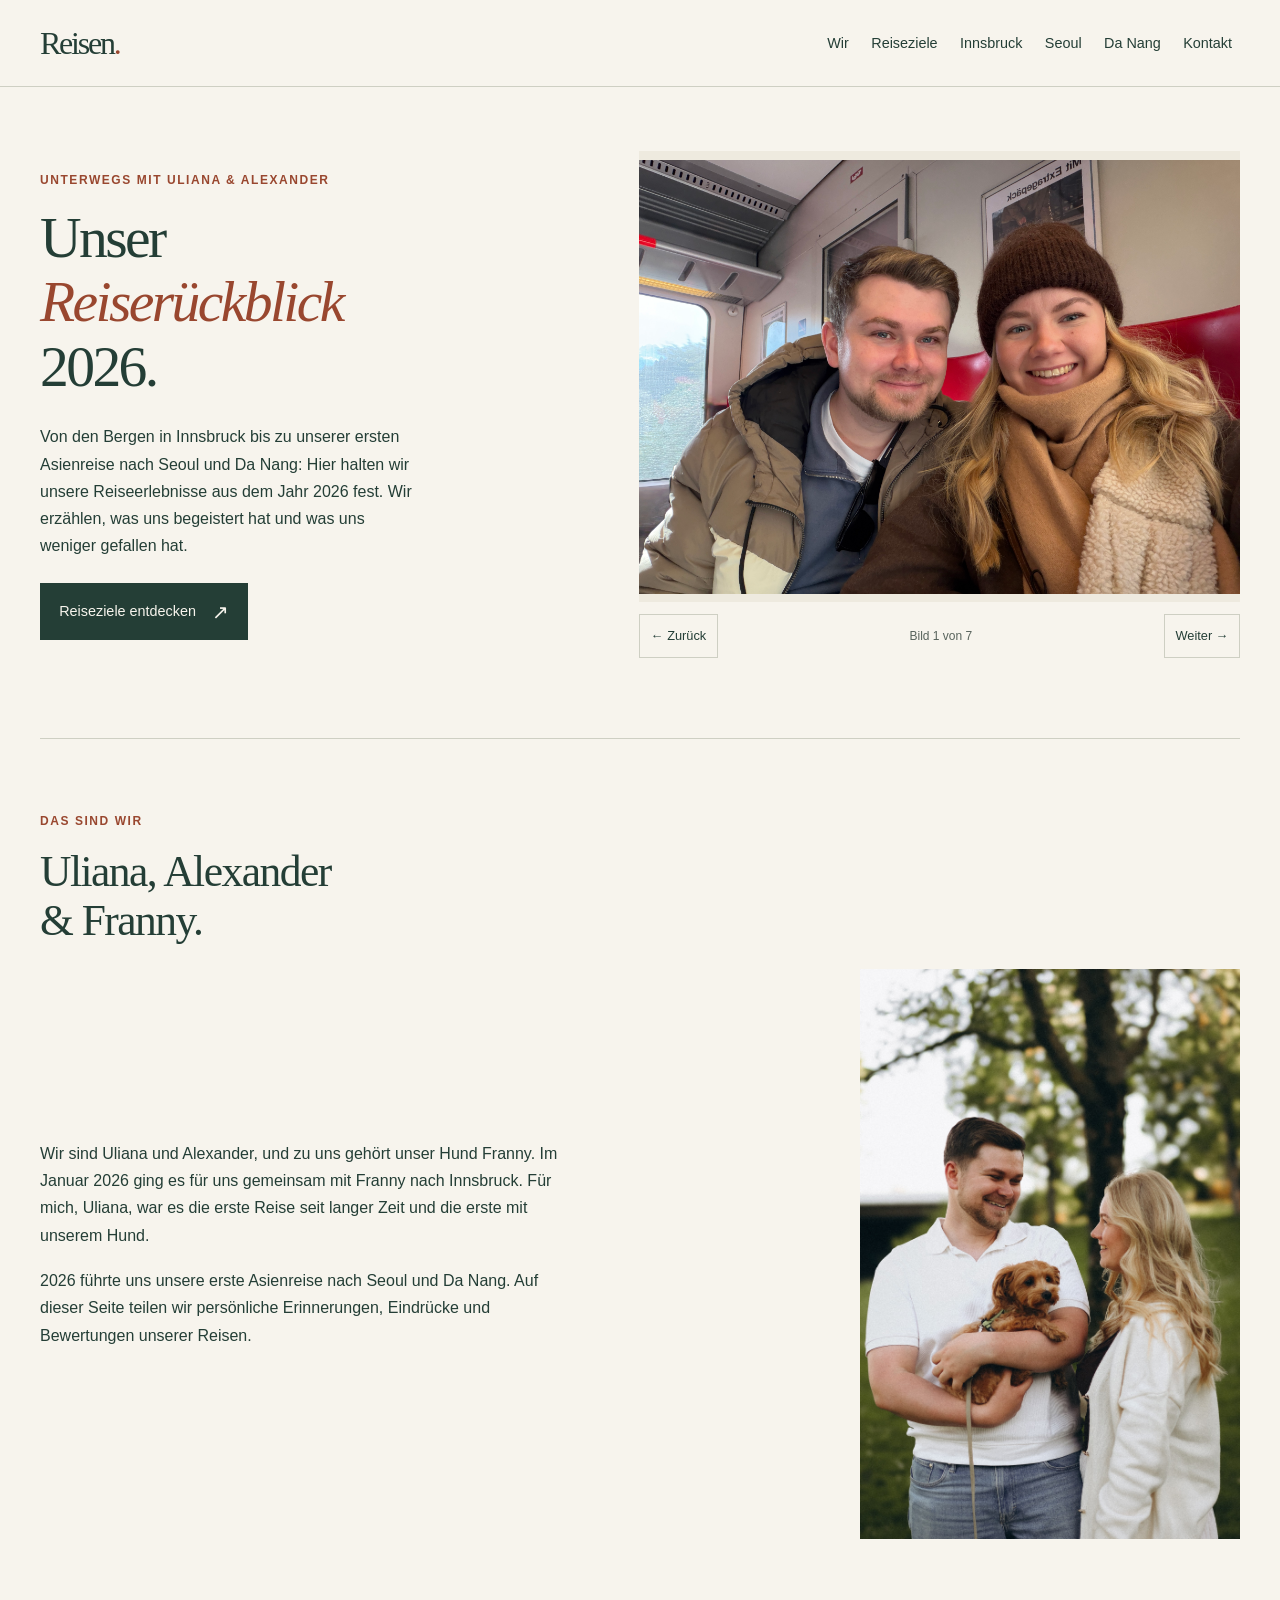
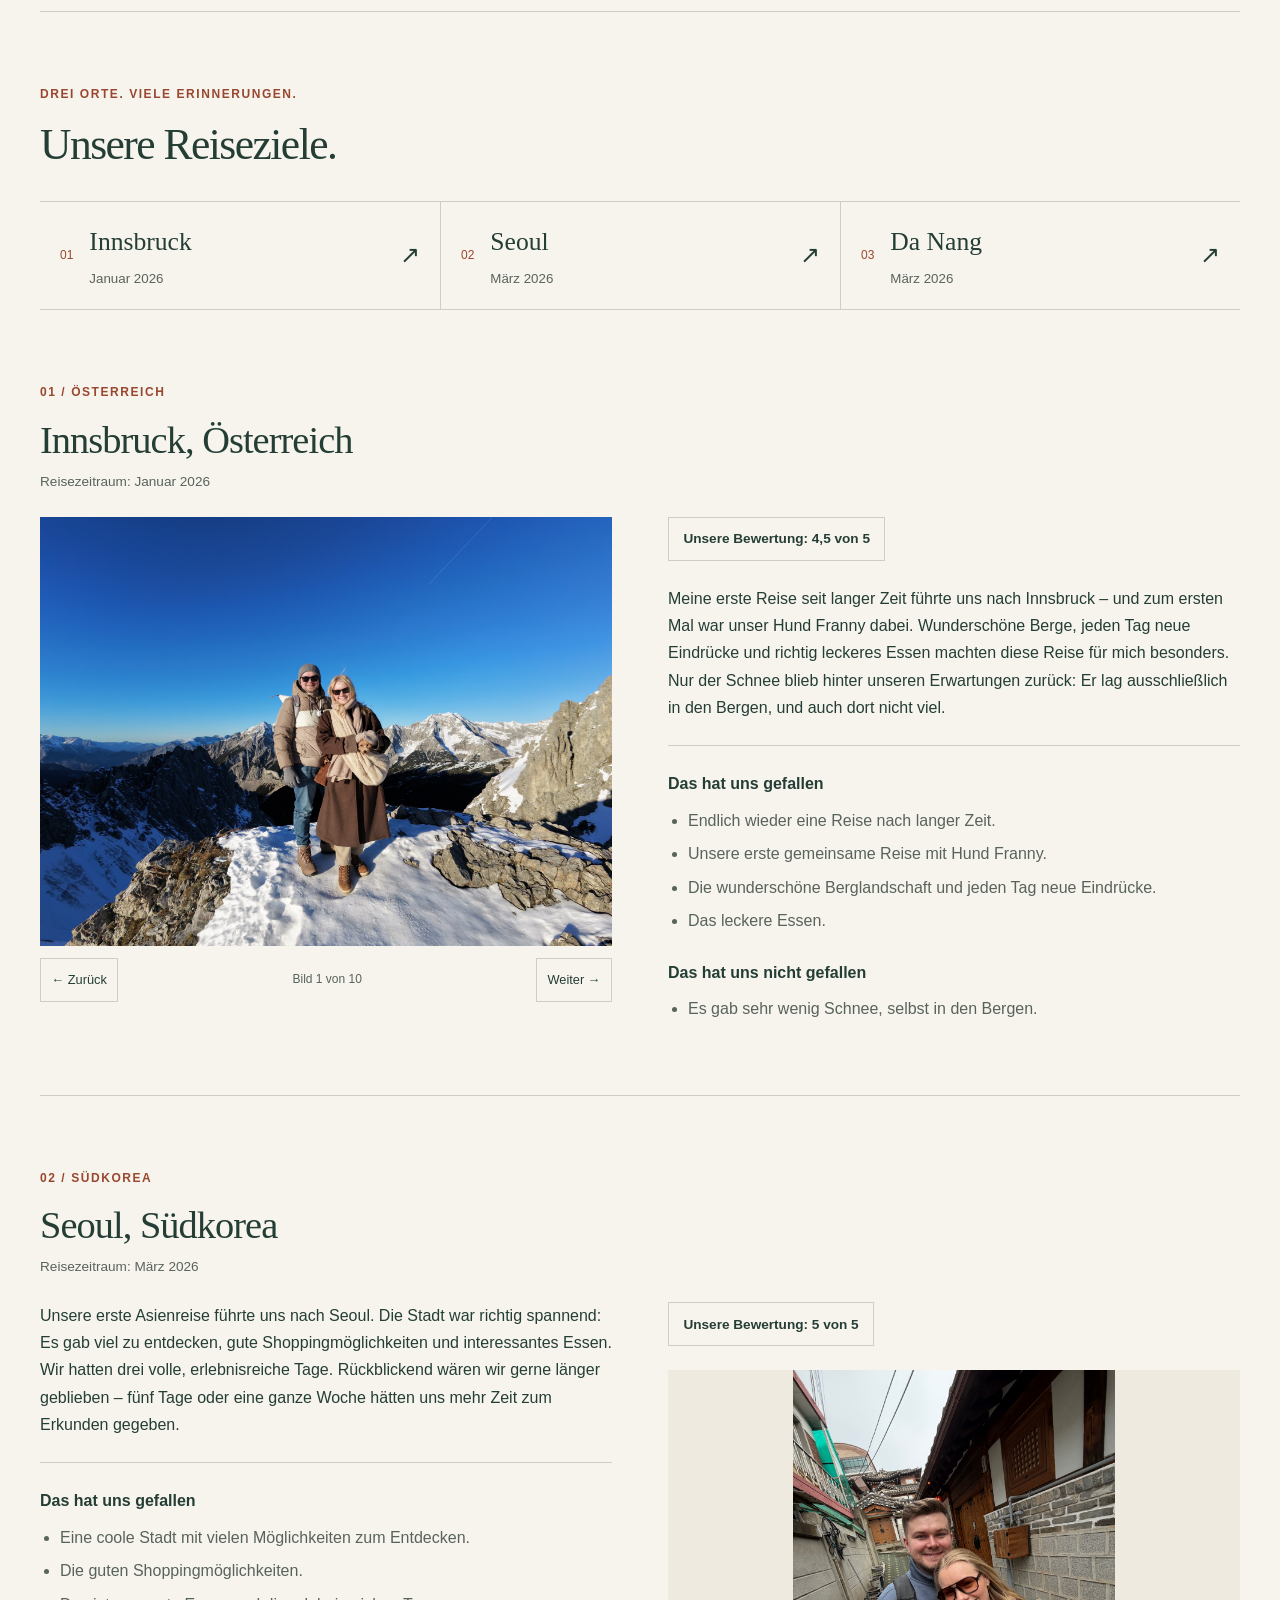
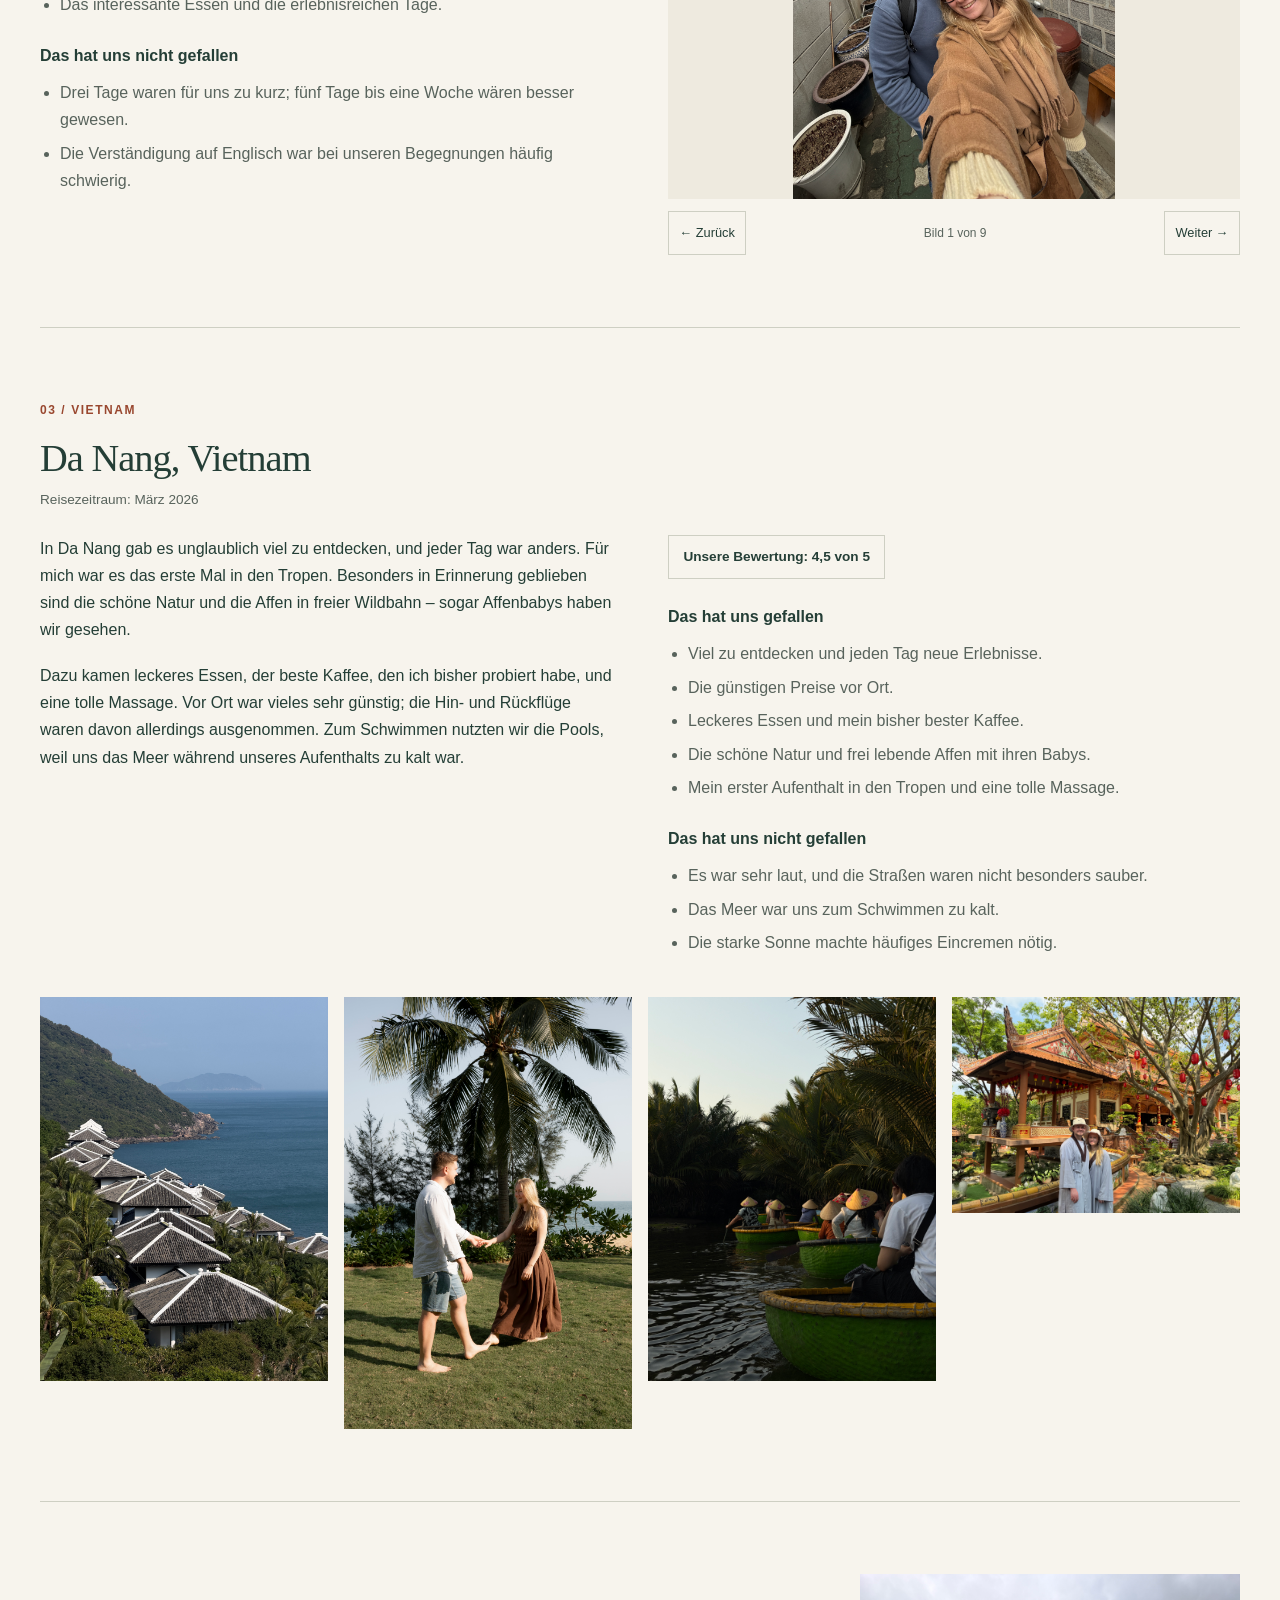
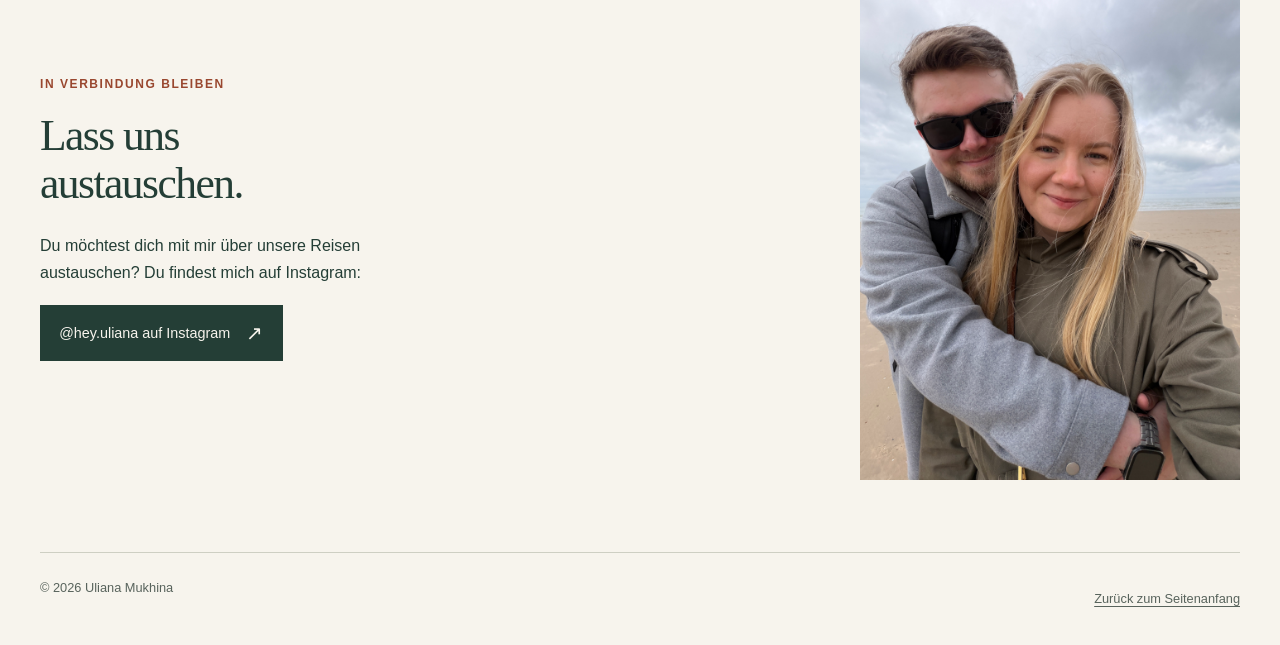
==== index.html @ 2836c613 "Reiseberichte und Da-Nang-Fotoraster mit Grid anordnen" ====
<!DOCTYPE html>
<html lang="de">
  <head>
    <meta charset="utf-8">
    <meta name="viewport" content="width=device-width, initial-scale=1">
    <meta name="description" content="Unser persönlicher Reiserückblick 2026: Erinnerungen an Innsbruck mit Hund Franny, Seoul und Da Nang.">
    <title>Unser Reiserückblick 2026 | Uliana Mukhina</title>
    <meta name="theme-color" content="#f7f4ed">
    <link rel="stylesheet" href="assets/css/styles.css">
    <link rel="stylesheet" href="assets/css/slideshow.css">
    <script src="assets/js/navigation.js" defer></script>
    <script src="assets/js/slideshow.js" defer></script>
  </head>
  <body>
    <a class="skip-link" href="#hauptinhalt">Zum Hauptinhalt springen</a>
    <header class="site-header">
      <div class="header-inner container">
        <a class="brand" href="#start" aria-label="Reisen – zum Seitenanfang">Reisen<span aria-hidden="true">.</span></a>
        <button class="menu-toggle" type="button" aria-expanded="false" aria-controls="hauptnavigation" hidden> <span>Menü</span><span class="menu-icon" aria-hidden="true"></span> </button>
        <nav id="hauptnavigation" aria-label="Hauptnavigation">
          <ul>
            <li><a href="#wir">Wir</a></li>
            <li><a href="#reiseziele">Reiseziele</a></li>
            <li><a href="#innsbruck">Innsbruck</a></li>
            <li><a href="#seoul">Seoul</a></li>
            <li><a href="#da-nang">Da Nang</a></li>
            <li><a href="#kontakt">Kontakt</a></li>
          </ul>
        </nav>
      </div>
    </header>
    <main id="hauptinhalt" class="container" tabindex="-1">
      <section id="start" class="hero" aria-labelledby="start-titel" tabindex="-1">
        <div class="hero__intro">
          <p class="eyebrow">Unterwegs mit Uliana &amp; Alexander</p>
          <h1 id="start-titel">Unser<br> <em>Reiserückblick</em><br> 2026.</h1>
          <p>Von den Bergen in Innsbruck bis zu unserer ersten Asienreise nach Seoul und Da Nang: Hier halten wir unsere Reiseerlebnisse aus dem Jahr 2026 fest. Wir erzählen, was uns begeistert hat und was uns weniger gefallen hat.</p>
        </div>
        <div id="rueckblick-bilder" class="slideshow" data-slideshow role="group" aria-label="Unser Reiserückblick">
          <div id="rueckblick-bilder-fotos" class="slideshow__images">
            <img src="assets/images/reiserückblick1.JPG"
              alt="Gemeinsames Selfie auf einer roten Sitzbank im Zug."
              loading="eager"
              width="4581"
              height="3312">
            <img src="assets/images/reiserückblick2.JPG"
              alt="Ein Paar mit Hund steht auf einem verschneiten Gipfel vor einer weiten Bergkette."
              loading="lazy"
              width="4000"
              height="3000">
            <img src="assets/images/reiserückblick3.JPG"
              alt="Eine Frau mit blauem Regenschirm vor einem traditionellen Gebäude zwischen Bäumen."
              loading="lazy"
              width="4032"
              height="3024">
            <img src="assets/images/reiserückblick4.jpg"
              alt="Gemeinsames Selfie vor einer geschwungenen Brücke, die von großen steinernen Händen getragen wird."
              loading="lazy"
              width="3840"
              height="2160">
            <img src="assets/images/reiserückblick5.JPG"
              alt="Traditioneller Pavillon auf Säulen an einem Teich, eingerahmt von Bäumen."
              loading="lazy"
              width="4032"
              height="3024">
            <img src="assets/images/reiserückblick6.jpg"
              alt="Gemeinsames Selfie auf einer Dachterrasse vor der Stadt im Abendlicht."
              loading="lazy"
              width="3840"
              height="2160">
            <img src="assets/images/reiserückblick7.JPG"
              alt="Pool vor einem Sandstrand mit Palmen, Sonnenschirmen und Surfbrettern."
              loading="lazy"
              width="4032"
              height="3024">
          </div>
          <div class="slideshow__controls" hidden>
            <button type="button" data-previous aria-controls="rueckblick-bilder-fotos" aria-label="Vorheriges Bild – Unser Reiserückblick">← Zurück</button>
            <span data-counter role="status" aria-live="polite" aria-atomic="true"></span>
            <button type="button" data-next aria-controls="rueckblick-bilder-fotos" aria-label="Nächstes Bild – Unser Reiserückblick">Weiter →</button>
          </div>
        </div>
        <a class="button hero__link" href="#reiseziele">Reiseziele entdecken <span aria-hidden="true">↗</span></a>
      </section>
      <section id="wir" class="about section-block" aria-labelledby="wir-titel" tabindex="-1">
        <div class="section-heading">
          <p class="eyebrow">Das sind wir</p>
          <h2 id="wir-titel">Uliana, Alexander<br> &amp; Franny.</h2>
        </div>
        <div class="about__text">
          <p>Wir sind Uliana und Alexander, und zu uns gehört unser Hund Franny. Im Januar 2026 ging es für uns gemeinsam mit Franny nach Innsbruck. Für mich, Uliana, war es die erste Reise seit langer Zeit und die erste mit unserem Hund.</p>
          <p>2026 führte uns unsere erste Asienreise nach Seoul und Da Nang. Auf dieser Seite teilen wir persönliche Erinnerungen, Eindrücke und Bewertungen unserer Reisen.</p>
        </div>
        <img class="about__photo"
          src="assets/images/uliana-alexander-franny.jpg"
          alt="Uliana und Alexander stehen lächelnd im Grünen. Alexander hält ihren Hund Franny auf dem Arm."
          width="1667"
          height="2500"
          loading="lazy">
      </section>
      <section id="reiseziele" class="destinations section-block" aria-labelledby="reiseziele-titel" tabindex="-1">
        <div class="section-heading">
          <p class="eyebrow">Drei Orte. Viele Erinnerungen.</p>
          <h2 id="reiseziele-titel">Unsere Reiseziele.</h2>
        </div>
        <ul class="destination-links">
          <li><a href="#innsbruck"><span class="destination-number" aria-hidden="true">01</span><span><strong>Innsbruck</strong><small>Januar 2026</small></span><span class="destination-arrow" aria-hidden="true">↗</span></a></li>
          <li><a href="#seoul"><span class="destination-number" aria-hidden="true">02</span><span><strong>Seoul</strong><small>März 2026</small></span><span class="destination-arrow" aria-hidden="true">↗</span></a></li>
          <li><a href="#da-nang"><span class="destination-number" aria-hidden="true">03</span><span><strong>Da Nang</strong><small>März 2026</small></span><span class="destination-arrow" aria-hidden="true">↗</span></a></li>
        </ul>
        <article id="innsbruck" class="trip trip--innsbruck" aria-labelledby="innsbruck-titel" tabindex="-1">
          <header class="trip-heading">
            <p class="eyebrow">01 / Österreich</p>
            <h3 id="innsbruck-titel">Innsbruck, Österreich</h3>
            <p>Reisezeitraum: <time datetime="2026-01">Januar 2026</time></p>
          </header>
          <div class="trip-layout">
            <p class="trip-rating"><strong>Unsere Bewertung: 4,5 von 5</strong></p>
            <div class="trip-story">
              <p>Meine erste Reise seit langer Zeit führte uns nach Innsbruck – und zum ersten Mal war unser Hund Franny dabei. Wunderschöne Berge, jeden Tag neue Eindrücke und richtig leckeres Essen machten diese Reise für mich besonders. Nur der Schnee blieb hinter unseren Erwartungen zurück: Er lag ausschließlich in den Bergen, und auch dort nicht viel.</p>
              <div class="trip-highlights">
                <h4>Das hat uns gefallen</h4>
                <ul>
                  <li>Endlich wieder eine Reise nach langer Zeit.</li>
                  <li>Unsere erste gemeinsame Reise mit Hund Franny.</li>
                  <li>Die wunderschöne Berglandschaft und jeden Tag neue Eindrücke.</li>
                  <li>Das leckere Essen.</li>
                </ul>
                <h4>Das hat uns nicht gefallen</h4>
                <ul>
                  <li>Es gab sehr wenig Schnee, selbst in den Bergen.</li>
                </ul>
              </div>
            </div>
            <div id="innsbruck-bilder" class="slideshow" data-slideshow role="group" aria-label="Innsbruck">
              <div id="innsbruck-bilder-fotos" class="slideshow__images">
                <img src="assets/images/innsbruck.JPG"
                  alt="Gemeinsames Foto mit Franny vor schneebedeckten Berggipfeln bei Innsbruck unter blauem Himmel."
                  loading="lazy"
                  width="4000"
                  height="3000">
                <img src="assets/images/innsbruck2.jpg"
                  alt="Straße in Innsbruck mit historischen Häusern und schneebedeckten Bergen im Hintergrund."
                  loading="lazy"
                  width="2964"
                  height="4387">
                <img src="assets/images/innsbruck3.JPG"
                  alt="Eine Frau hält Franny im Schnee vor einer Bergstation und einem weiten Bergpanorama."
                  loading="lazy"
                  width="4284"
                  height="5712">
                <img src="assets/images/innsbruck4.JPG"
                  alt="Franny steht im grauen Winteranzug auf einem verschneiten Weg neben Nadelbäumen."
                  loading="lazy"
                  width="3024"
                  height="4032">
                <img src="assets/images/innsbruck5.JPG"
                  alt="Skifahrer auf einer verschneiten Piste mit Sessellift und bewaldeten Berghängen."
                  loading="lazy"
                  width="5712"
                  height="4284">
                <img src="assets/images/innsbruck6.JPG"
                  alt="Franny blickt im grauen Winteranzug zwischen unseren Schuhen aus dem Schnee nach oben."
                  loading="lazy"
                  width="4284"
                  height="5712">
                <img src="assets/images/innsbruck7.JPG"
                  alt="Gemeinsames Selfie in Winterkleidung in einem Bus."
                  loading="lazy"
                  width="3024"
                  height="4032">
                <img src="assets/images/innsbruck8.JPG"
                  alt="Blick von oben auf Innsbruck mit Fluss, Brücken und Wohnhäusern."
                  loading="lazy"
                  width="4284"
                  height="5712">
                <img src="assets/images/innsbruck9.JPG"
                  alt="Ein Haus mit rotem Dach an einer Haltestelle vor wolkenverhangenen Berggipfeln."
                  loading="lazy"
                  width="3024"
                  height="4032">
                <img src="assets/images/innsbruck10.JPG"
                  alt="Eine Frau mit Sonnenbrille hält Franny vor einem felsigen, teilweise verschneiten Bergpanorama."
                  loading="lazy"
                  width="3024"
                  height="4032">
              </div>
              <div class="slideshow__controls" hidden>
                <button type="button" data-previous aria-controls="innsbruck-bilder-fotos" aria-label="Vorheriges Bild – Innsbruck">← Zurück</button>
                <span data-counter role="status" aria-live="polite" aria-atomic="true"></span>
                <button type="button" data-next aria-controls="innsbruck-bilder-fotos" aria-label="Nächstes Bild – Innsbruck">Weiter →</button>
              </div>
            </div>
          </div>
        </article>
        <article id="seoul" class="trip trip--seoul" aria-labelledby="seoul-titel" tabindex="-1">
          <header class="trip-heading">
            <p class="eyebrow">02 / Südkorea</p>
            <h3 id="seoul-titel">Seoul, Südkorea</h3>
            <p>Reisezeitraum: <time datetime="2026-03">März 2026</time></p>
          </header>
          <div class="trip-layout">
            <p class="trip-rating"><strong>Unsere Bewertung: 5 von 5</strong></p>
            <div class="trip-story">
              <p>Unsere erste Asienreise führte uns nach Seoul. Die Stadt war richtig spannend: Es gab viel zu entdecken, gute Shoppingmöglichkeiten und interessantes Essen. Wir hatten drei volle, erlebnisreiche Tage. Rückblickend wären wir gerne länger geblieben – fünf Tage oder eine ganze Woche hätten uns mehr Zeit zum Erkunden gegeben.</p>
              <div class="trip-highlights">
                <h4>Das hat uns gefallen</h4>
                <ul>
                  <li>Eine coole Stadt mit vielen Möglichkeiten zum Entdecken.</li>
                  <li>Die guten Shoppingmöglichkeiten.</li>
                  <li>Das interessante Essen und die erlebnisreichen Tage.</li>
                </ul>
                <h4>Das hat uns nicht gefallen</h4>
                <ul>
                  <li>Drei Tage waren für uns zu kurz; fünf Tage bis eine Woche wären besser gewesen.</li>
                  <li>Die Verständigung auf Englisch war bei unseren Begegnungen häufig schwierig.</li>
                </ul>
              </div>
            </div>
            <div id="seoul-bilder" class="slideshow" data-slideshow role="group" aria-label="Seoul">
              <div id="seoul-bilder-fotos" class="slideshow__images">
                <img src="assets/images/seoul-gasse.jpg"
                  alt="Gemeinsames Selfie in einer schmalen Gasse in Seoul mit Holztüren, Ziegeldächern und Blumentöpfen."
                  loading="lazy"
                  width="4284"
                  height="5712">
                <img src="assets/images/seoul2.JPG"
                  alt="Blick auf unsere Hände mit mehreren Einkaufstüten nach einem Einkaufsbummel."
                  loading="lazy"
                  width="4284"
                  height="5712">
                <img src="assets/images/seoul3.JPG"
                  alt="Eine Frau geht durch ein kleines Tor zwischen traditionellen Gebäuden mit geschwungenen Ziegeldächern."
                  loading="lazy"
                  width="4284"
                  height="5712">
                <img src="assets/images/seoul4.JPG"
                  alt="Straßenkreuzung in Seoul mit gelben Ampeln und blauen Straßenschildern."
                  loading="lazy"
                  width="3024"
                  height="4032">
                <img src="assets/images/seoul5.JPG"
                  alt="Gemeinsames Selfie vor hohen, beleuchteten Bücherregalen in einer Bibliothek."
                  loading="lazy"
                  width="4284"
                  height="5712">
                <img src="assets/images/seoul6.JPG"
                  alt="Gemeinsames Selfie unter dem bunt verzierten Dach eines traditionellen Gebäudes."
                  loading="lazy"
                  width="4284"
                  height="5712">
                <img src="assets/images/seoul7.JPG"
                  alt="Traditionelle Gebäude mit grauen Ziegeldächern hinter einer Steinbrücke über einen Teich."
                  loading="lazy"
                  width="4154"
                  height="5540">
                <img src="assets/images/seoul8.JPG"
                  alt="Eine Frau steht vor einer Galerie und einem Schaufenster an einem gelben Fußgängerüberweg."
                  loading="lazy"
                  width="3024"
                  height="4032">
                <img src="assets/images/seoul9.JPG"
                  alt="Kleiner Innenhof mit einer Kiefer und Kies vor einem Restaurant mit Holzrahmen und Ziegeldach."
                  loading="lazy"
                  width="4284"
                  height="5712">
              </div>
              <div class="slideshow__controls" hidden>
                <button type="button" data-previous aria-controls="seoul-bilder-fotos" aria-label="Vorheriges Bild – Seoul">← Zurück</button>
                <span data-counter role="status" aria-live="polite" aria-atomic="true"></span>
                <button type="button" data-next aria-controls="seoul-bilder-fotos" aria-label="Nächstes Bild – Seoul">Weiter →</button>
              </div>
            </div>
          </div>
        </article>
        <article id="da-nang" class="trip trip--da-nang" aria-labelledby="da-nang-titel" tabindex="-1">
          <header class="trip-heading">
            <p class="eyebrow">03 / Vietnam</p>
            <h3 id="da-nang-titel">Da Nang, Vietnam</h3>
            <p>Reisezeitraum: <time datetime="2026-03">März 2026</time></p>
          </header>
          <div class="trip-layout">
            <p class="trip-rating"><strong>Unsere Bewertung: 4,5 von 5</strong></p>
            <div class="trip-story">
              <p>In Da Nang gab es unglaublich viel zu entdecken, und jeder Tag war anders. Für mich war es das erste Mal in den Tropen. Besonders in Erinnerung geblieben sind die schöne Natur und die Affen in freier Wildbahn – sogar Affenbabys haben wir gesehen.</p>
              <p>Dazu kamen leckeres Essen, der beste Kaffee, den ich bisher probiert habe, und eine tolle Massage. Vor Ort war vieles sehr günstig; die Hin- und Rückflüge waren davon allerdings ausgenommen. Zum Schwimmen nutzten wir die Pools, weil uns das Meer während unseres Aufenthalts zu kalt war.</p>
            </div>
            <div class="trip-highlights">
              <h4>Das hat uns gefallen</h4>
              <ul>
                <li>Viel zu entdecken und jeden Tag neue Erlebnisse.</li>
                <li>Die günstigen Preise vor Ort.</li>
                <li>Leckeres Essen und mein bisher bester Kaffee.</li>
                <li>Die schöne Natur und frei lebende Affen mit ihren Babys.</li>
                <li>Mein erster Aufenthalt in den Tropen und eine tolle Massage.</li>
              </ul>
              <h4>Das hat uns nicht gefallen</h4>
              <ul>
                <li>Es war sehr laut, und die Straßen waren nicht besonders sauber.</li>
                <li>Das Meer war uns zum Schwimmen zu kalt.</li>
                <li>Die starke Sonne machte häufiges Eincremen nötig.</li>
              </ul>
            </div>
            <div class="photo-grid" role="group" aria-label="Reisefotos aus Da Nang">
              <img src="assets/images/danang1.JPG"
                alt="Häuser mit dunklen Ziegeldächern zwischen Palmen an einer grünen Küste bei Da Nang."
                loading="lazy"
                width="4284"
                height="5712">
              <img src="assets/images/danang2.JPG"
                alt="Ein Paar hält sich unter einer Palme an den Händen, im Hintergrund liegt das Meer."
                loading="lazy"
                width="3923"
                height="5885">
              <img src="assets/images/danang3.JPG"
                alt="Grüne runde Korbboote mit Passagieren auf einem von dichten Palmen gesäumten Wasserweg."
                loading="lazy"
                width="3024"
                height="4032">
              <img src="assets/images/danang4.JPG"
                alt="Gemeinsames Foto vor einem reich verzierten Tempelgebäude mit roten Laternen in den Bäumen."
                loading="lazy"
                width="5712"
                height="4284">
            </div>
          </div>
        </article>
      </section>
      <section id="kontakt" class="contact section-block" aria-labelledby="kontakt-titel" tabindex="-1">
        <div class="contact__text">
          <p class="eyebrow">In Verbindung bleiben</p>
          <h2 id="kontakt-titel">Lass uns<br> austauschen.</h2>
          <p>Du möchtest dich mit mir über unsere Reisen austauschen? Du findest mich auf Instagram:</p>
          <p><a class="button" href="https://www.instagram.com/hey.uliana/">@hey.uliana auf Instagram <span aria-hidden="true">↗</span></a></p>
        </div>
        <img class="contact__photo"
          src="assets/images/kontakt.JPG"
          alt="Gemeinsames Selfie am Strand mit dem Meer und einem bewölkten Himmel im Hintergrund."
          width="3672"
          height="4896"
          loading="lazy">
      </section>
    </main>
    <footer class="site-footer container">
      <p>© 2026 Uliana Mukhina</p>
      <a href="#start">Zurück zum Seitenanfang</a>
    </footer>
  </body>
</html>
---- assets/css/styles.css ----
/* Mobile zuerst: Die Grundregeln gelten auch ohne Media Query. */
:root {
  --paper: #f7f4ed;
  --surface: #eeeadf;
  --ink: #243e36;
  --muted: #58635c;
  --accent: #99472f;
  --line: #cecfc3;
  --focus: #005fcc;
}

* { box-sizing: border-box; }

html { scroll-behavior: smooth; }

body {
  margin: 0;
  color: var(--ink);
  background: var(--paper);
  font-family: -apple-system, BlinkMacSystemFont, "Segoe UI", sans-serif;
  font-size: 1rem;
  line-height: 1.7;
  overflow-wrap: anywhere;
}

[hidden] { display: none !important; }

img { display: block; max-width: 100%; height: auto; }
button { font: inherit; cursor: pointer; }
a { color: inherit; text-underline-offset: 0.25em; }
a:hover { color: var(--accent); }
p { margin: 0 0 1.15rem; }
ul { padding-left: 1.25rem; }
li + li { margin-top: 0.4rem; }

h1, h2, h3 {
  margin: 0 0 1.5rem;
  font-family: Georgia, "Times New Roman", serif;
  font-weight: 400;
  line-height: 1.12;
}

h1 { font-size: clamp(2.2rem, 4.5vw, 4.5rem); letter-spacing: -0.045em; }
h1 em { color: var(--accent); font-weight: 400; }
h2 { font-size: clamp(2rem, 3.4vw, 3.25rem); letter-spacing: -0.035em; }
h3 { font-size: clamp(1.8rem, 3vw, 2.7rem); letter-spacing: -0.025em; }
h4 { margin: 1.5rem 0 0.6rem; font-size: 1rem; }

:focus-visible { outline: 3px solid var(--focus); outline-offset: 5px; }
section, article, main { scroll-margin-top: 1.5rem; }

.container { width: min(100% - 2.5rem, 1200px); margin-inline: auto; }
.section-block { padding-block: 3.5rem; border-top: 1px solid var(--line); }
.eyebrow {
  margin-bottom: 1rem;
  font-size: 0.75rem;
  font-weight: 600;
  letter-spacing: 0.13em;
  text-transform: uppercase;
  color: var(--accent);
}

.skip-link {
  position: absolute;
  top: 0.5rem;
  left: 1rem;
  z-index: 10;
  padding: 0.75rem 1rem;
  background: var(--paper);
  transform: translateY(-180%);
}
.skip-link:focus { transform: translateY(0); }

/* Flexbox lässt das mobile Menü in eine eigene Zeile umbrechen. */
.site-header { border-bottom: 1px solid var(--line); }
.header-inner { display: flex; flex-wrap: wrap; align-items: center; justify-content: space-between; gap: 0.5rem 1.5rem; padding-block: 1rem; }
.header-inner > *, .hero > *, .about > *, .contact > * { min-width: 0; }
.brand { text-decoration: none; font-family: Georgia, serif; font-size: 2rem; letter-spacing: -0.07em; }
.brand span { color: var(--accent); }
.menu-toggle { display: inline-flex; align-items: center; gap: 0.75rem; min-height: 44px; padding: 0.45rem 0.85rem; border: 1px solid var(--line); background: transparent; color: var(--ink); }
.menu-icon { position: relative; display: block; width: 18px; height: 10px; border-block: 1px solid currentColor; }
.menu-icon::after { content: ""; position: absolute; top: 3.5px; width: 100%; border-top: 1px solid currentColor; }
.menu-toggle[aria-expanded="true"] { background: var(--ink); color: var(--paper); }
#hauptnavigation { flex-basis: 100%; }
#hauptnavigation ul { display: flex; flex-direction: column; gap: 0.25rem; list-style: none; margin: 0.5rem 0 0; padding: 0; }
#hauptnavigation li { margin: 0; }
#hauptnavigation a { display: block; padding: 0.65rem 0.5rem; text-decoration: none; font-size: 0.9rem; }
#hauptnavigation a:hover { background: var(--surface); }

.button { display: inline-flex; justify-content: space-between; align-items: center; gap: 1rem; min-height: 48px; padding: 0.7rem 1.2rem; color: var(--paper); background: var(--ink); text-decoration: none; font-size: 0.9rem; }
.button:hover { color: var(--paper); background: var(--accent); }
.button span { font-size: 1.25rem; }

.hero { display: grid; gap: 1.5rem; padding-block: 3rem 4rem; }
.hero__intro p:last-child { max-width: 42ch; margin-bottom: 0; }
.hero__link { justify-self: start; }
.about { display: grid; gap: 1.5rem; }
.about .section-heading h2 { margin-bottom: 0; }
.about__text { max-width: 60ch; }
.about__photo { width: 100%; max-width: 380px; justify-self: center; }

.destination-links { display: grid; gap: 0; margin: 2rem 0 0; padding: 0; list-style: none; border-top: 1px solid var(--line); }
.destination-links li { margin: 0; border-bottom: 1px solid var(--line); }
.destination-links a { display: flex; align-items: center; gap: 1rem; min-height: 100px; padding: 1.15rem 0.5rem; text-decoration: none; }
.destination-links a:hover { background: var(--surface); }
.destination-number { color: var(--accent); font-size: 0.75rem; }
.destination-links strong { display: block; font-family: Georgia, serif; font-weight: 400; font-size: 1.6rem; }
.destination-links small { color: var(--muted); }
.destination-arrow { margin-left: auto; font-size: 1.5rem; }

.trip { padding-top: 3.5rem; }
.trip + .trip { margin-top: 3.5rem; border-top: 1px solid var(--line); }
.trip-heading { margin-bottom: 1.5rem; }
.trip-heading h3 { margin-bottom: 0.5rem; }
.trip-heading > p:last-child { color: var(--muted); font-size: 0.85rem; margin-bottom: 0; }
.trip-layout { display: grid; gap: 1.5rem; grid-template-areas: "rating" "story" "gallery"; }
.trip-rating { grid-area: rating; margin: 0; padding: 0.6rem 0.9rem; justify-self: start; border: 1px solid var(--line); font-size: 0.85rem; }
.trip-story { grid-area: story; min-width: 0; }
.trip-highlights ul { margin-top: 0; color: var(--muted); }
.trip-highlights ul:last-child { margin-bottom: 0; }
.trip-highlights h4:first-child { margin-top: 0; }
.trip-story > .trip-highlights { border-top: 1px solid var(--line); margin-top: 1.5rem; padding-top: 1.5rem; }
.trip-layout > .slideshow, .photo-grid { grid-area: gallery; }
.trip--da-nang .trip-layout { grid-template-areas: "rating" "story" "highlights" "gallery"; }
.trip-layout > .trip-highlights { grid-area: highlights; }
.photo-grid { display: grid; grid-template-columns: repeat(2, minmax(0, 1fr)); gap: 0.75rem; align-items: start; }
.photo-grid img { width: 100%; }

.contact { display: grid; gap: 2rem; align-items: center; }
.contact__text > p:not(.eyebrow) { max-width: 42ch; }
.contact__photo { width: 100%; max-width: 380px; justify-self: center; }
.site-footer { display: flex; flex-wrap: wrap; justify-content: space-between; gap: 1rem; padding-block: 1.5rem; border-top: 1px solid var(--line); font-size: 0.8rem; color: var(--muted); }
.site-footer p { margin: 0; }
.site-footer a { display: inline-flex; align-items: center; min-height: 44px; }

/* Tablet: Der Wir-Bereich nutzt als erster Abschnitt zwei Spalten. */
@media (min-width: 768px) {
  .container { width: min(100% - 4rem, 1200px); }
  .section-block { padding-block: 4.5rem; }
  .hero { padding-block: 4rem 5rem; }
  .about { grid-template-columns: 1fr 0.85fr; column-gap: 3rem; }
  .about .section-heading { grid-column: 1 / -1; }
  .about__text { align-self: center; }
  .about__photo { justify-self: end; }
  .trip { padding-top: 4.5rem; }
  .trip + .trip { margin-top: 4.5rem; }
}

/* Desktop: Text und Bilder folgen den wechselnden Spalten der Papierskizze. */
@media (min-width: 1024px) {
  .header-inner { flex-wrap: nowrap; }
  #hauptnavigation { flex-basis: auto; }
  #hauptnavigation ul { flex-direction: row; flex-wrap: wrap; gap: 0.4rem; margin: 0; }
  .hero { grid-template-columns: 0.95fr 1.05fr; column-gap: 3.5rem; align-items: center; }
  .hero__intro { grid-column: 1; grid-row: 1; align-self: end; }
  .hero > .slideshow { grid-column: 2; grid-row: 1 / 3; }
  .hero__link { grid-column: 1; grid-row: 2; align-self: start; }
  .destination-links { grid-template-columns: repeat(3, minmax(0, 1fr)); }
  .destination-links li + li { border-left: 1px solid var(--line); }
  .destination-links a { padding-inline: 1.25rem; }
  .trip-layout { grid-template-columns: minmax(0, 1fr) minmax(0, 1fr); column-gap: 3.5rem; align-items: start; }
  .trip--innsbruck .trip-layout { grid-template-areas: "gallery rating" "gallery story"; grid-template-rows: auto 1fr; }
  .trip--seoul .trip-layout { grid-template-areas: "story rating" "story gallery"; grid-template-rows: auto 1fr; }
  .trip--da-nang .trip-layout { grid-template-areas: "story rating" "story highlights" "gallery gallery"; grid-template-rows: auto 1fr auto; }
  .photo-grid { grid-template-columns: repeat(4, minmax(0, 1fr)); gap: 1rem; margin-top: 1rem; }
  .contact { grid-template-columns: 1fr 0.85fr; gap: 3rem; }
  .contact__photo { justify-self: end; }
}

@media (prefers-reduced-motion: reduce) {
  html { scroll-behavior: auto; }
}
---- assets/css/slideshow.css ----
/* Die Bildwechsel funktionieren unabhängig vom restlichen Seitenlayout. */
.slideshow { width: 100%; min-width: 0; margin: 0; }
.slideshow__images { background: var(--surface); }
.slideshow__images > img { display: block; width: 100%; height: auto; }

/* Fester Bildbereich, damit Hoch- und Querformate keine Layoutsprünge erzeugen.
   contain zeigt jedes Foto vollständig, ohne Gesichter oder Landschaften abzuschneiden. */
.slideshow--ready .slideshow__images { aspect-ratio: 4 / 3; }
.slideshow--ready .slideshow__images > img { height: 100%; object-fit: contain; }

.slideshow__controls {
  display: flex;
  flex-wrap: wrap;
  align-items: center;
  justify-content: space-between;
  gap: 0.5rem;
  margin-top: 0.75rem;
}

.slideshow__controls button {
  min-width: 44px;
  min-height: 44px;
  padding: 0.5rem 0.65rem;
  border: 1px solid var(--line);
  background: transparent;
  color: var(--ink);
  font: inherit;
  font-size: 0.8rem;
  cursor: pointer;
}

.slideshow__controls button:hover { background: var(--ink); color: var(--paper); }
.slideshow__controls [data-counter] { font-size: 0.75rem; color: var(--muted); }

/* Ohne JavaScript sind sämtliche Bilder sichtbar; bei aktivem Skript nur das aktuelle. */
.slideshow [hidden] { display: none; }
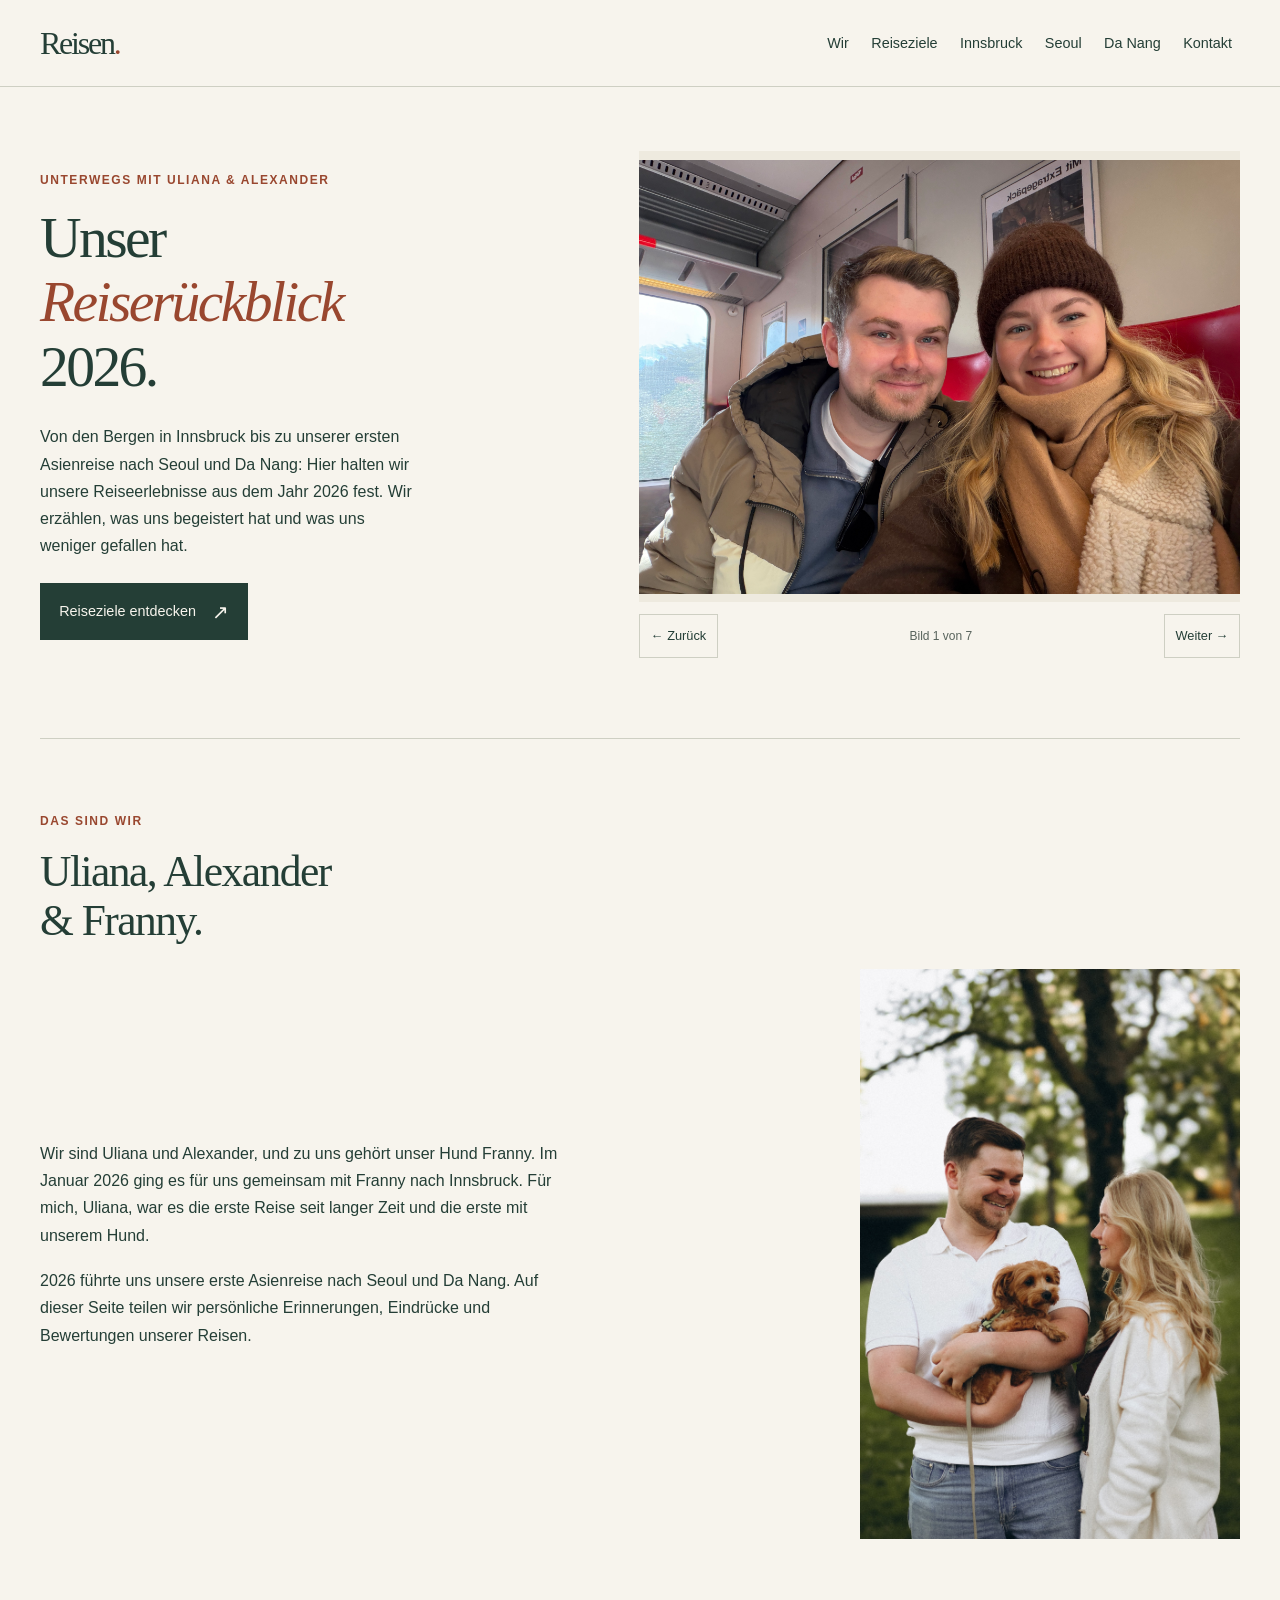
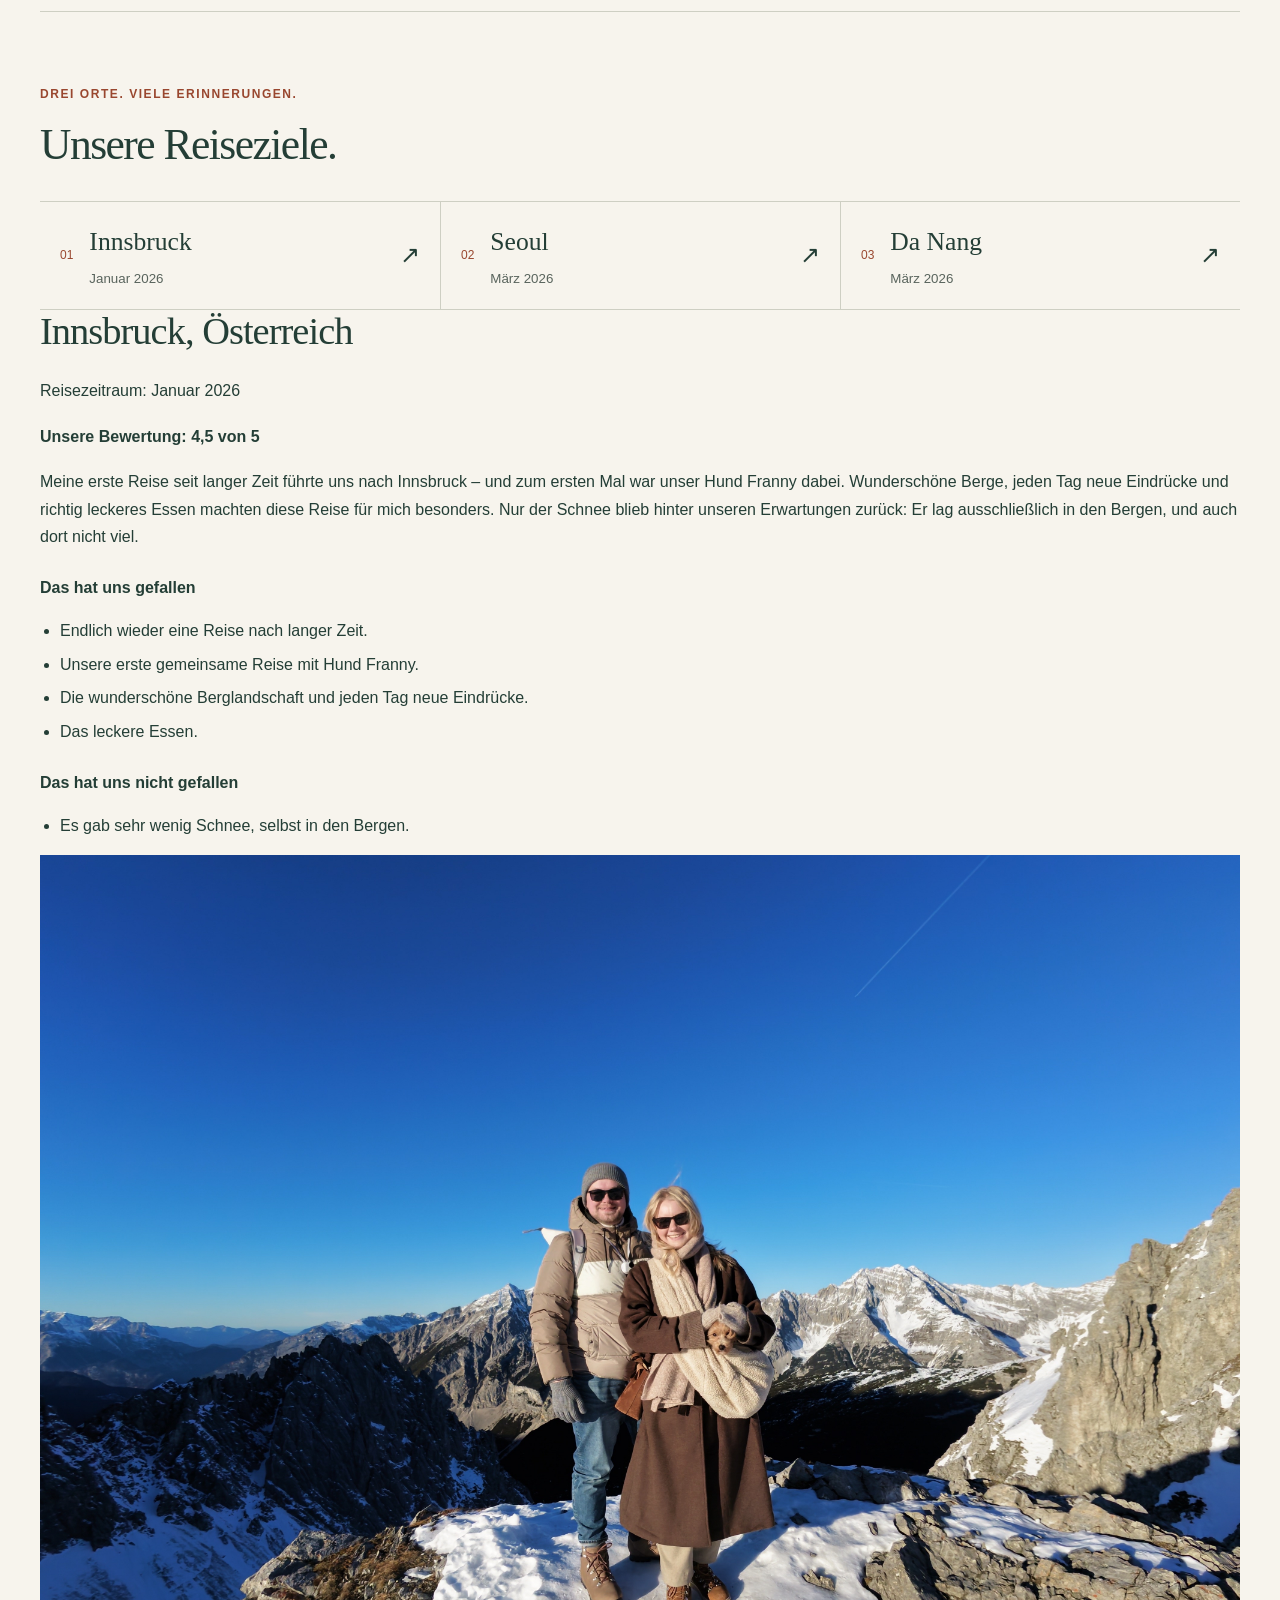
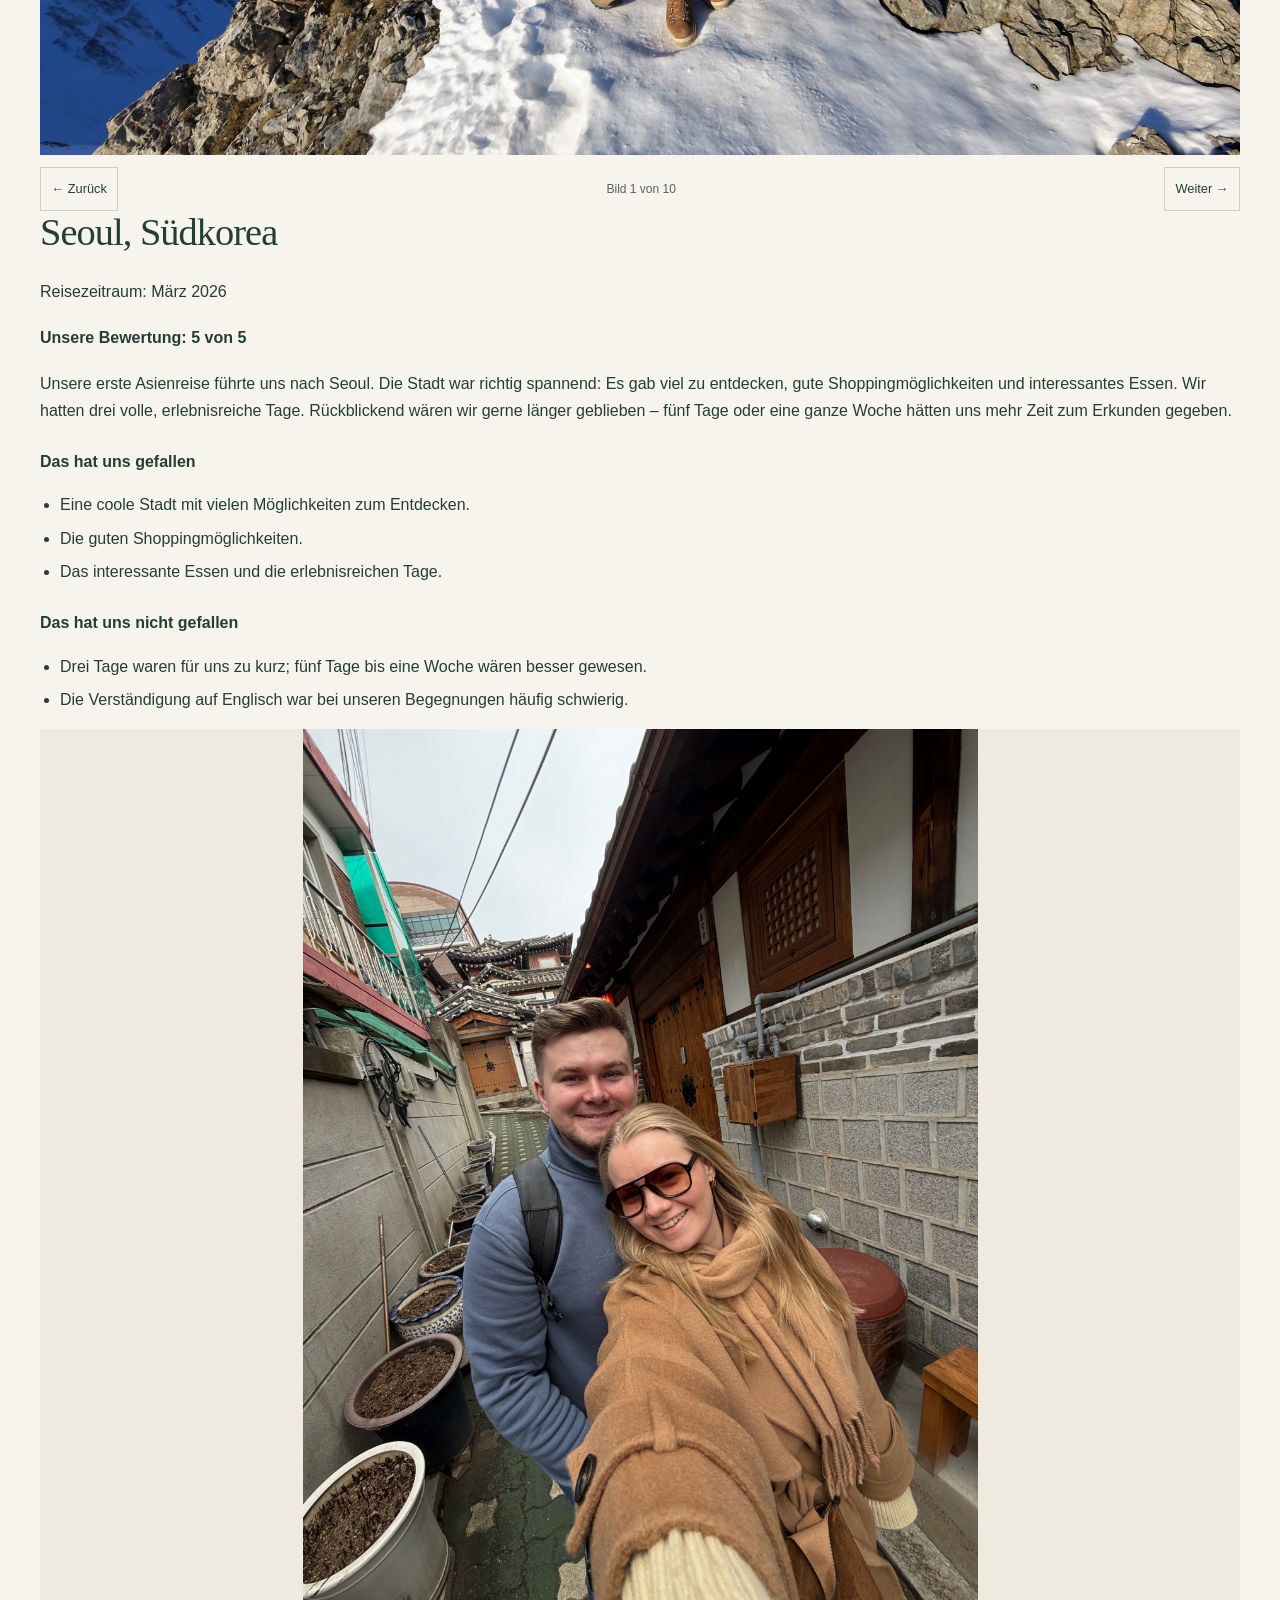
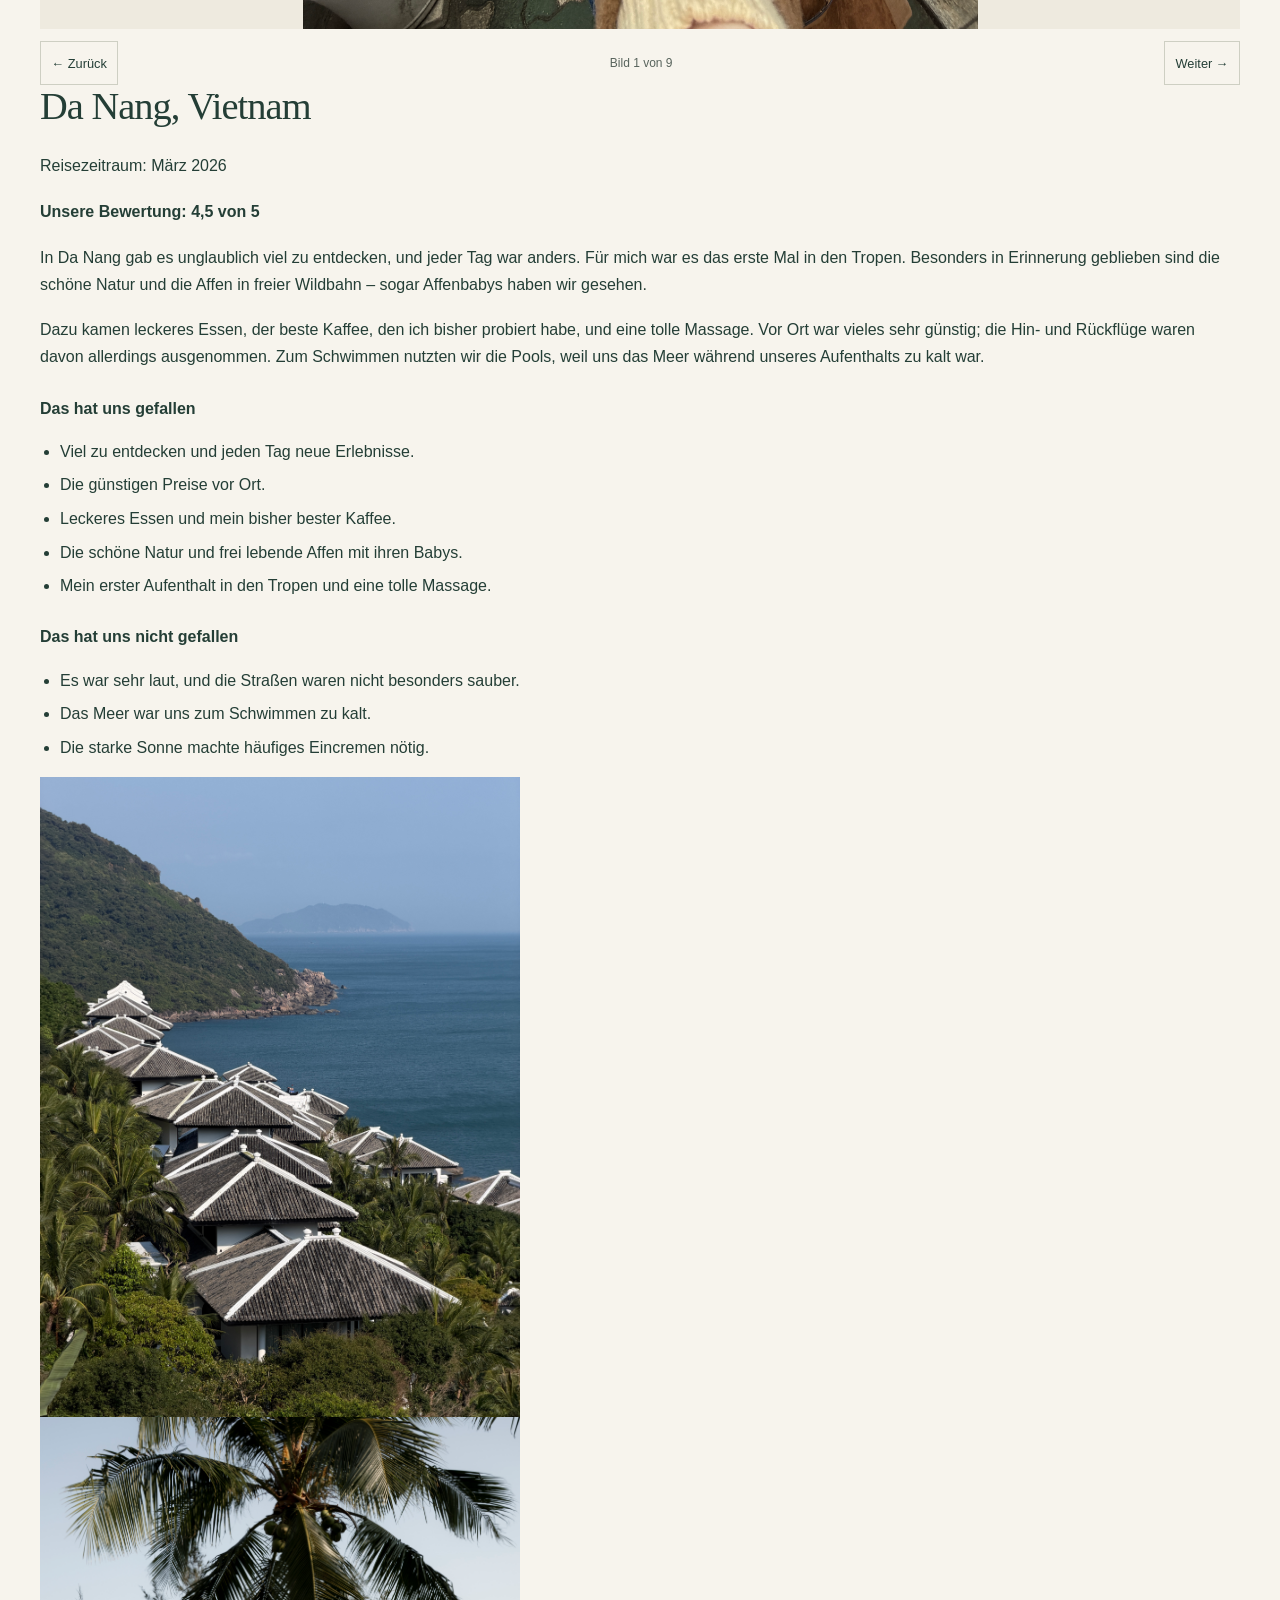
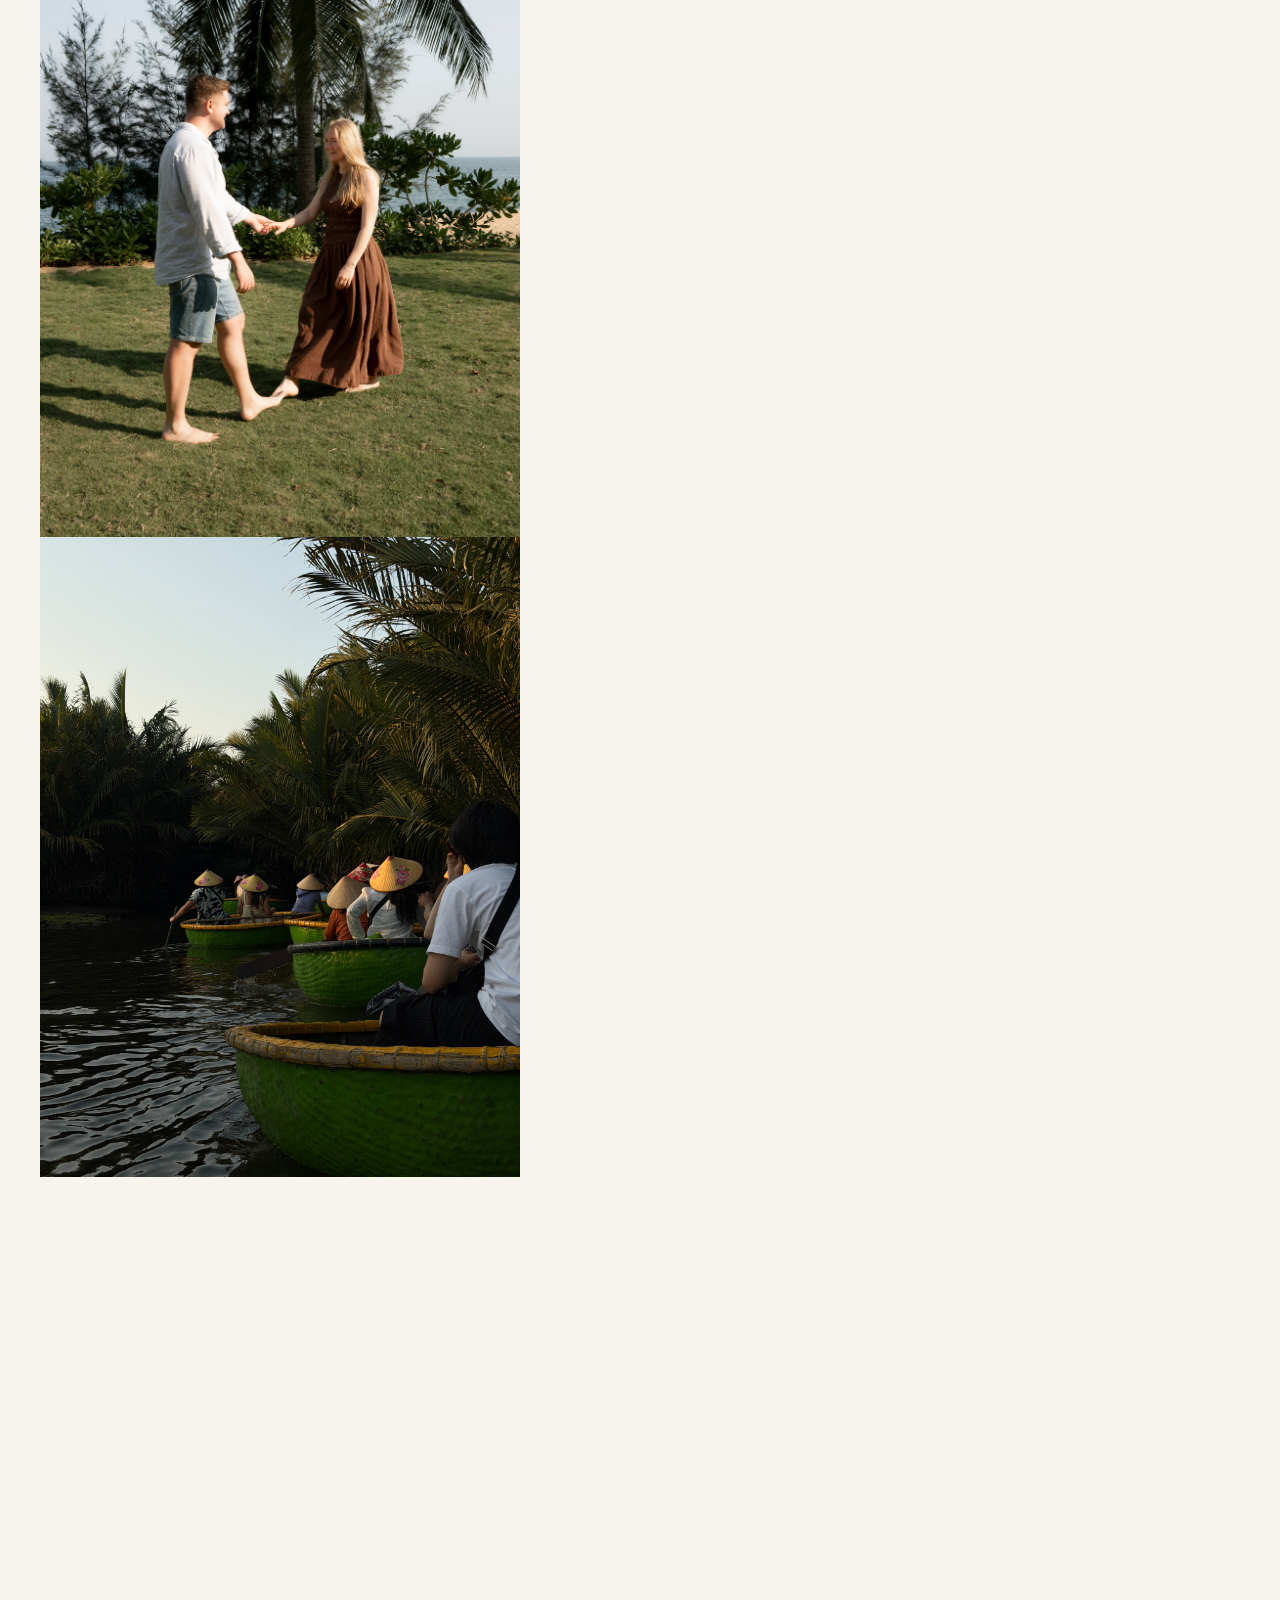
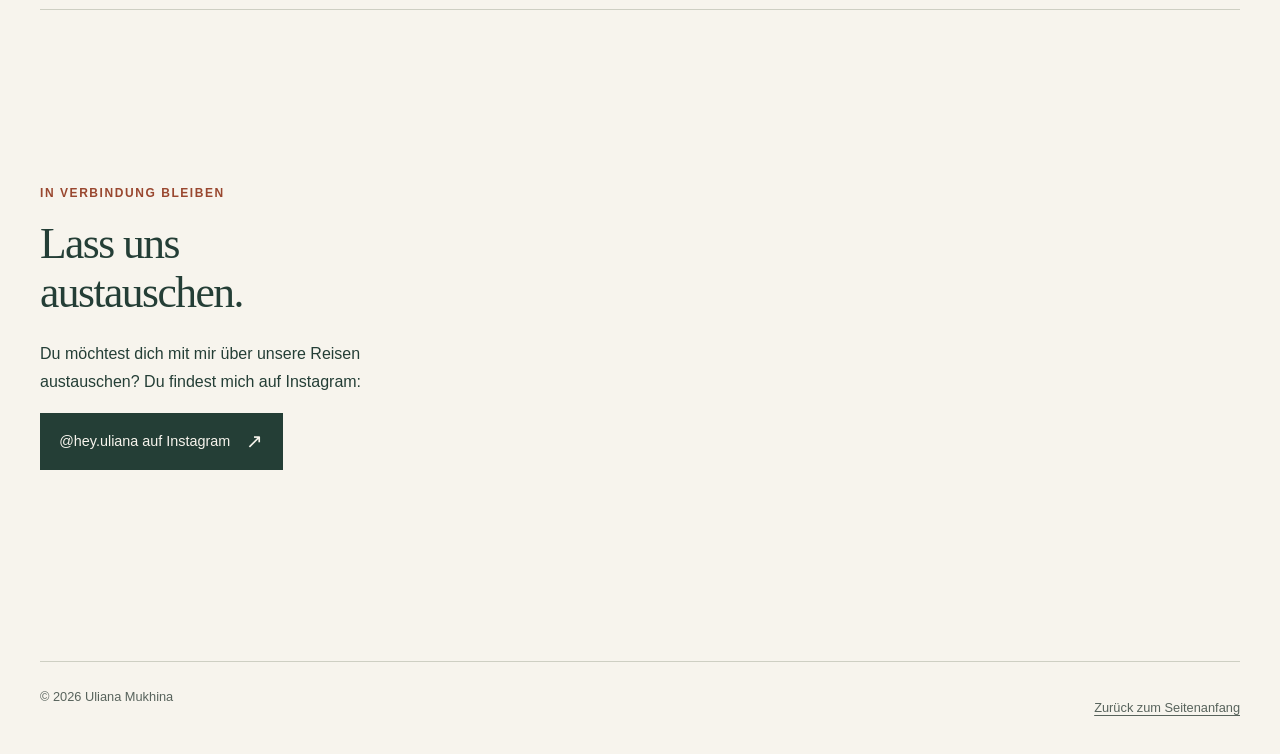
==== commit 789eb191: "Reiseübersicht mit übersichtlichen Navigationslinks gestalten" ====
--- a/index.html
+++ b/index.html
@@ -108,221 +108,198 @@
           <li><a href="#seoul"><span class="destination-number" aria-hidden="true">02</span><span><strong>Seoul</strong><small>März 2026</small></span><span class="destination-arrow" aria-hidden="true">↗</span></a></li>
           <li><a href="#da-nang"><span class="destination-number" aria-hidden="true">03</span><span><strong>Da Nang</strong><small>März 2026</small></span><span class="destination-arrow" aria-hidden="true">↗</span></a></li>
         </ul>
-        <article id="innsbruck" class="trip trip--innsbruck" aria-labelledby="innsbruck-titel" tabindex="-1">
-          <header class="trip-heading">
-            <p class="eyebrow">01 / Österreich</p>
-            <h3 id="innsbruck-titel">Innsbruck, Österreich</h3>
-            <p>Reisezeitraum: <time datetime="2026-01">Januar 2026</time></p>
-          </header>
-          <div class="trip-layout">
-            <p class="trip-rating"><strong>Unsere Bewertung: 4,5 von 5</strong></p>
-            <div class="trip-story">
-              <p>Meine erste Reise seit langer Zeit führte uns nach Innsbruck – und zum ersten Mal war unser Hund Franny dabei. Wunderschöne Berge, jeden Tag neue Eindrücke und richtig leckeres Essen machten diese Reise für mich besonders. Nur der Schnee blieb hinter unseren Erwartungen zurück: Er lag ausschließlich in den Bergen, und auch dort nicht viel.</p>
-              <div class="trip-highlights">
-                <h4>Das hat uns gefallen</h4>
-                <ul>
-                  <li>Endlich wieder eine Reise nach langer Zeit.</li>
-                  <li>Unsere erste gemeinsame Reise mit Hund Franny.</li>
-                  <li>Die wunderschöne Berglandschaft und jeden Tag neue Eindrücke.</li>
-                  <li>Das leckere Essen.</li>
-                </ul>
-                <h4>Das hat uns nicht gefallen</h4>
-                <ul>
-                  <li>Es gab sehr wenig Schnee, selbst in den Bergen.</li>
-                </ul>
-              </div>
-            </div>
-            <div id="innsbruck-bilder" class="slideshow" data-slideshow role="group" aria-label="Innsbruck">
-              <div id="innsbruck-bilder-fotos" class="slideshow__images">
-                <img src="assets/images/innsbruck.JPG"
-                  alt="Gemeinsames Foto mit Franny vor schneebedeckten Berggipfeln bei Innsbruck unter blauem Himmel."
-                  loading="lazy"
-                  width="4000"
-                  height="3000">
-                <img src="assets/images/innsbruck2.jpg"
-                  alt="Straße in Innsbruck mit historischen Häusern und schneebedeckten Bergen im Hintergrund."
-                  loading="lazy"
-                  width="2964"
-                  height="4387">
-                <img src="assets/images/innsbruck3.JPG"
-                  alt="Eine Frau hält Franny im Schnee vor einer Bergstation und einem weiten Bergpanorama."
-                  loading="lazy"
-                  width="4284"
-                  height="5712">
-                <img src="assets/images/innsbruck4.JPG"
-                  alt="Franny steht im grauen Winteranzug auf einem verschneiten Weg neben Nadelbäumen."
-                  loading="lazy"
-                  width="3024"
-                  height="4032">
-                <img src="assets/images/innsbruck5.JPG"
-                  alt="Skifahrer auf einer verschneiten Piste mit Sessellift und bewaldeten Berghängen."
-                  loading="lazy"
-                  width="5712"
-                  height="4284">
-                <img src="assets/images/innsbruck6.JPG"
-                  alt="Franny blickt im grauen Winteranzug zwischen unseren Schuhen aus dem Schnee nach oben."
-                  loading="lazy"
-                  width="4284"
-                  height="5712">
-                <img src="assets/images/innsbruck7.JPG"
-                  alt="Gemeinsames Selfie in Winterkleidung in einem Bus."
-                  loading="lazy"
-                  width="3024"
-                  height="4032">
-                <img src="assets/images/innsbruck8.JPG"
-                  alt="Blick von oben auf Innsbruck mit Fluss, Brücken und Wohnhäusern."
-                  loading="lazy"
-                  width="4284"
-                  height="5712">
-                <img src="assets/images/innsbruck9.JPG"
-                  alt="Ein Haus mit rotem Dach an einer Haltestelle vor wolkenverhangenen Berggipfeln."
-                  loading="lazy"
-                  width="3024"
-                  height="4032">
-                <img src="assets/images/innsbruck10.JPG"
-                  alt="Eine Frau mit Sonnenbrille hält Franny vor einem felsigen, teilweise verschneiten Bergpanorama."
-                  loading="lazy"
-                  width="3024"
-                  height="4032">
-              </div>
-              <div class="slideshow__controls" hidden>
-                <button type="button" data-previous aria-controls="innsbruck-bilder-fotos" aria-label="Vorheriges Bild – Innsbruck">← Zurück</button>
-                <span data-counter role="status" aria-live="polite" aria-atomic="true"></span>
-                <button type="button" data-next aria-controls="innsbruck-bilder-fotos" aria-label="Nächstes Bild – Innsbruck">Weiter →</button>
-              </div>
-            </div>
-          </div>
-        </article>
-        <article id="seoul" class="trip trip--seoul" aria-labelledby="seoul-titel" tabindex="-1">
-          <header class="trip-heading">
-            <p class="eyebrow">02 / Südkorea</p>
-            <h3 id="seoul-titel">Seoul, Südkorea</h3>
-            <p>Reisezeitraum: <time datetime="2026-03">März 2026</time></p>
-          </header>
-          <div class="trip-layout">
-            <p class="trip-rating"><strong>Unsere Bewertung: 5 von 5</strong></p>
-            <div class="trip-story">
-              <p>Unsere erste Asienreise führte uns nach Seoul. Die Stadt war richtig spannend: Es gab viel zu entdecken, gute Shoppingmöglichkeiten und interessantes Essen. Wir hatten drei volle, erlebnisreiche Tage. Rückblickend wären wir gerne länger geblieben – fünf Tage oder eine ganze Woche hätten uns mehr Zeit zum Erkunden gegeben.</p>
-              <div class="trip-highlights">
-                <h4>Das hat uns gefallen</h4>
-                <ul>
-                  <li>Eine coole Stadt mit vielen Möglichkeiten zum Entdecken.</li>
-                  <li>Die guten Shoppingmöglichkeiten.</li>
-                  <li>Das interessante Essen und die erlebnisreichen Tage.</li>
-                </ul>
-                <h4>Das hat uns nicht gefallen</h4>
-                <ul>
-                  <li>Drei Tage waren für uns zu kurz; fünf Tage bis eine Woche wären besser gewesen.</li>
-                  <li>Die Verständigung auf Englisch war bei unseren Begegnungen häufig schwierig.</li>
-                </ul>
-              </div>
-            </div>
-            <div id="seoul-bilder" class="slideshow" data-slideshow role="group" aria-label="Seoul">
-              <div id="seoul-bilder-fotos" class="slideshow__images">
-                <img src="assets/images/seoul-gasse.jpg"
-                  alt="Gemeinsames Selfie in einer schmalen Gasse in Seoul mit Holztüren, Ziegeldächern und Blumentöpfen."
-                  loading="lazy"
-                  width="4284"
-                  height="5712">
-                <img src="assets/images/seoul2.JPG"
-                  alt="Blick auf unsere Hände mit mehreren Einkaufstüten nach einem Einkaufsbummel."
-                  loading="lazy"
-                  width="4284"
-                  height="5712">
-                <img src="assets/images/seoul3.JPG"
-                  alt="Eine Frau geht durch ein kleines Tor zwischen traditionellen Gebäuden mit geschwungenen Ziegeldächern."
-                  loading="lazy"
-                  width="4284"
-                  height="5712">
-                <img src="assets/images/seoul4.JPG"
-                  alt="Straßenkreuzung in Seoul mit gelben Ampeln und blauen Straßenschildern."
-                  loading="lazy"
-                  width="3024"
-                  height="4032">
-                <img src="assets/images/seoul5.JPG"
-                  alt="Gemeinsames Selfie vor hohen, beleuchteten Bücherregalen in einer Bibliothek."
-                  loading="lazy"
-                  width="4284"
-                  height="5712">
-                <img src="assets/images/seoul6.JPG"
-                  alt="Gemeinsames Selfie unter dem bunt verzierten Dach eines traditionellen Gebäudes."
-                  loading="lazy"
-                  width="4284"
-                  height="5712">
-                <img src="assets/images/seoul7.JPG"
-                  alt="Traditionelle Gebäude mit grauen Ziegeldächern hinter einer Steinbrücke über einen Teich."
-                  loading="lazy"
-                  width="4154"
-                  height="5540">
-                <img src="assets/images/seoul8.JPG"
-                  alt="Eine Frau steht vor einer Galerie und einem Schaufenster an einem gelben Fußgängerüberweg."
-                  loading="lazy"
-                  width="3024"
-                  height="4032">
-                <img src="assets/images/seoul9.JPG"
-                  alt="Kleiner Innenhof mit einer Kiefer und Kies vor einem Restaurant mit Holzrahmen und Ziegeldach."
-                  loading="lazy"
-                  width="4284"
-                  height="5712">
-              </div>
-              <div class="slideshow__controls" hidden>
-                <button type="button" data-previous aria-controls="seoul-bilder-fotos" aria-label="Vorheriges Bild – Seoul">← Zurück</button>
-                <span data-counter role="status" aria-live="polite" aria-atomic="true"></span>
-                <button type="button" data-next aria-controls="seoul-bilder-fotos" aria-label="Nächstes Bild – Seoul">Weiter →</button>
-              </div>
-            </div>
-          </div>
-        </article>
-        <article id="da-nang" class="trip trip--da-nang" aria-labelledby="da-nang-titel" tabindex="-1">
-          <header class="trip-heading">
-            <p class="eyebrow">03 / Vietnam</p>
-            <h3 id="da-nang-titel">Da Nang, Vietnam</h3>
-            <p>Reisezeitraum: <time datetime="2026-03">März 2026</time></p>
-          </header>
-          <div class="trip-layout">
-            <p class="trip-rating"><strong>Unsere Bewertung: 4,5 von 5</strong></p>
-            <div class="trip-story">
-              <p>In Da Nang gab es unglaublich viel zu entdecken, und jeder Tag war anders. Für mich war es das erste Mal in den Tropen. Besonders in Erinnerung geblieben sind die schöne Natur und die Affen in freier Wildbahn – sogar Affenbabys haben wir gesehen.</p>
-              <p>Dazu kamen leckeres Essen, der beste Kaffee, den ich bisher probiert habe, und eine tolle Massage. Vor Ort war vieles sehr günstig; die Hin- und Rückflüge waren davon allerdings ausgenommen. Zum Schwimmen nutzten wir die Pools, weil uns das Meer während unseres Aufenthalts zu kalt war.</p>
-            </div>
-            <div class="trip-highlights">
-              <h4>Das hat uns gefallen</h4>
-              <ul>
-                <li>Viel zu entdecken und jeden Tag neue Erlebnisse.</li>
-                <li>Die günstigen Preise vor Ort.</li>
-                <li>Leckeres Essen und mein bisher bester Kaffee.</li>
-                <li>Die schöne Natur und frei lebende Affen mit ihren Babys.</li>
-                <li>Mein erster Aufenthalt in den Tropen und eine tolle Massage.</li>
-              </ul>
-              <h4>Das hat uns nicht gefallen</h4>
-              <ul>
-                <li>Es war sehr laut, und die Straßen waren nicht besonders sauber.</li>
-                <li>Das Meer war uns zum Schwimmen zu kalt.</li>
-                <li>Die starke Sonne machte häufiges Eincremen nötig.</li>
-              </ul>
-            </div>
-            <div class="photo-grid" role="group" aria-label="Reisefotos aus Da Nang">
-              <img src="assets/images/danang1.JPG"
-                alt="Häuser mit dunklen Ziegeldächern zwischen Palmen an einer grünen Küste bei Da Nang."
-                loading="lazy"
-                width="4284"
-                height="5712">
-              <img src="assets/images/danang2.JPG"
-                alt="Ein Paar hält sich unter einer Palme an den Händen, im Hintergrund liegt das Meer."
-                loading="lazy"
-                width="3923"
-                height="5885">
-              <img src="assets/images/danang3.JPG"
-                alt="Grüne runde Korbboote mit Passagieren auf einem von dichten Palmen gesäumten Wasserweg."
-                loading="lazy"
-                width="3024"
-                height="4032">
-              <img src="assets/images/danang4.JPG"
-                alt="Gemeinsames Foto vor einem reich verzierten Tempelgebäude mit roten Laternen in den Bäumen."
+        <article id="innsbruck" aria-labelledby="innsbruck-titel" tabindex="-1">
+          <h3 id="innsbruck-titel">Innsbruck, Österreich</h3>
+          <p>Reisezeitraum: <time datetime="2026-01">Januar 2026</time></p>
+          <p><strong>Unsere Bewertung: 4,5 von 5</strong></p>
+          <p>Meine erste Reise seit langer Zeit führte uns nach Innsbruck – und zum ersten Mal war unser Hund Franny dabei. Wunderschöne Berge, jeden Tag neue Eindrücke und richtig leckeres Essen machten diese Reise für mich besonders. Nur der Schnee blieb hinter unseren Erwartungen zurück: Er lag ausschließlich in den Bergen, und auch dort nicht viel.</p>
+          <h4>Das hat uns gefallen</h4>
+          <ul>
+            <li>Endlich wieder eine Reise nach langer Zeit.</li>
+            <li>Unsere erste gemeinsame Reise mit Hund Franny.</li>
+            <li>Die wunderschöne Berglandschaft und jeden Tag neue Eindrücke.</li>
+            <li>Das leckere Essen.</li>
+          </ul>
+          <h4>Das hat uns nicht gefallen</h4>
+          <ul>
+            <li>Es gab sehr wenig Schnee, selbst in den Bergen.</li>
+          </ul>
+          <div id="innsbruck-bilder" class="slideshow" data-slideshow role="group" aria-label="Innsbruck">
+            <div id="innsbruck-bilder-fotos" class="slideshow__images">
+              <img src="assets/images/innsbruck.JPG"
+                alt="Gemeinsames Foto mit Franny vor schneebedeckten Berggipfeln bei Innsbruck unter blauem Himmel."
+                loading="lazy"
+                width="4000"
+                height="3000">
+              <img src="assets/images/innsbruck2.jpg"
+                alt="Straße in Innsbruck mit historischen Häusern und schneebedeckten Bergen im Hintergrund."
+                loading="lazy"
+                width="2964"
+                height="4387">
+              <img src="assets/images/innsbruck3.JPG"
+                alt="Eine Frau hält Franny im Schnee vor einer Bergstation und einem weiten Bergpanorama."
+                loading="lazy"
+                width="4284"
+                height="5712">
+              <img src="assets/images/innsbruck4.JPG"
+                alt="Franny steht im grauen Winteranzug auf einem verschneiten Weg neben Nadelbäumen."
+                loading="lazy"
+                width="3024"
+                height="4032">
+              <img src="assets/images/innsbruck5.JPG"
+                alt="Skifahrer auf einer verschneiten Piste mit Sessellift und bewaldeten Berghängen."
                 loading="lazy"
                 width="5712"
                 height="4284">
+              <img src="assets/images/innsbruck6.JPG"
+                alt="Franny blickt im grauen Winteranzug zwischen unseren Schuhen aus dem Schnee nach oben."
+                loading="lazy"
+                width="4284"
+                height="5712">
+              <img src="assets/images/innsbruck7.JPG"
+                alt="Gemeinsames Selfie in Winterkleidung in einem Bus."
+                loading="lazy"
+                width="3024"
+                height="4032">
+              <img src="assets/images/innsbruck8.JPG"
+                alt="Blick von oben auf Innsbruck mit Fluss, Brücken und Wohnhäusern."
+                loading="lazy"
+                width="4284"
+                height="5712">
+              <img src="assets/images/innsbruck9.JPG"
+                alt="Ein Haus mit rotem Dach an einer Haltestelle vor wolkenverhangenen Berggipfeln."
+                loading="lazy"
+                width="3024"
+                height="4032">
+              <img src="assets/images/innsbruck10.JPG"
+                alt="Eine Frau mit Sonnenbrille hält Franny vor einem felsigen, teilweise verschneiten Bergpanorama."
+                loading="lazy"
+                width="3024"
+                height="4032">
             </div>
+            <div class="slideshow__controls" hidden>
+              <button type="button" data-previous aria-controls="innsbruck-bilder-fotos" aria-label="Vorheriges Bild – Innsbruck">← Zurück</button>
+              <span data-counter role="status" aria-live="polite" aria-atomic="true"></span>
+              <button type="button" data-next aria-controls="innsbruck-bilder-fotos" aria-label="Nächstes Bild – Innsbruck">Weiter →</button>
+            </div>
+          </div>
+        </article>
+        <article id="seoul" aria-labelledby="seoul-titel" tabindex="-1">
+          <h3 id="seoul-titel">Seoul, Südkorea</h3>
+          <p>Reisezeitraum: <time datetime="2026-03">März 2026</time></p>
+          <p><strong>Unsere Bewertung: 5 von 5</strong></p>
+          <p>Unsere erste Asienreise führte uns nach Seoul. Die Stadt war richtig spannend: Es gab viel zu entdecken, gute Shoppingmöglichkeiten und interessantes Essen. Wir hatten drei volle, erlebnisreiche Tage. Rückblickend wären wir gerne länger geblieben – fünf Tage oder eine ganze Woche hätten uns mehr Zeit zum Erkunden gegeben.</p>
+          <h4>Das hat uns gefallen</h4>
+          <ul>
+            <li>Eine coole Stadt mit vielen Möglichkeiten zum Entdecken.</li>
+            <li>Die guten Shoppingmöglichkeiten.</li>
+            <li>Das interessante Essen und die erlebnisreichen Tage.</li>
+          </ul>
+          <h4>Das hat uns nicht gefallen</h4>
+          <ul>
+            <li>Drei Tage waren für uns zu kurz; fünf Tage bis eine Woche wären besser gewesen.</li>
+            <li>Die Verständigung auf Englisch war bei unseren Begegnungen häufig schwierig.</li>
+          </ul>
+          <div id="seoul-bilder" class="slideshow" data-slideshow role="group" aria-label="Seoul">
+            <div id="seoul-bilder-fotos" class="slideshow__images">
+              <img src="assets/images/seoul-gasse.jpg"
+                alt="Gemeinsames Selfie in einer schmalen Gasse in Seoul mit Holztüren, Ziegeldächern und Blumentöpfen."
+                loading="lazy"
+                width="4284"
+                height="5712">
+              <img src="assets/images/seoul2.JPG"
+                alt="Blick auf unsere Hände mit mehreren Einkaufstüten nach einem Einkaufsbummel."
+                loading="lazy"
+                width="4284"
+                height="5712">
+              <img src="assets/images/seoul3.JPG"
+                alt="Eine Frau geht durch ein kleines Tor zwischen traditionellen Gebäuden mit geschwungenen Ziegeldächern."
+                loading="lazy"
+                width="4284"
+                height="5712">
+              <img src="assets/images/seoul4.JPG"
+                alt="Straßenkreuzung in Seoul mit gelben Ampeln und blauen Straßenschildern."
+                loading="lazy"
+                width="3024"
+                height="4032">
+              <img src="assets/images/seoul5.JPG"
+                alt="Gemeinsames Selfie vor hohen, beleuchteten Bücherregalen in einer Bibliothek."
+                loading="lazy"
+                width="4284"
+                height="5712">
+              <img src="assets/images/seoul6.JPG"
+                alt="Gemeinsames Selfie unter dem bunt verzierten Dach eines traditionellen Gebäudes."
+                loading="lazy"
+                width="4284"
+                height="5712">
+              <img src="assets/images/seoul7.JPG"
+                alt="Traditionelle Gebäude mit grauen Ziegeldächern hinter einer Steinbrücke über einen Teich."
+                loading="lazy"
+                width="4154"
+                height="5540">
+              <img src="assets/images/seoul8.JPG"
+                alt="Eine Frau steht vor einer Galerie und einem Schaufenster an einem gelben Fußgängerüberweg."
+                loading="lazy"
+                width="3024"
+                height="4032">
+              <img src="assets/images/seoul9.JPG"
+                alt="Kleiner Innenhof mit einer Kiefer und Kies vor einem Restaurant mit Holzrahmen und Ziegeldach."
+                loading="lazy"
+                width="4284"
+                height="5712">
+            </div>
+            <div class="slideshow__controls" hidden>
+              <button type="button" data-previous aria-controls="seoul-bilder-fotos" aria-label="Vorheriges Bild – Seoul">← Zurück</button>
+              <span data-counter role="status" aria-live="polite" aria-atomic="true"></span>
+              <button type="button" data-next aria-controls="seoul-bilder-fotos" aria-label="Nächstes Bild – Seoul">Weiter →</button>
+            </div>
+          </div>
+        </article>
+        <article id="da-nang" aria-labelledby="da-nang-titel" tabindex="-1">
+          <h3 id="da-nang-titel">Da Nang, Vietnam</h3>
+          <p>Reisezeitraum: <time datetime="2026-03">März 2026</time></p>
+          <p><strong>Unsere Bewertung: 4,5 von 5</strong></p>
+          <p>In Da Nang gab es unglaublich viel zu entdecken, und jeder Tag war anders. Für mich war es das erste Mal in den Tropen. Besonders in Erinnerung geblieben sind die schöne Natur und die Affen in freier Wildbahn – sogar Affenbabys haben wir gesehen.</p>
+          <p>Dazu kamen leckeres Essen, der beste Kaffee, den ich bisher probiert habe, und eine tolle Massage. Vor Ort war vieles sehr günstig; die Hin- und Rückflüge waren davon allerdings ausgenommen. Zum Schwimmen nutzten wir die Pools, weil uns das Meer während unseres Aufenthalts zu kalt war.</p>
+          <h4>Das hat uns gefallen</h4>
+          <ul>
+            <li>Viel zu entdecken und jeden Tag neue Erlebnisse.</li>
+            <li>Die günstigen Preise vor Ort.</li>
+            <li>Leckeres Essen und mein bisher bester Kaffee.</li>
+            <li>Die schöne Natur und frei lebende Affen mit ihren Babys.</li>
+            <li>Mein erster Aufenthalt in den Tropen und eine tolle Massage.</li>
+          </ul>
+          <h4>Das hat uns nicht gefallen</h4>
+          <ul>
+            <li>Es war sehr laut, und die Straßen waren nicht besonders sauber.</li>
+            <li>Das Meer war uns zum Schwimmen zu kalt.</li>
+            <li>Die starke Sonne machte häufiges Eincremen nötig.</li>
+          </ul>
+          <div class="photo-grid" role="group" aria-label="Reisefotos aus Da Nang">
+            <img src="assets/images/danang1.JPG"
+              alt="Häuser mit dunklen Ziegeldächern zwischen Palmen an einer grünen Küste bei Da Nang."
+              style="width: 100%; max-width: 480px; height: auto;"
+              loading="lazy"
+              width="4284"
+              height="5712">
+            <img src="assets/images/danang2.JPG"
+              alt="Ein Paar hält sich unter einer Palme an den Händen, im Hintergrund liegt das Meer."
+              style="width: 100%; max-width: 480px; height: auto;"
+              loading="lazy"
+              width="3923"
+              height="5885">
+            <img src="assets/images/danang3.JPG"
+              alt="Grüne runde Korbboote mit Passagieren auf einem von dichten Palmen gesäumten Wasserweg."
+              style="width: 100%; max-width: 480px; height: auto;"
+              loading="lazy"
+              width="3024"
+              height="4032">
+            <img src="assets/images/danang4.JPG"
+              alt="Gemeinsames Foto vor einem reich verzierten Tempelgebäude mit roten Laternen in den Bäumen."
+              style="width: 100%; max-width: 480px; height: auto;"
+              loading="lazy"
+              width="5712"
+              height="4284">
           </div>
         </article>
       </section>
--- a/assets/css/styles.css
+++ b/assets/css/styles.css
@@ -108,24 +108,6 @@
 .destination-links small { color: var(--muted); }
 .destination-arrow { margin-left: auto; font-size: 1.5rem; }
 
-.trip { padding-top: 3.5rem; }
-.trip + .trip { margin-top: 3.5rem; border-top: 1px solid var(--line); }
-.trip-heading { margin-bottom: 1.5rem; }
-.trip-heading h3 { margin-bottom: 0.5rem; }
-.trip-heading > p:last-child { color: var(--muted); font-size: 0.85rem; margin-bottom: 0; }
-.trip-layout { display: grid; gap: 1.5rem; grid-template-areas: "rating" "story" "gallery"; }
-.trip-rating { grid-area: rating; margin: 0; padding: 0.6rem 0.9rem; justify-self: start; border: 1px solid var(--line); font-size: 0.85rem; }
-.trip-story { grid-area: story; min-width: 0; }
-.trip-highlights ul { margin-top: 0; color: var(--muted); }
-.trip-highlights ul:last-child { margin-bottom: 0; }
-.trip-highlights h4:first-child { margin-top: 0; }
-.trip-story > .trip-highlights { border-top: 1px solid var(--line); margin-top: 1.5rem; padding-top: 1.5rem; }
-.trip-layout > .slideshow, .photo-grid { grid-area: gallery; }
-.trip--da-nang .trip-layout { grid-template-areas: "rating" "story" "highlights" "gallery"; }
-.trip-layout > .trip-highlights { grid-area: highlights; }
-.photo-grid { display: grid; grid-template-columns: repeat(2, minmax(0, 1fr)); gap: 0.75rem; align-items: start; }
-.photo-grid img { width: 100%; }
-
 .contact { display: grid; gap: 2rem; align-items: center; }
 .contact__text > p:not(.eyebrow) { max-width: 42ch; }
 .contact__photo { width: 100%; max-width: 380px; justify-self: center; }
@@ -142,8 +124,6 @@
   .about .section-heading { grid-column: 1 / -1; }
   .about__text { align-self: center; }
   .about__photo { justify-self: end; }
-  .trip { padding-top: 4.5rem; }
-  .trip + .trip { margin-top: 4.5rem; }
 }
 
 /* Desktop: Text und Bilder folgen den wechselnden Spalten der Papierskizze. */
@@ -158,11 +138,6 @@
   .destination-links { grid-template-columns: repeat(3, minmax(0, 1fr)); }
   .destination-links li + li { border-left: 1px solid var(--line); }
   .destination-links a { padding-inline: 1.25rem; }
-  .trip-layout { grid-template-columns: minmax(0, 1fr) minmax(0, 1fr); column-gap: 3.5rem; align-items: start; }
-  .trip--innsbruck .trip-layout { grid-template-areas: "gallery rating" "gallery story"; grid-template-rows: auto 1fr; }
-  .trip--seoul .trip-layout { grid-template-areas: "story rating" "story gallery"; grid-template-rows: auto 1fr; }
-  .trip--da-nang .trip-layout { grid-template-areas: "story rating" "story highlights" "gallery gallery"; grid-template-rows: auto 1fr auto; }
-  .photo-grid { grid-template-columns: repeat(4, minmax(0, 1fr)); gap: 1rem; margin-top: 1rem; }
   .contact { grid-template-columns: 1fr 0.85fr; gap: 3rem; }
   .contact__photo { justify-self: end; }
 }
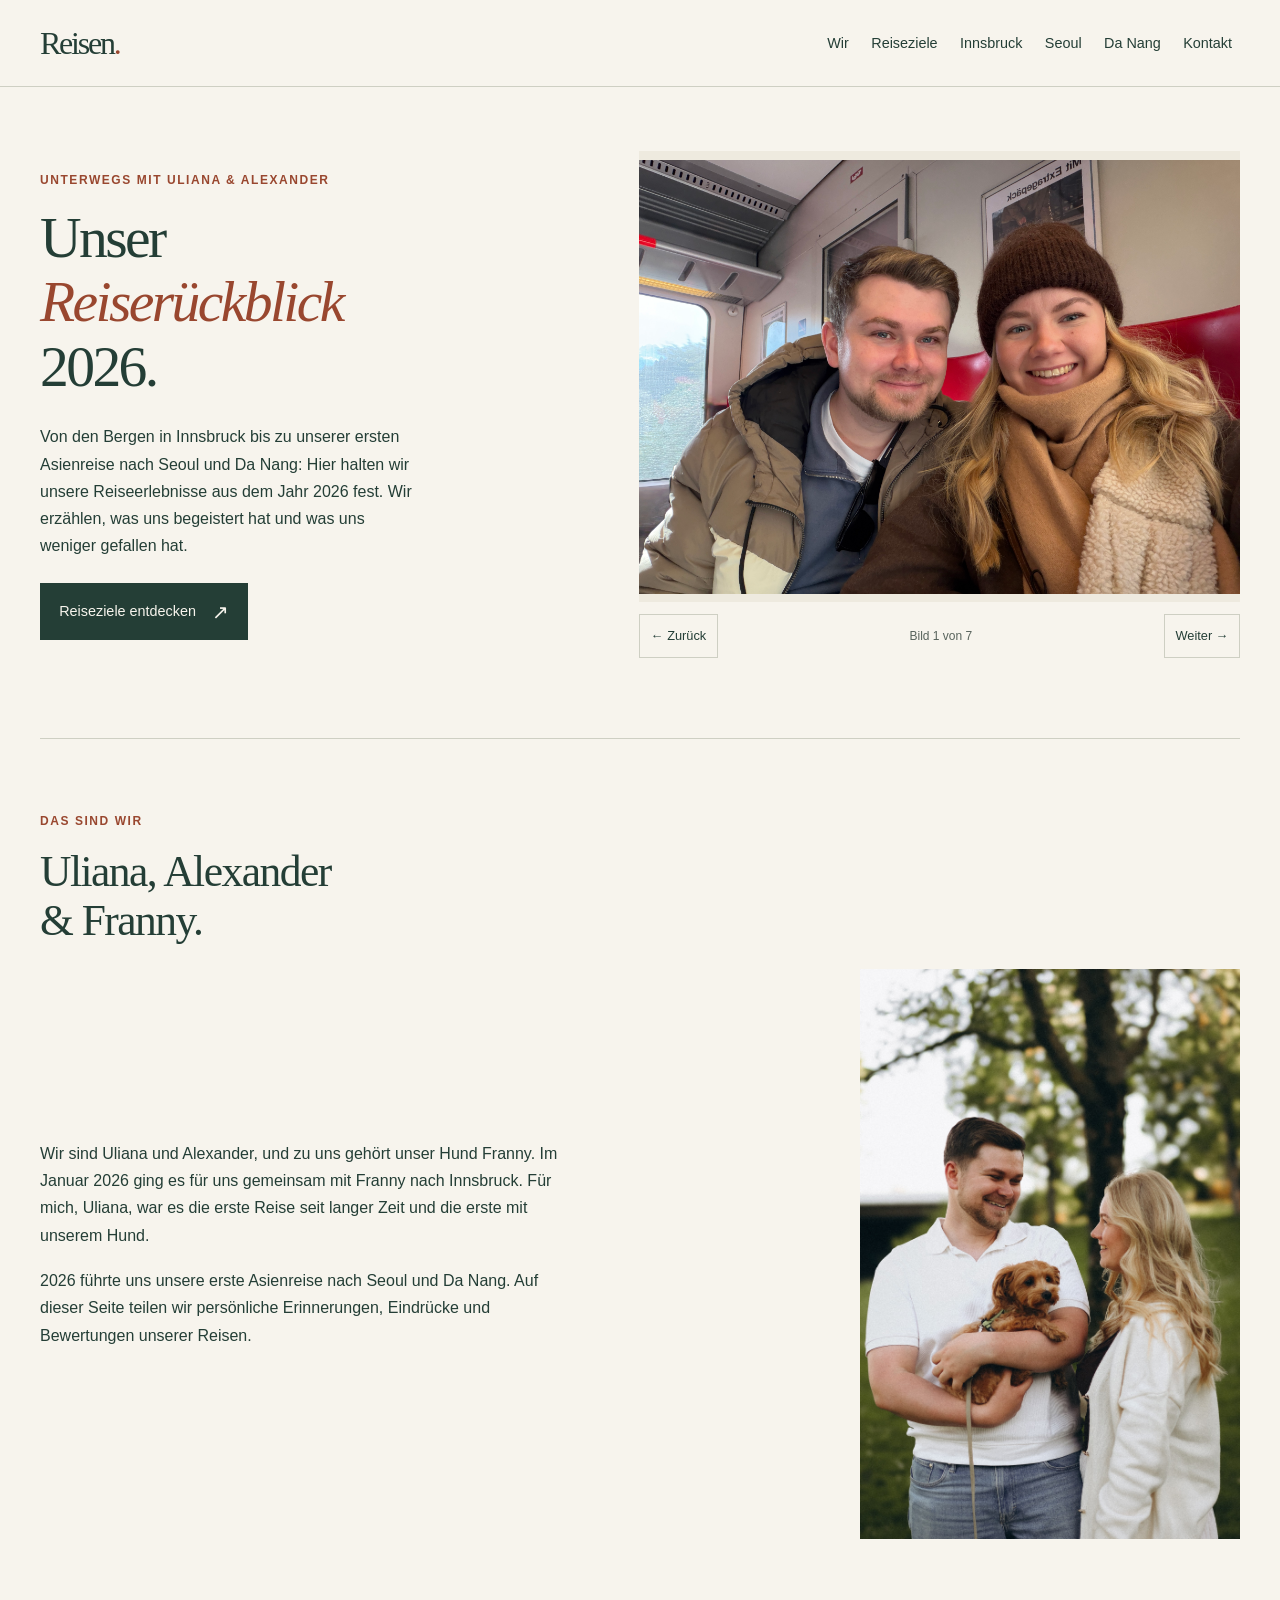
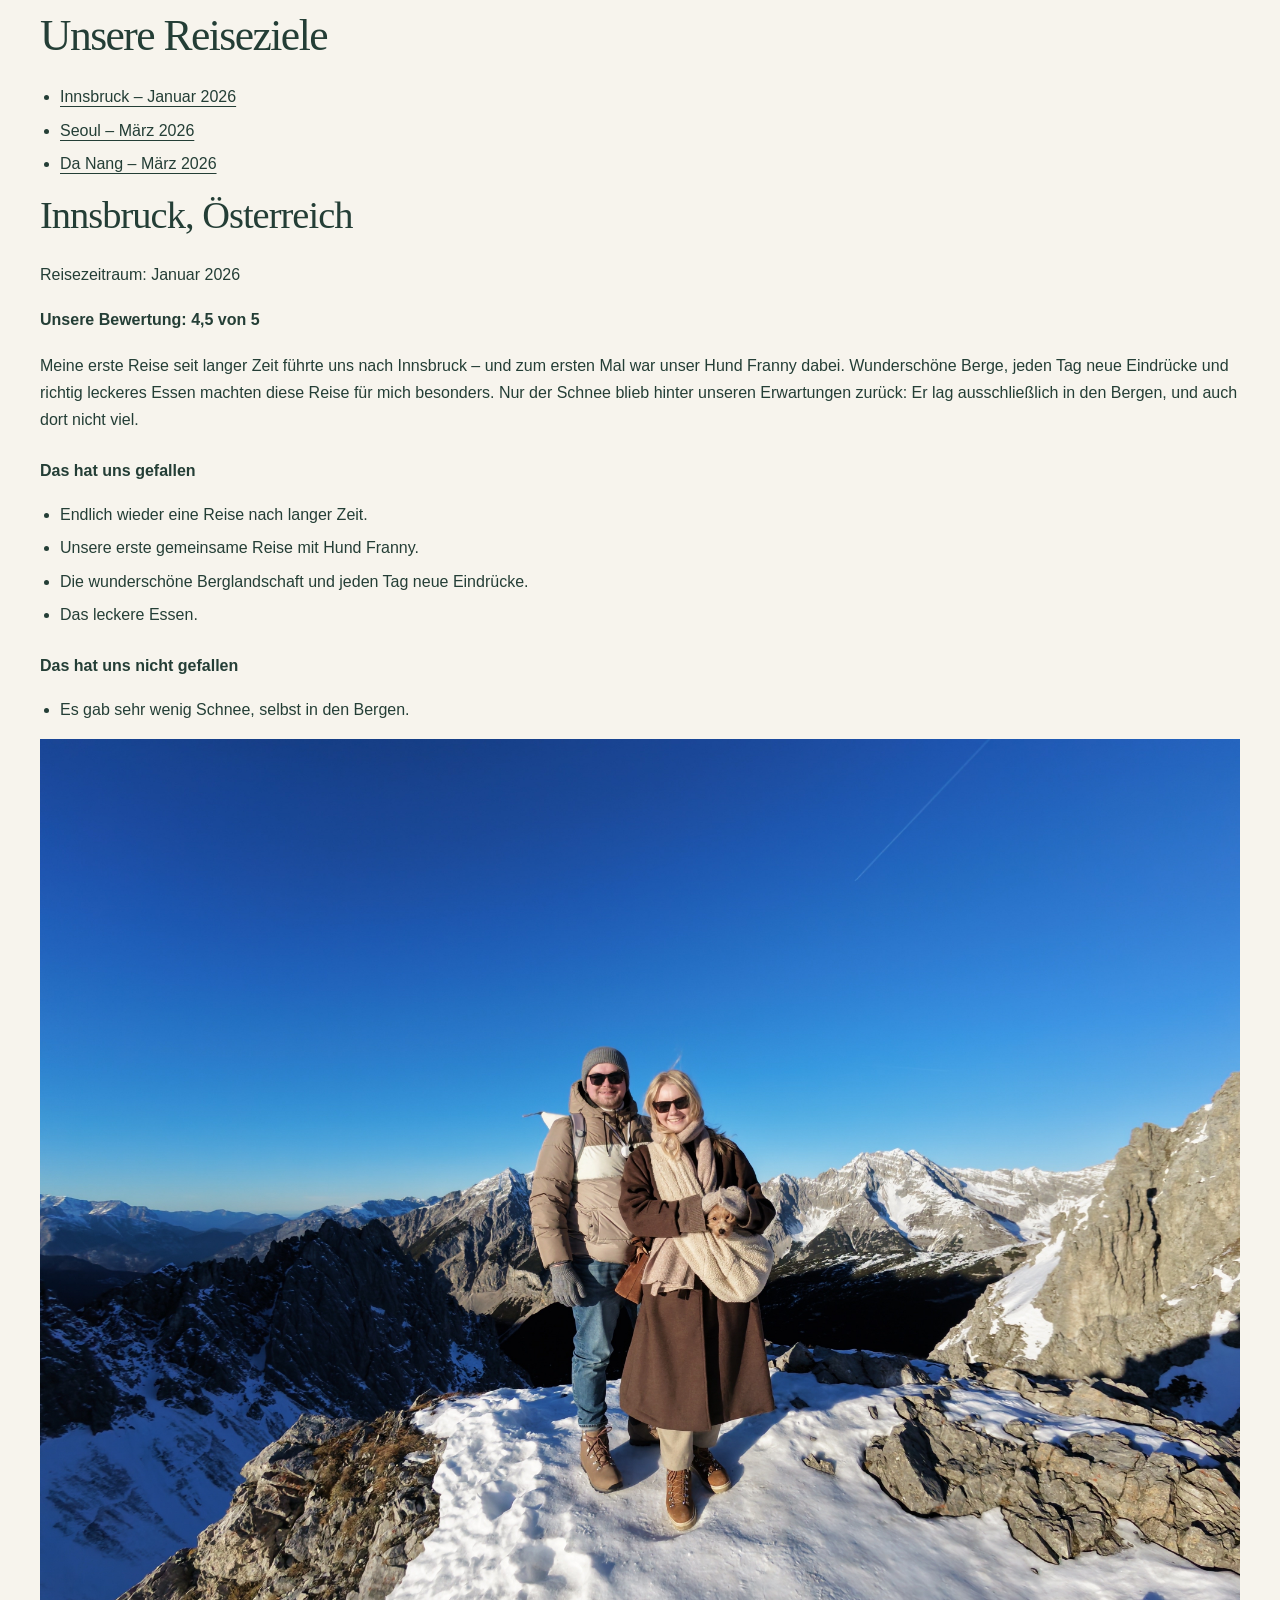
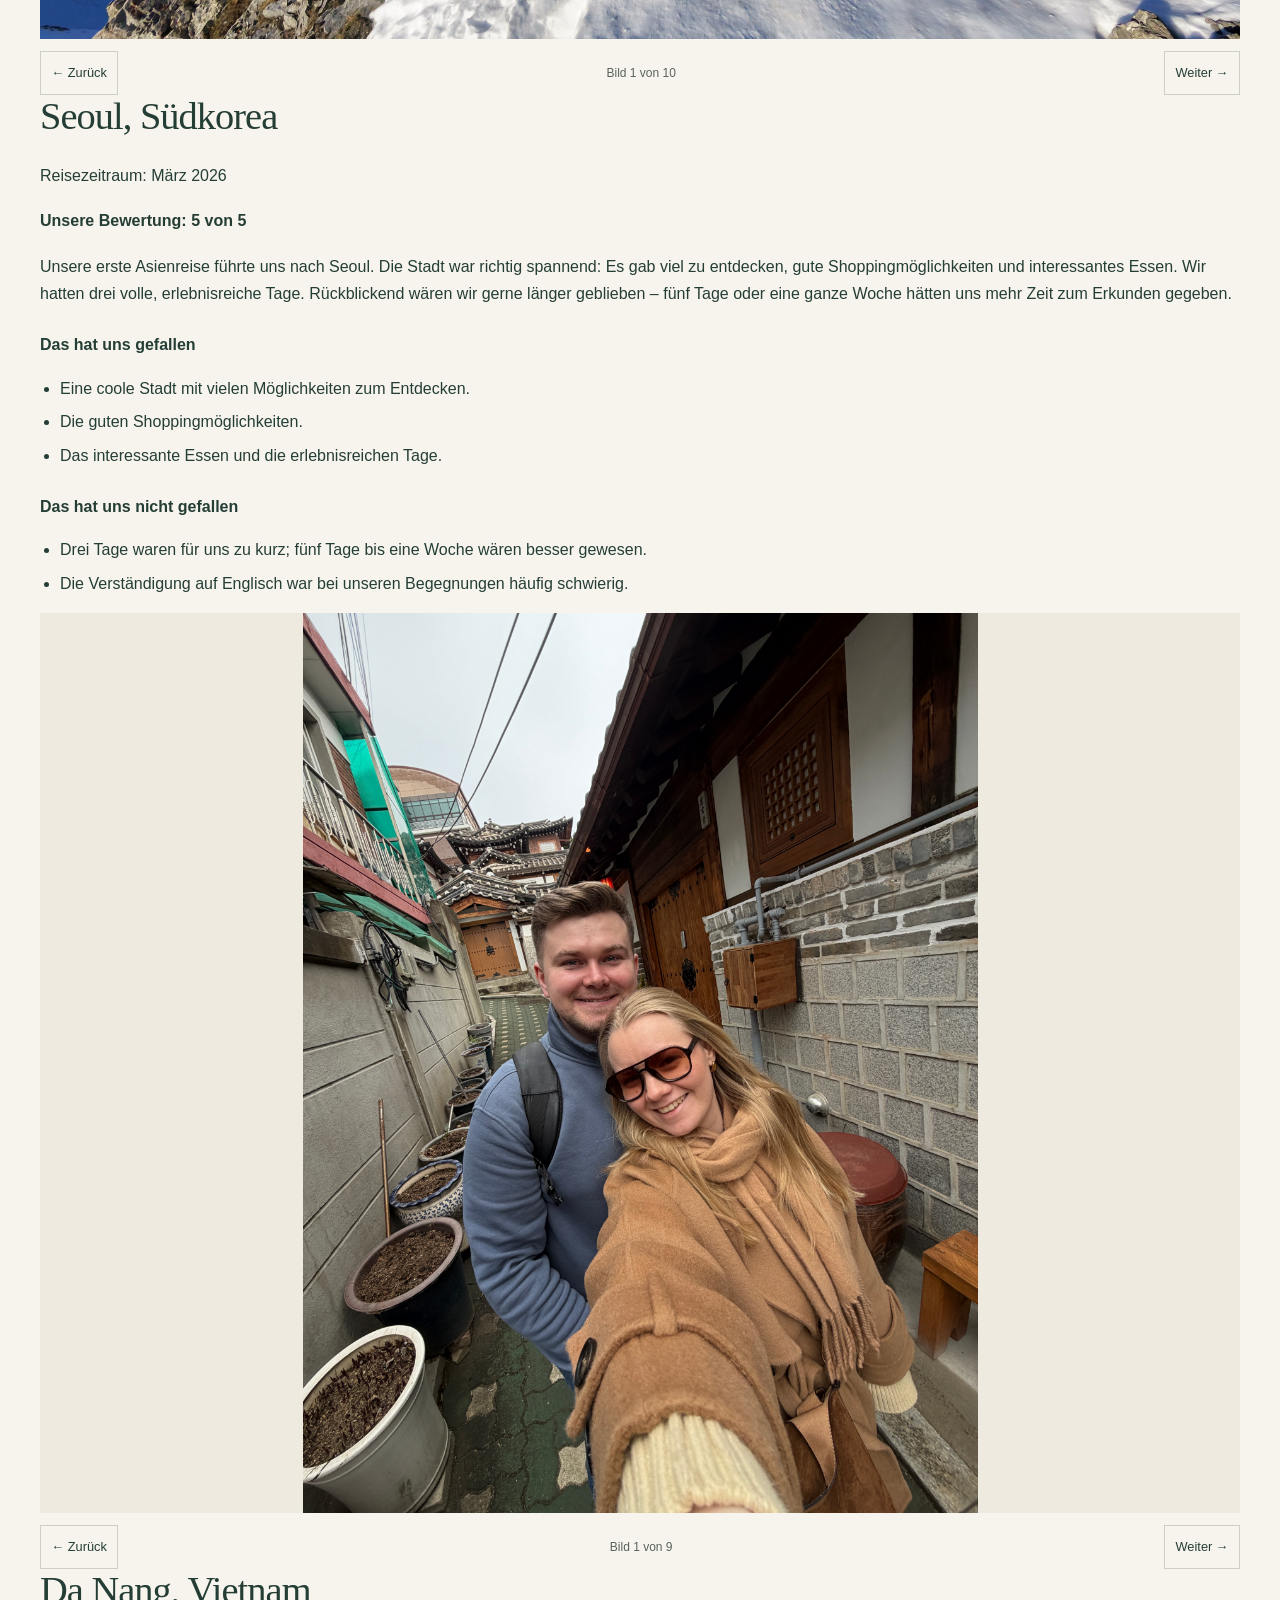
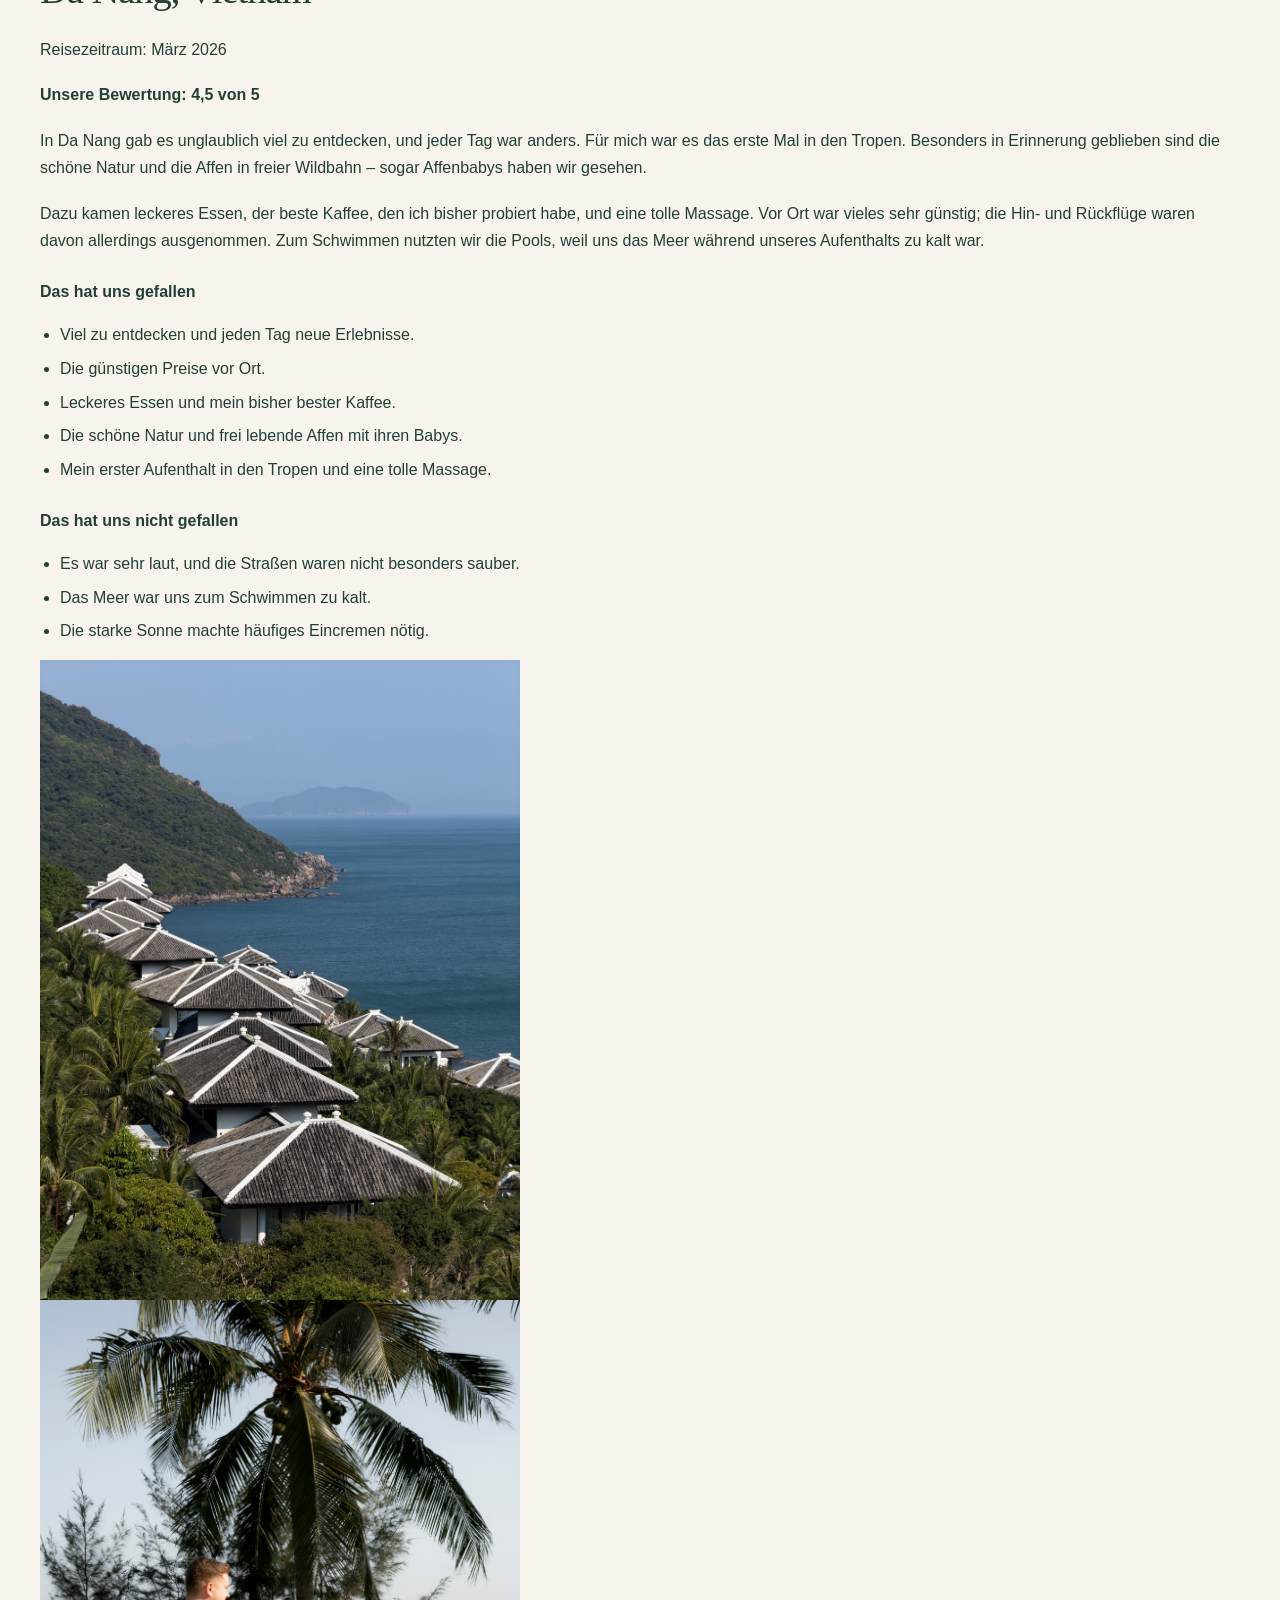
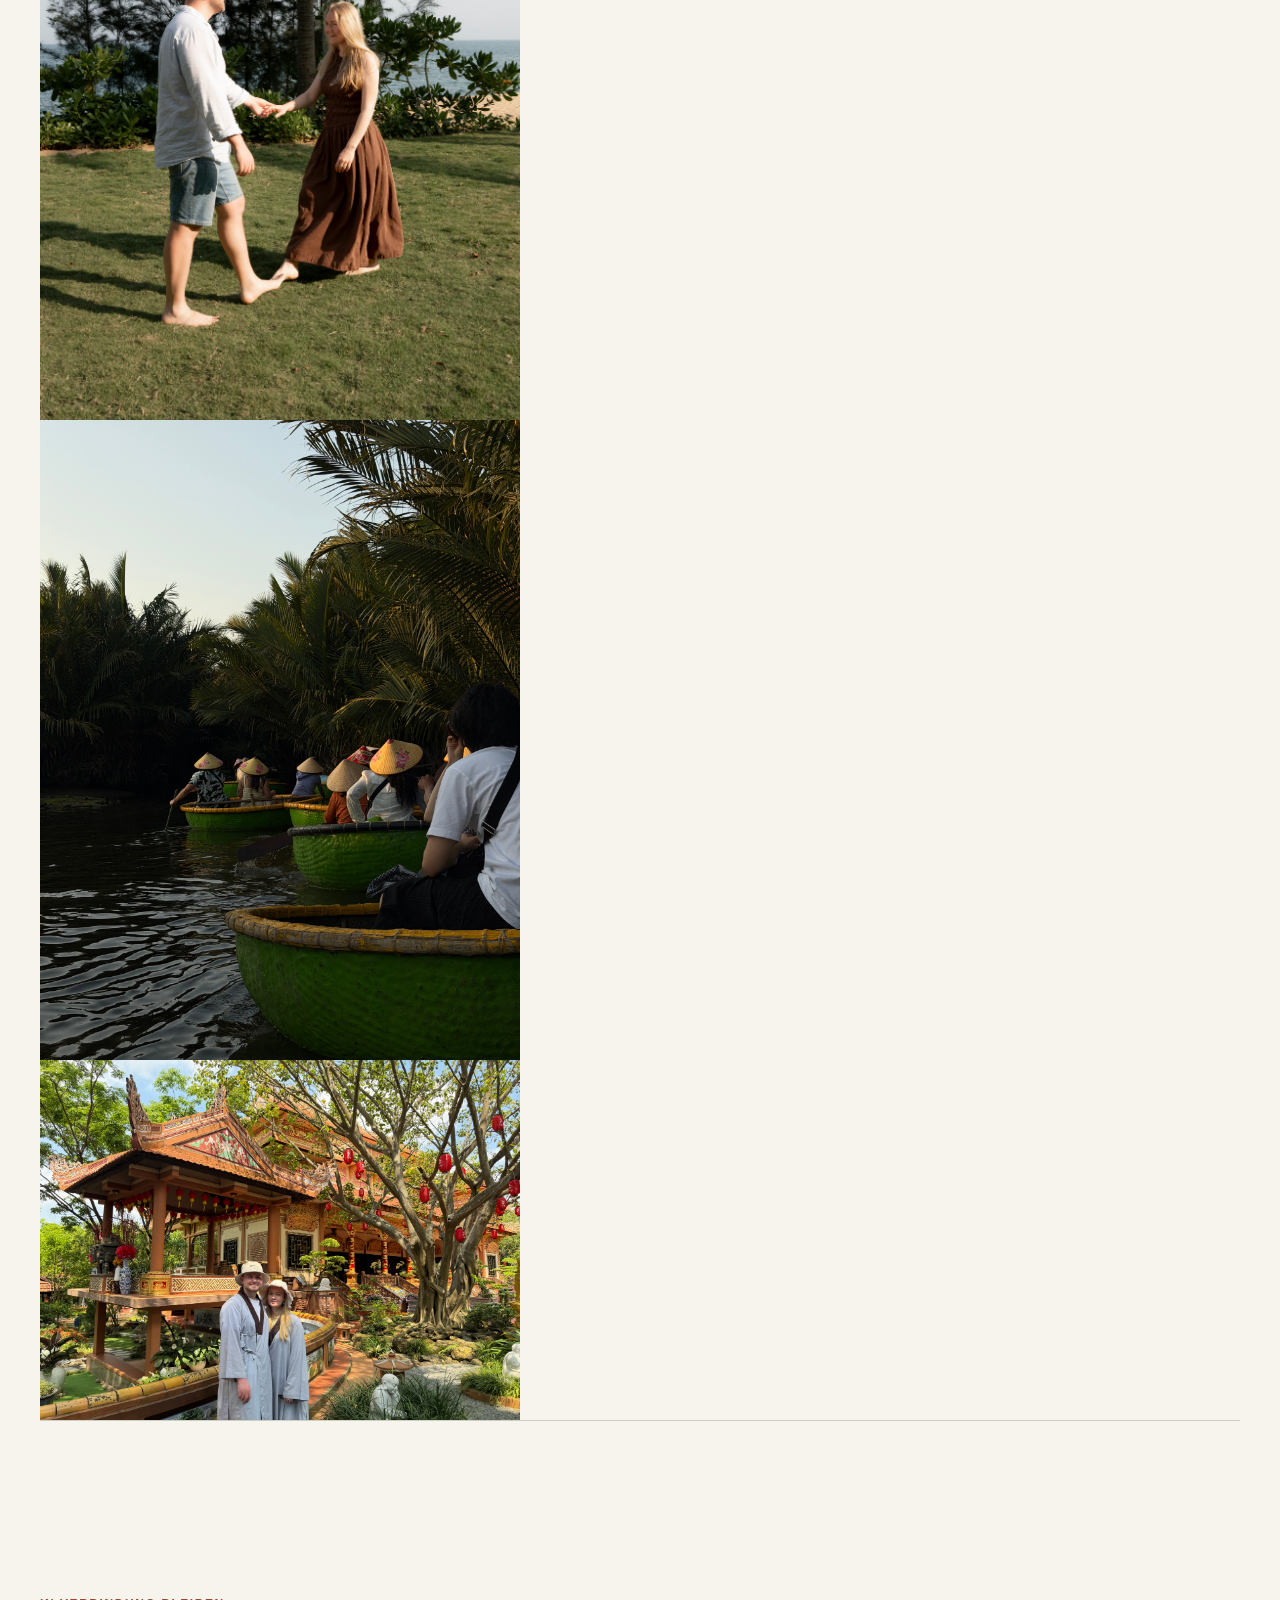
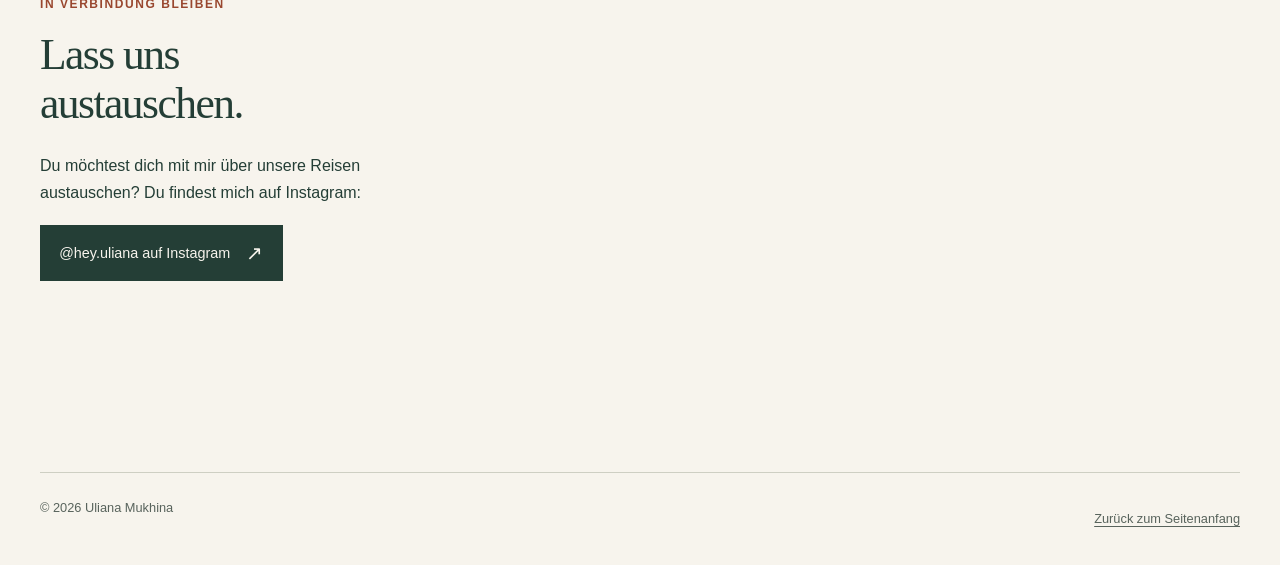
==== commit 288a2537: "Vorstellung und Kontakt mit responsiven Bildspalten gestalten" ====
--- a/index.html
+++ b/index.html
@@ -98,15 +98,12 @@
           height="2500"
           loading="lazy">
       </section>
-      <section id="reiseziele" class="destinations section-block" aria-labelledby="reiseziele-titel" tabindex="-1">
-        <div class="section-heading">
-          <p class="eyebrow">Drei Orte. Viele Erinnerungen.</p>
-          <h2 id="reiseziele-titel">Unsere Reiseziele.</h2>
-        </div>
-        <ul class="destination-links">
-          <li><a href="#innsbruck"><span class="destination-number" aria-hidden="true">01</span><span><strong>Innsbruck</strong><small>Januar 2026</small></span><span class="destination-arrow" aria-hidden="true">↗</span></a></li>
-          <li><a href="#seoul"><span class="destination-number" aria-hidden="true">02</span><span><strong>Seoul</strong><small>März 2026</small></span><span class="destination-arrow" aria-hidden="true">↗</span></a></li>
-          <li><a href="#da-nang"><span class="destination-number" aria-hidden="true">03</span><span><strong>Da Nang</strong><small>März 2026</small></span><span class="destination-arrow" aria-hidden="true">↗</span></a></li>
+      <section id="reiseziele" aria-labelledby="reiseziele-titel" tabindex="-1">
+        <h2 id="reiseziele-titel">Unsere Reiseziele</h2>
+        <ul>
+          <li><a href="#innsbruck">Innsbruck – Januar 2026</a></li>
+          <li><a href="#seoul">Seoul – März 2026</a></li>
+          <li><a href="#da-nang">Da Nang – März 2026</a></li>
         </ul>
         <article id="innsbruck" aria-labelledby="innsbruck-titel" tabindex="-1">
           <h3 id="innsbruck-titel">Innsbruck, Österreich</h3>
--- a/assets/css/styles.css
+++ b/assets/css/styles.css
@@ -99,15 +99,6 @@
 .about__text { max-width: 60ch; }
 .about__photo { width: 100%; max-width: 380px; justify-self: center; }
 
-.destination-links { display: grid; gap: 0; margin: 2rem 0 0; padding: 0; list-style: none; border-top: 1px solid var(--line); }
-.destination-links li { margin: 0; border-bottom: 1px solid var(--line); }
-.destination-links a { display: flex; align-items: center; gap: 1rem; min-height: 100px; padding: 1.15rem 0.5rem; text-decoration: none; }
-.destination-links a:hover { background: var(--surface); }
-.destination-number { color: var(--accent); font-size: 0.75rem; }
-.destination-links strong { display: block; font-family: Georgia, serif; font-weight: 400; font-size: 1.6rem; }
-.destination-links small { color: var(--muted); }
-.destination-arrow { margin-left: auto; font-size: 1.5rem; }
-
 .contact { display: grid; gap: 2rem; align-items: center; }
 .contact__text > p:not(.eyebrow) { max-width: 42ch; }
 .contact__photo { width: 100%; max-width: 380px; justify-self: center; }
@@ -135,9 +126,6 @@
   .hero__intro { grid-column: 1; grid-row: 1; align-self: end; }
   .hero > .slideshow { grid-column: 2; grid-row: 1 / 3; }
   .hero__link { grid-column: 1; grid-row: 2; align-self: start; }
-  .destination-links { grid-template-columns: repeat(3, minmax(0, 1fr)); }
-  .destination-links li + li { border-left: 1px solid var(--line); }
-  .destination-links a { padding-inline: 1.25rem; }
   .contact { grid-template-columns: 1fr 0.85fr; gap: 3rem; }
   .contact__photo { justify-self: end; }
 }
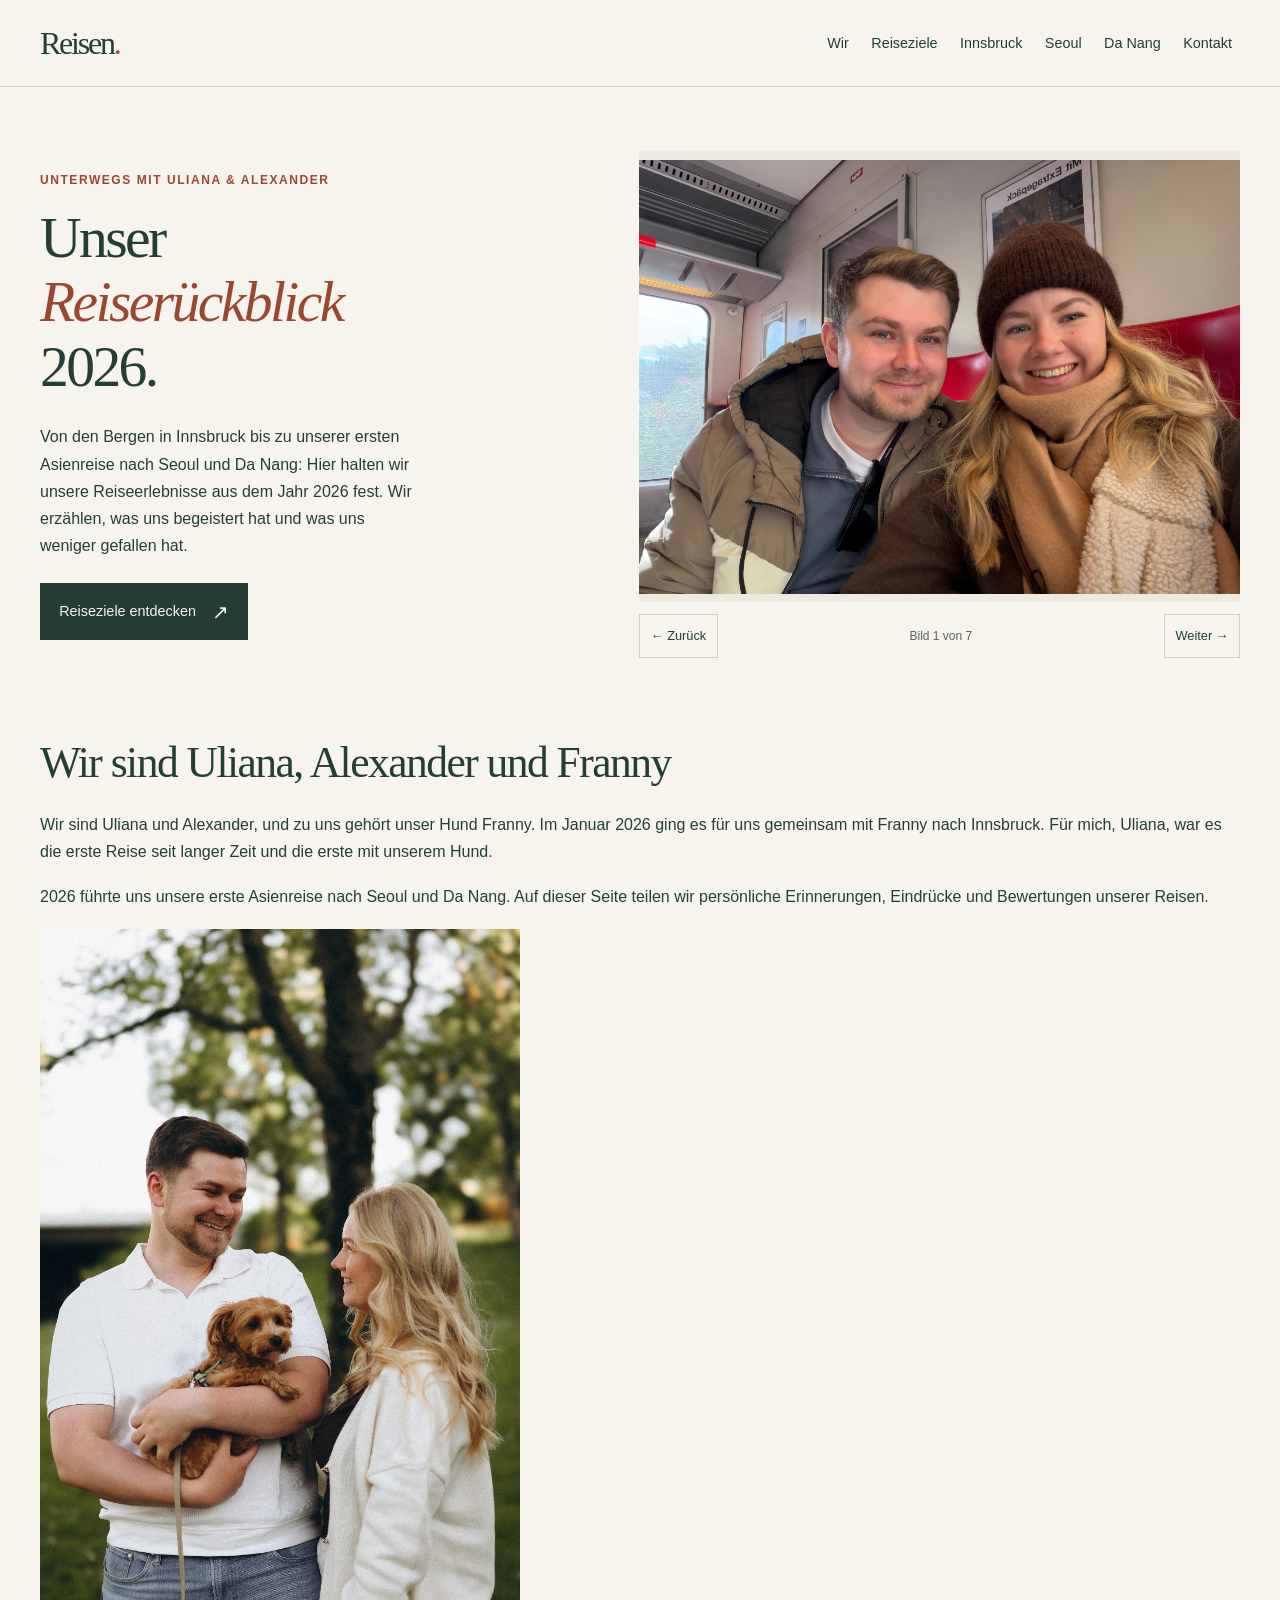
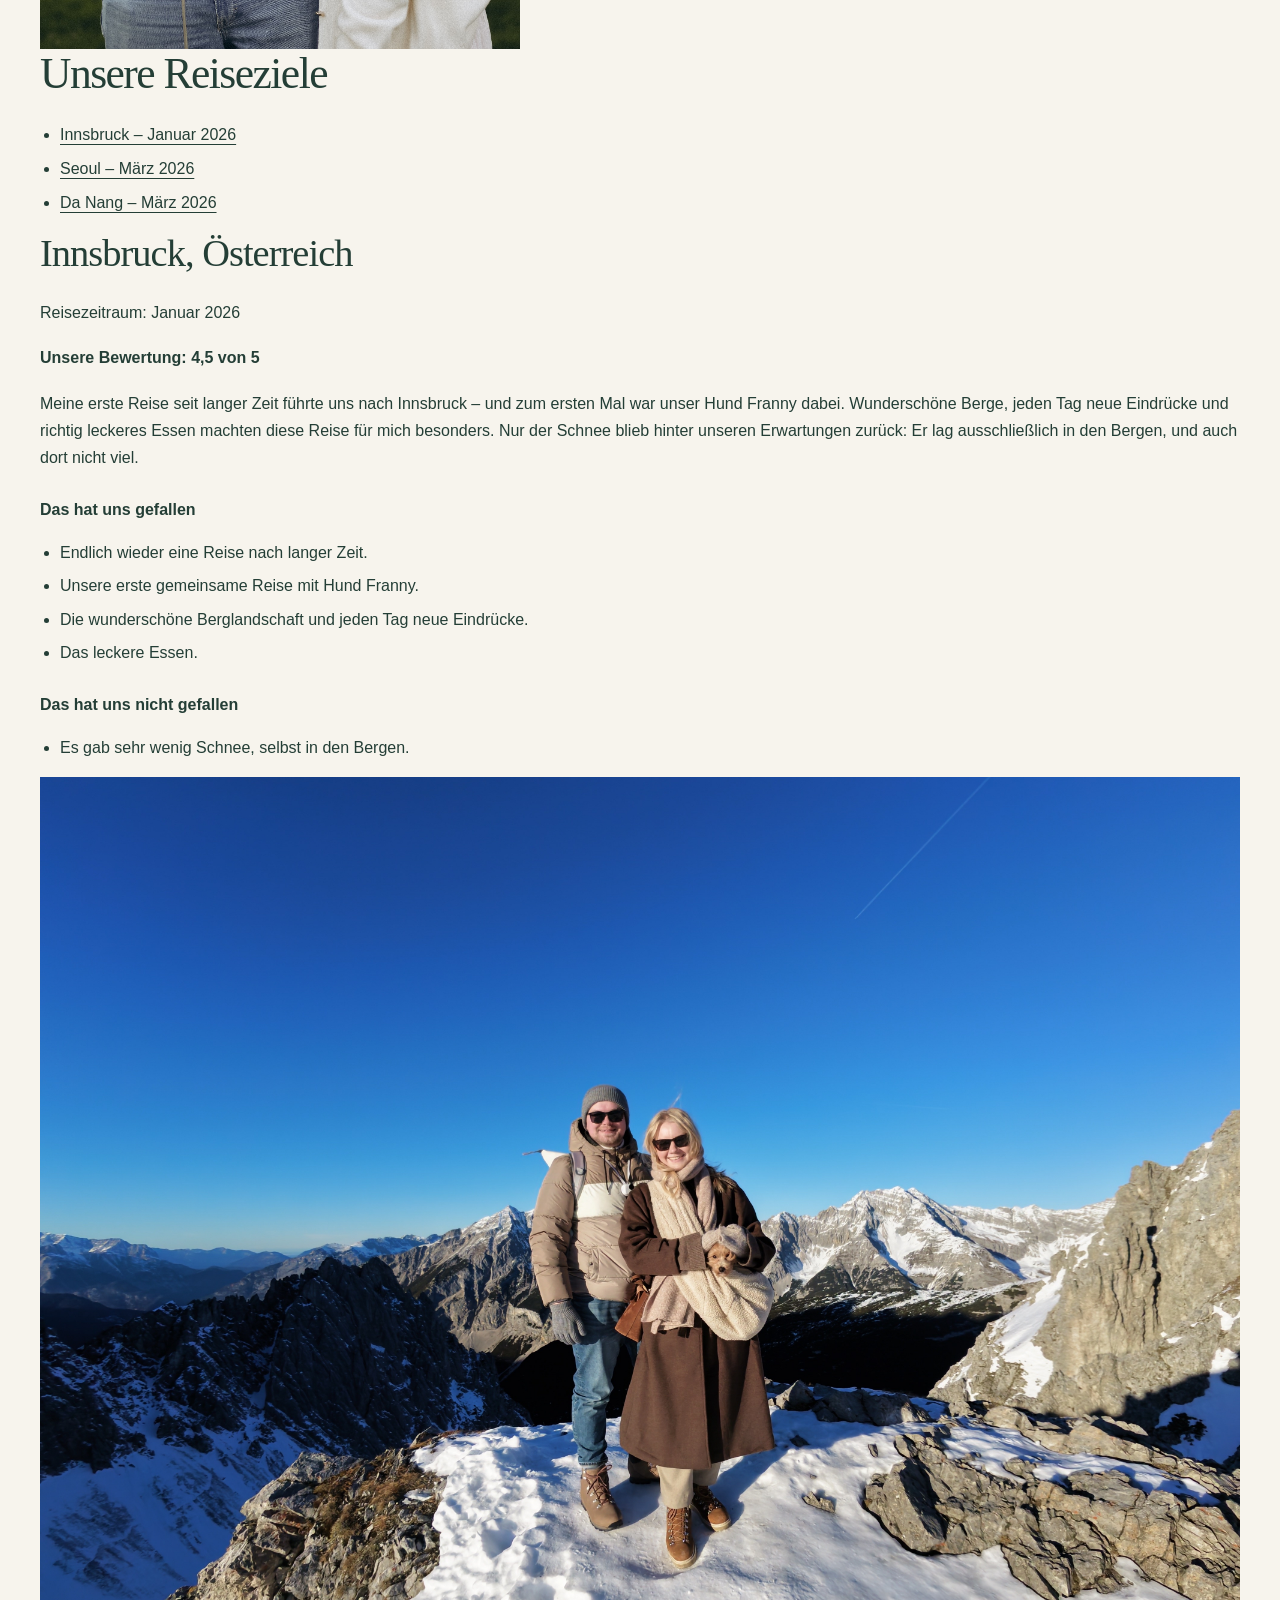
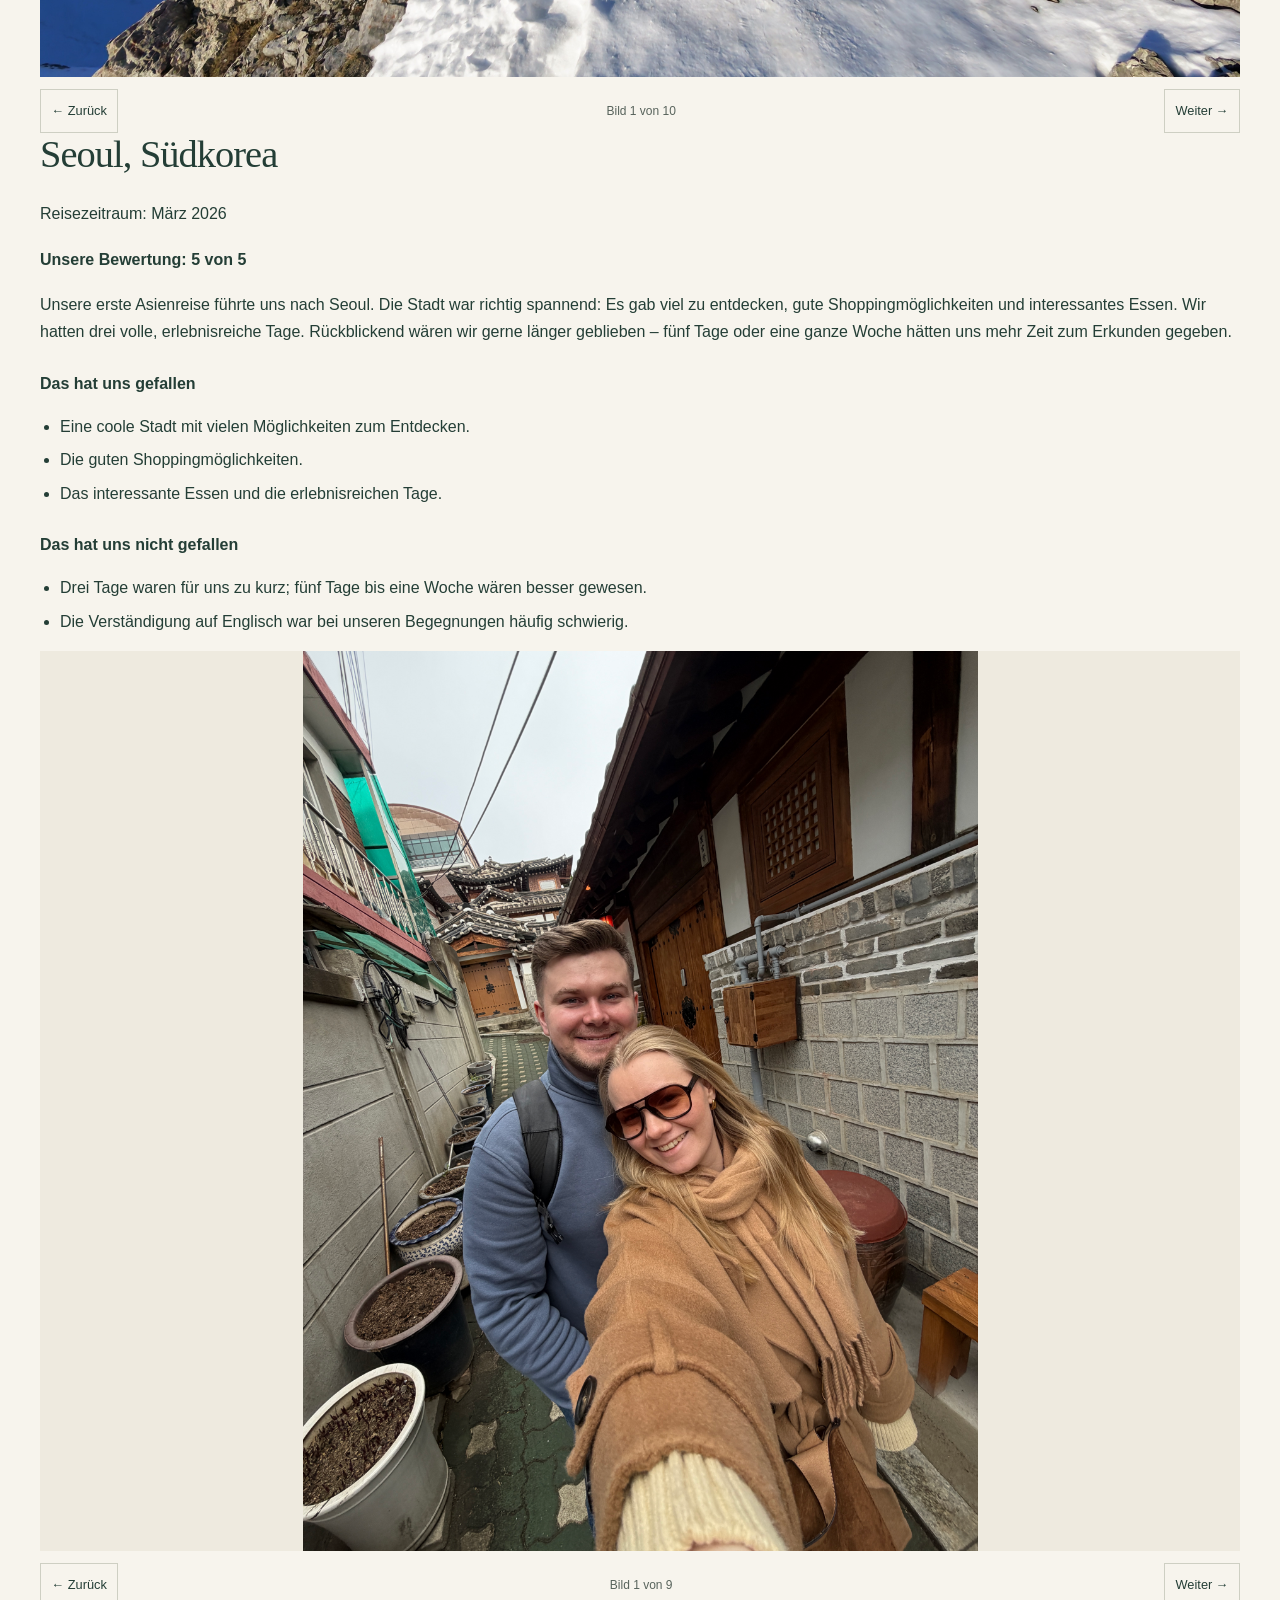
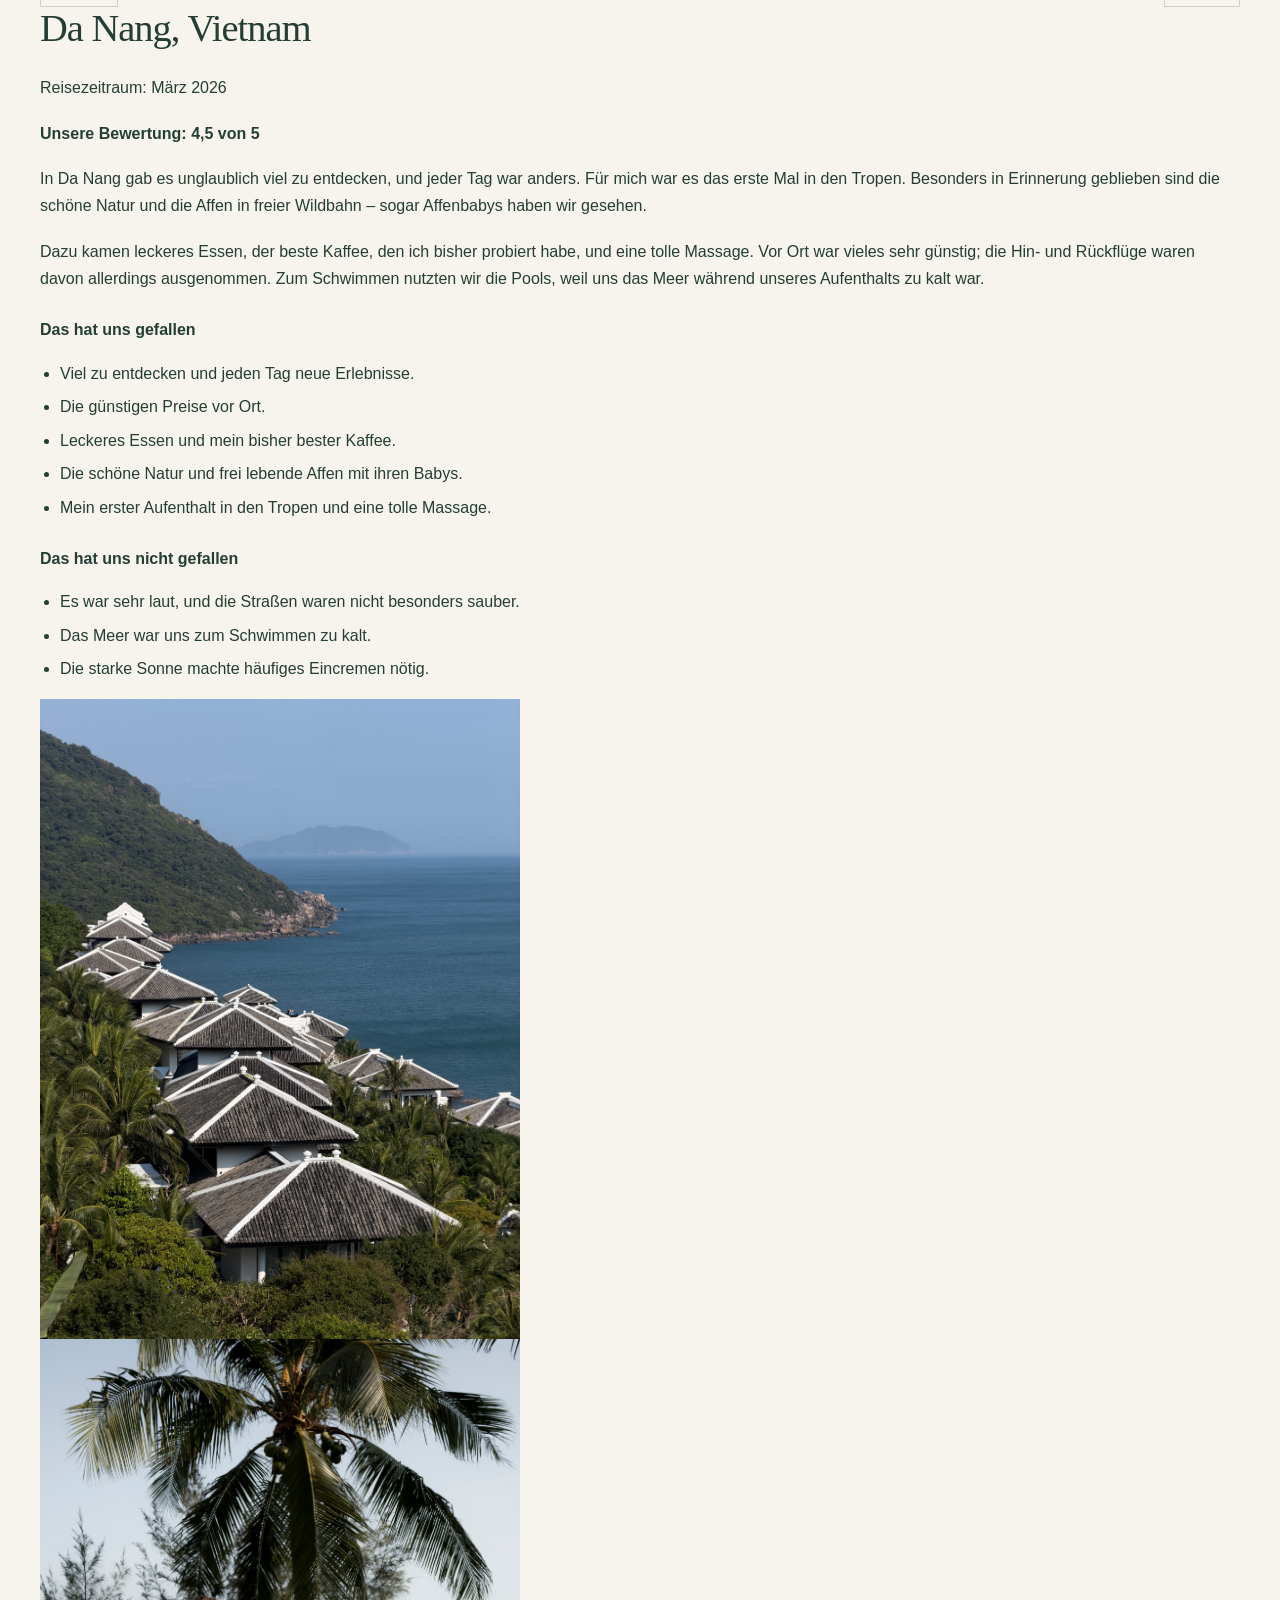
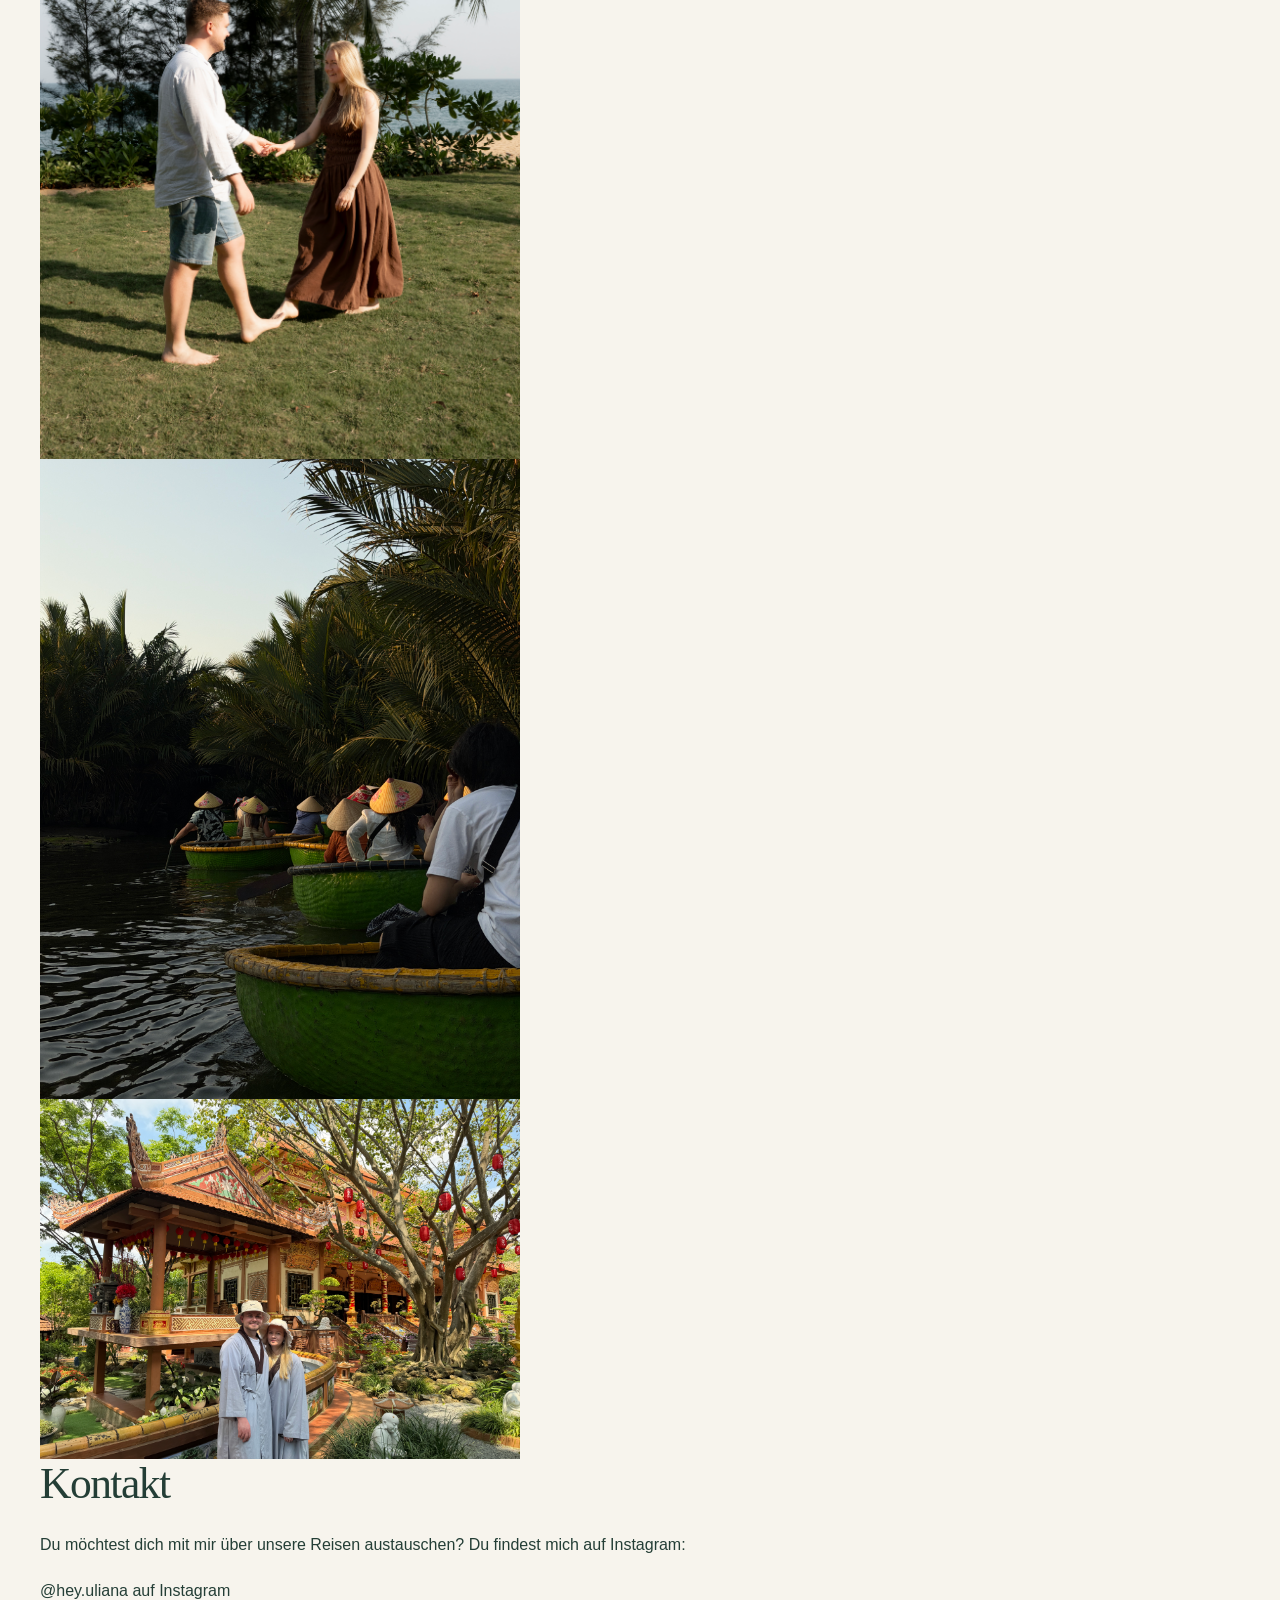
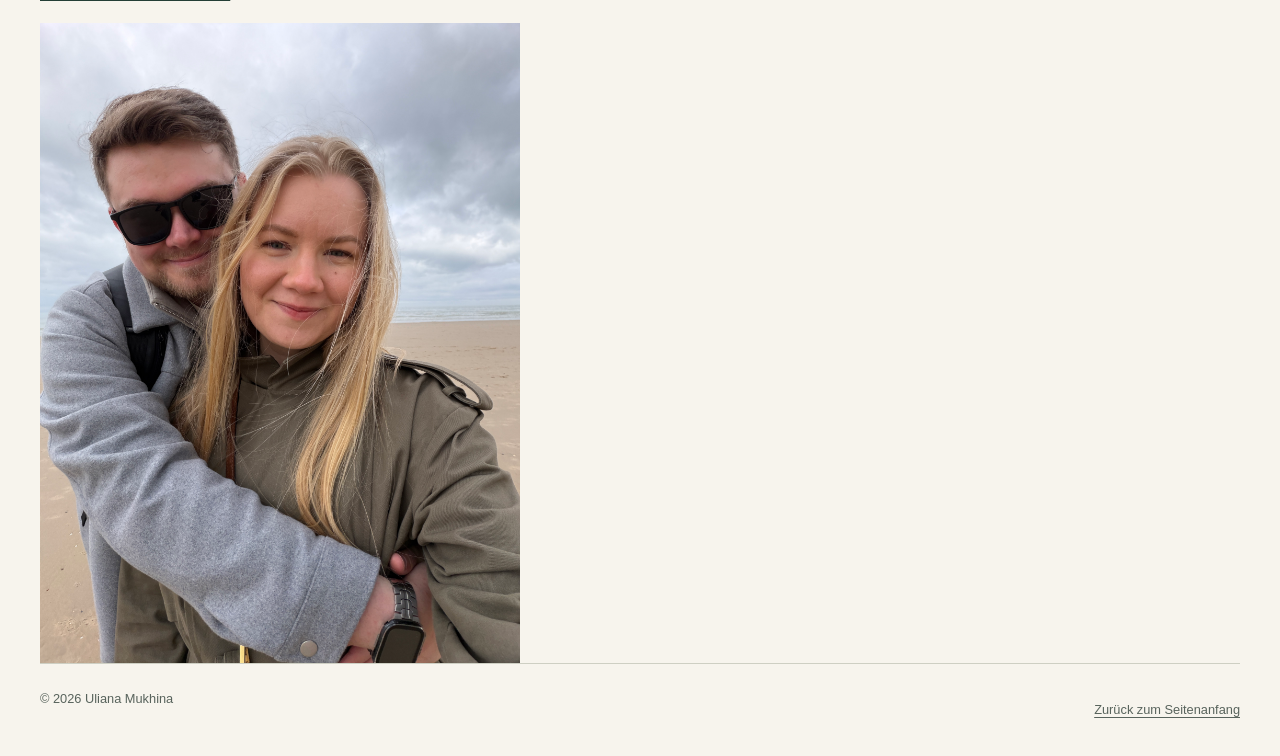
==== commit 5d0ccf7d: "Reiserückblick auf Handy und Desktop anordnen" ====
--- a/index.html
+++ b/index.html
@@ -82,20 +82,15 @@
         </div>
         <a class="button hero__link" href="#reiseziele">Reiseziele entdecken <span aria-hidden="true">↗</span></a>
       </section>
-      <section id="wir" class="about section-block" aria-labelledby="wir-titel" tabindex="-1">
-        <div class="section-heading">
-          <p class="eyebrow">Das sind wir</p>
-          <h2 id="wir-titel">Uliana, Alexander<br> &amp; Franny.</h2>
-        </div>
-        <div class="about__text">
-          <p>Wir sind Uliana und Alexander, und zu uns gehört unser Hund Franny. Im Januar 2026 ging es für uns gemeinsam mit Franny nach Innsbruck. Für mich, Uliana, war es die erste Reise seit langer Zeit und die erste mit unserem Hund.</p>
-          <p>2026 führte uns unsere erste Asienreise nach Seoul und Da Nang. Auf dieser Seite teilen wir persönliche Erinnerungen, Eindrücke und Bewertungen unserer Reisen.</p>
-        </div>
-        <img class="about__photo"
-          src="assets/images/uliana-alexander-franny.jpg"
+      <section id="wir" aria-labelledby="wir-titel" tabindex="-1">
+        <h2 id="wir-titel">Wir sind Uliana, Alexander und Franny</h2>
+        <p>Wir sind Uliana und Alexander, und zu uns gehört unser Hund Franny. Im Januar 2026 ging es für uns gemeinsam mit Franny nach Innsbruck. Für mich, Uliana, war es die erste Reise seit langer Zeit und die erste mit unserem Hund.</p>
+        <p>2026 führte uns unsere erste Asienreise nach Seoul und Da Nang. Auf dieser Seite teilen wir persönliche Erinnerungen, Eindrücke und Bewertungen unserer Reisen.</p>
+        <img src="assets/images/uliana-alexander-franny.jpg"
           alt="Uliana und Alexander stehen lächelnd im Grünen. Alexander hält ihren Hund Franny auf dem Arm."
           width="1667"
           height="2500"
+          style="width: 100%; max-width: 480px; height: auto;"
           loading="lazy">
       </section>
       <section id="reiseziele" aria-labelledby="reiseziele-titel" tabindex="-1">
@@ -300,18 +295,15 @@
           </div>
         </article>
       </section>
-      <section id="kontakt" class="contact section-block" aria-labelledby="kontakt-titel" tabindex="-1">
-        <div class="contact__text">
-          <p class="eyebrow">In Verbindung bleiben</p>
-          <h2 id="kontakt-titel">Lass uns<br> austauschen.</h2>
-          <p>Du möchtest dich mit mir über unsere Reisen austauschen? Du findest mich auf Instagram:</p>
-          <p><a class="button" href="https://www.instagram.com/hey.uliana/">@hey.uliana auf Instagram <span aria-hidden="true">↗</span></a></p>
-        </div>
-        <img class="contact__photo"
-          src="assets/images/kontakt.JPG"
+      <section id="kontakt" aria-labelledby="kontakt-titel" tabindex="-1">
+        <h2 id="kontakt-titel">Kontakt</h2>
+        <p>Du möchtest dich mit mir über unsere Reisen austauschen? Du findest mich auf Instagram:</p>
+        <p><a href="https://www.instagram.com/hey.uliana/">@hey.uliana auf Instagram</a></p>
+        <img src="assets/images/kontakt.JPG"
           alt="Gemeinsames Selfie am Strand mit dem Meer und einem bewölkten Himmel im Hintergrund."
           width="3672"
           height="4896"
+          style="width: 100%; max-width: 480px; height: auto;"
           loading="lazy">
       </section>
     </main>
--- a/assets/css/styles.css
+++ b/assets/css/styles.css
@@ -94,14 +94,6 @@
 .hero { display: grid; gap: 1.5rem; padding-block: 3rem 4rem; }
 .hero__intro p:last-child { max-width: 42ch; margin-bottom: 0; }
 .hero__link { justify-self: start; }
-.about { display: grid; gap: 1.5rem; }
-.about .section-heading h2 { margin-bottom: 0; }
-.about__text { max-width: 60ch; }
-.about__photo { width: 100%; max-width: 380px; justify-self: center; }
-
-.contact { display: grid; gap: 2rem; align-items: center; }
-.contact__text > p:not(.eyebrow) { max-width: 42ch; }
-.contact__photo { width: 100%; max-width: 380px; justify-self: center; }
 .site-footer { display: flex; flex-wrap: wrap; justify-content: space-between; gap: 1rem; padding-block: 1.5rem; border-top: 1px solid var(--line); font-size: 0.8rem; color: var(--muted); }
 .site-footer p { margin: 0; }
 .site-footer a { display: inline-flex; align-items: center; min-height: 44px; }
@@ -111,10 +103,6 @@
   .container { width: min(100% - 4rem, 1200px); }
   .section-block { padding-block: 4.5rem; }
   .hero { padding-block: 4rem 5rem; }
-  .about { grid-template-columns: 1fr 0.85fr; column-gap: 3rem; }
-  .about .section-heading { grid-column: 1 / -1; }
-  .about__text { align-self: center; }
-  .about__photo { justify-self: end; }
 }
 
 /* Desktop: Text und Bilder folgen den wechselnden Spalten der Papierskizze. */
@@ -126,8 +114,6 @@
   .hero__intro { grid-column: 1; grid-row: 1; align-self: end; }
   .hero > .slideshow { grid-column: 2; grid-row: 1 / 3; }
   .hero__link { grid-column: 1; grid-row: 2; align-self: start; }
-  .contact { grid-template-columns: 1fr 0.85fr; gap: 3rem; }
-  .contact__photo { justify-self: end; }
 }
 
 @media (prefers-reduced-motion: reduce) {
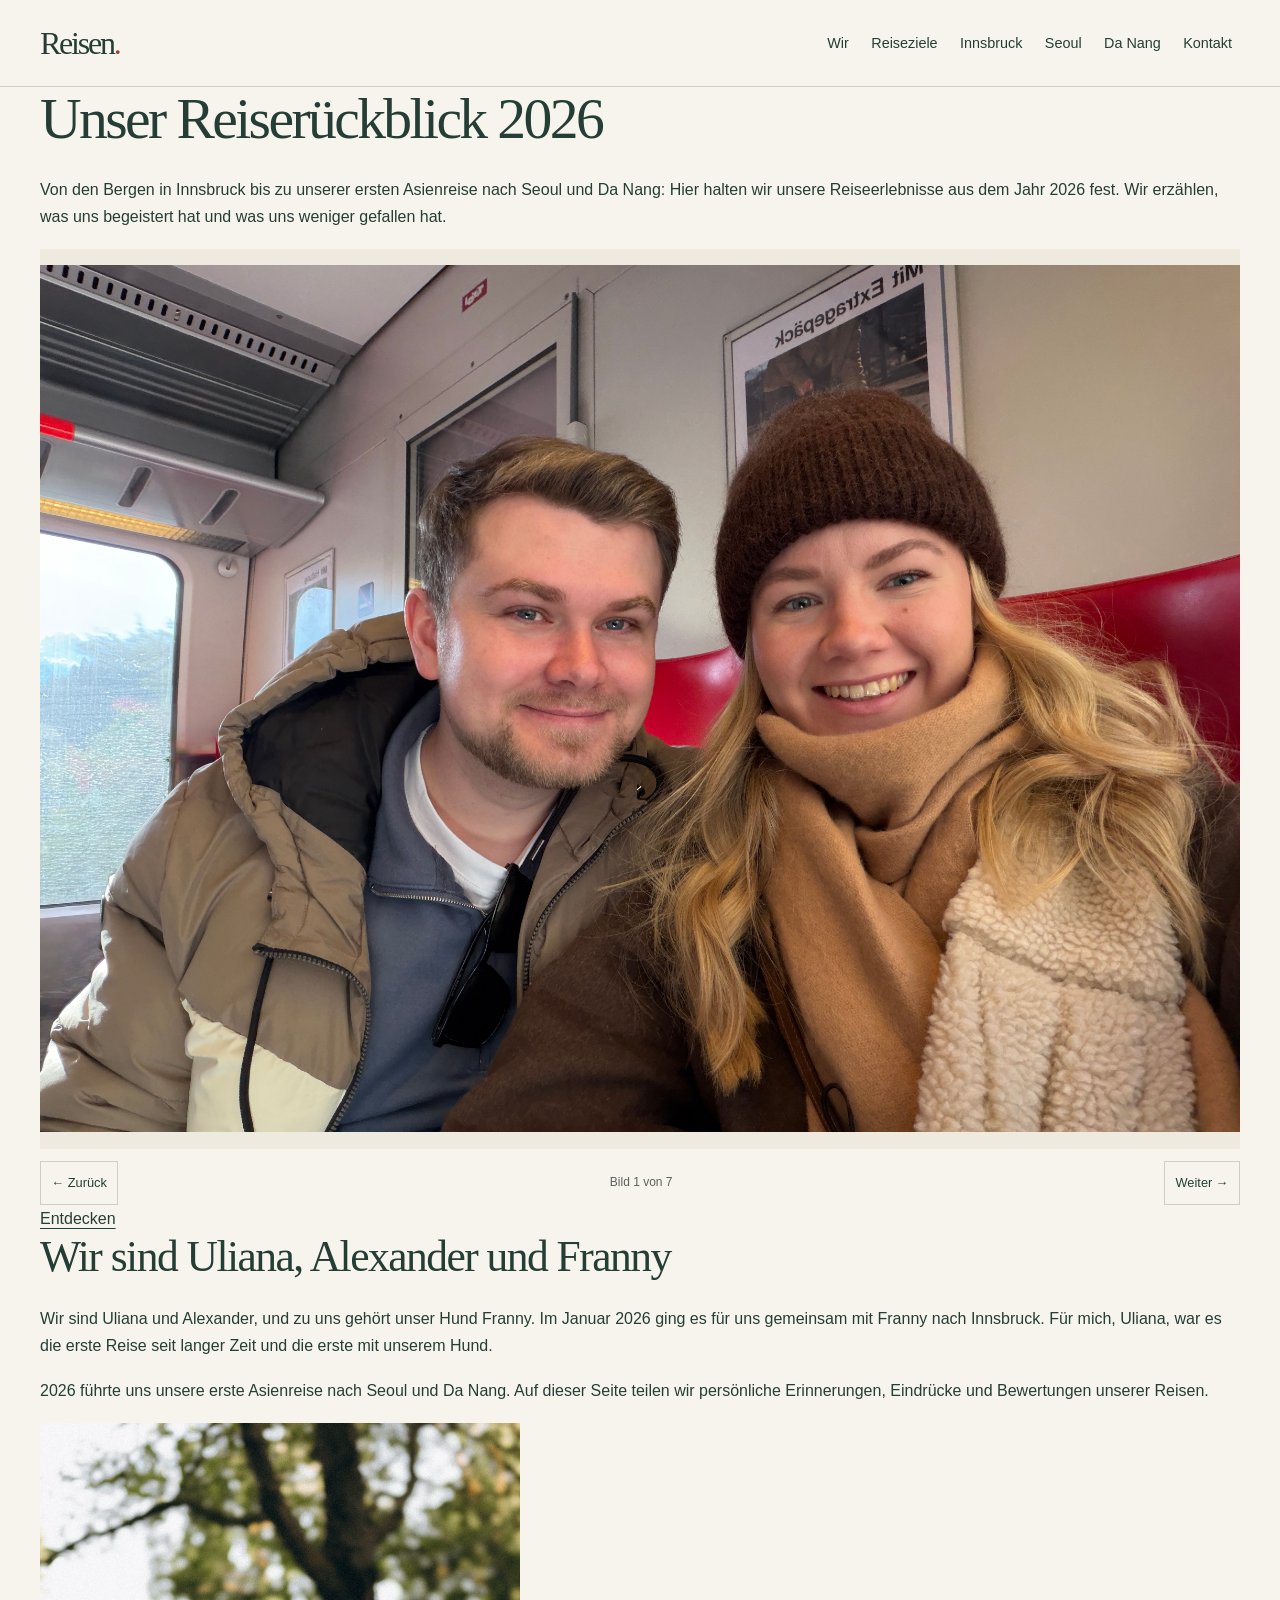
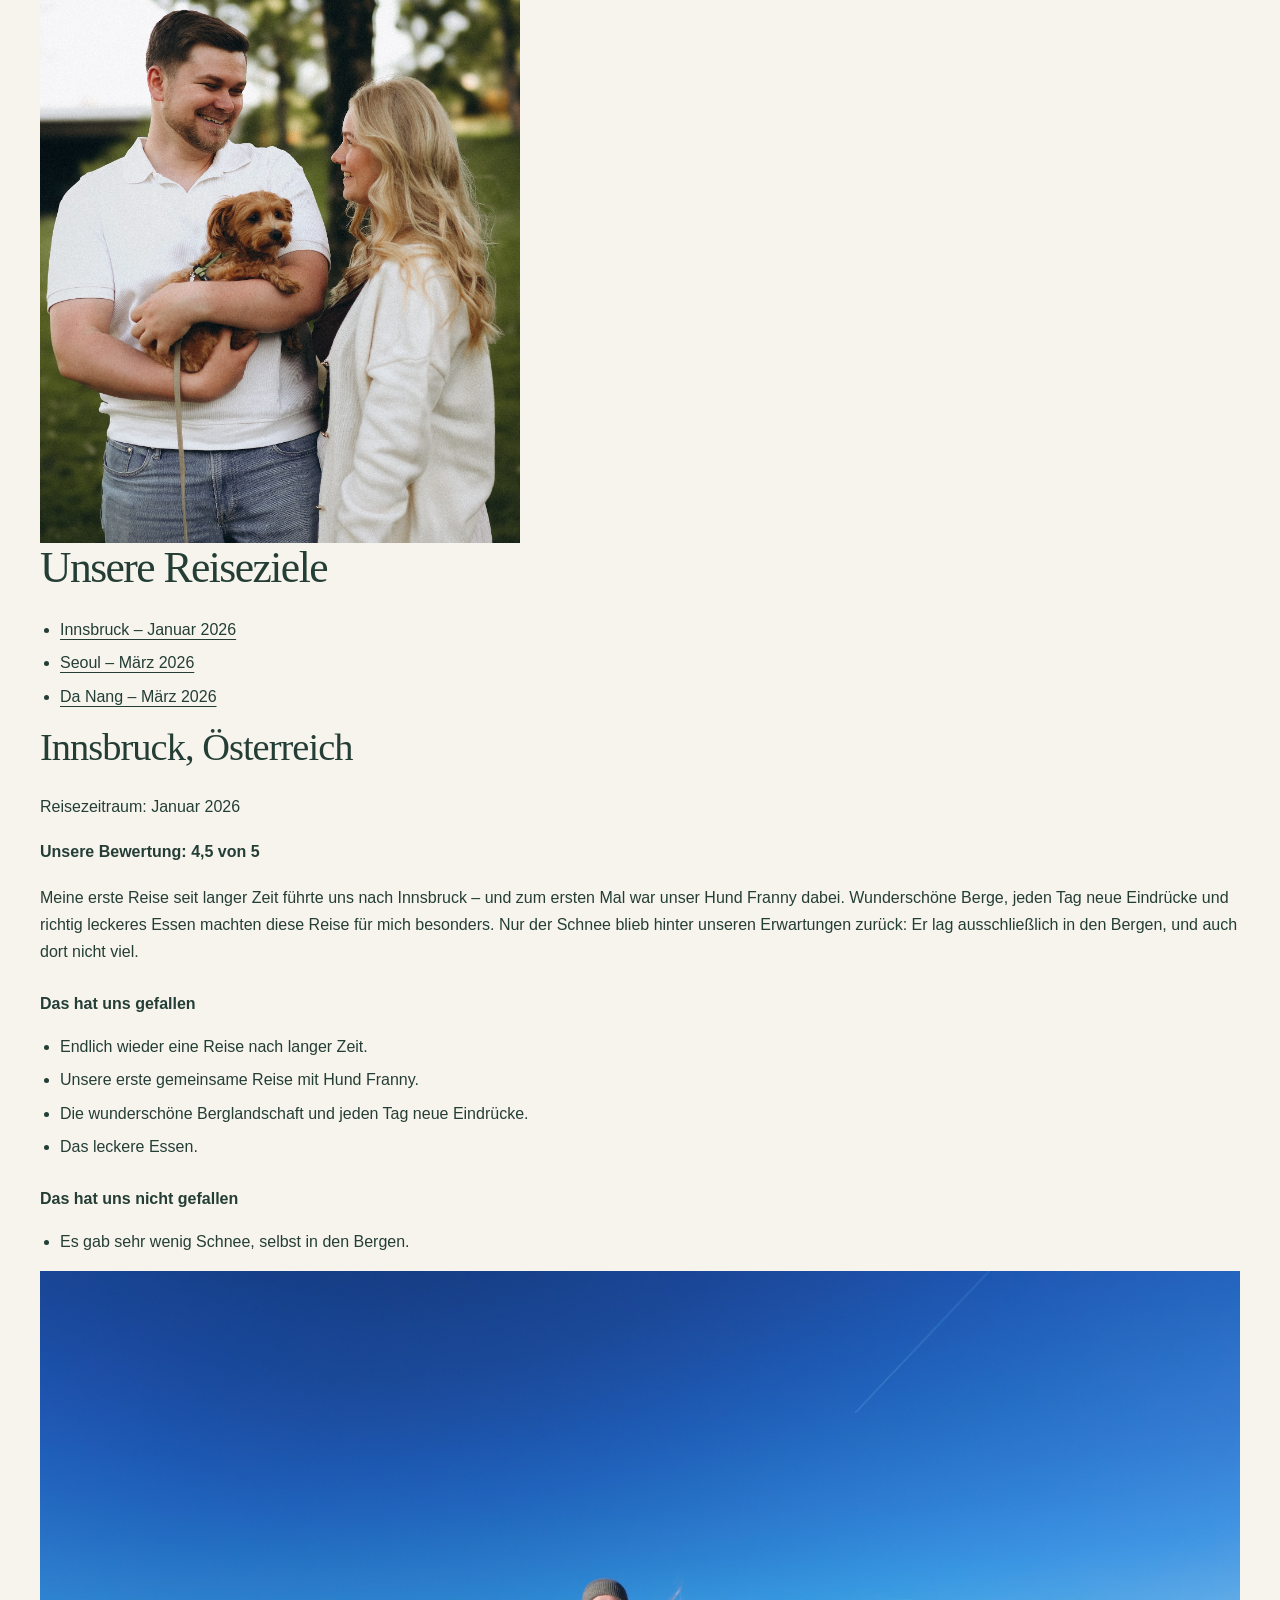
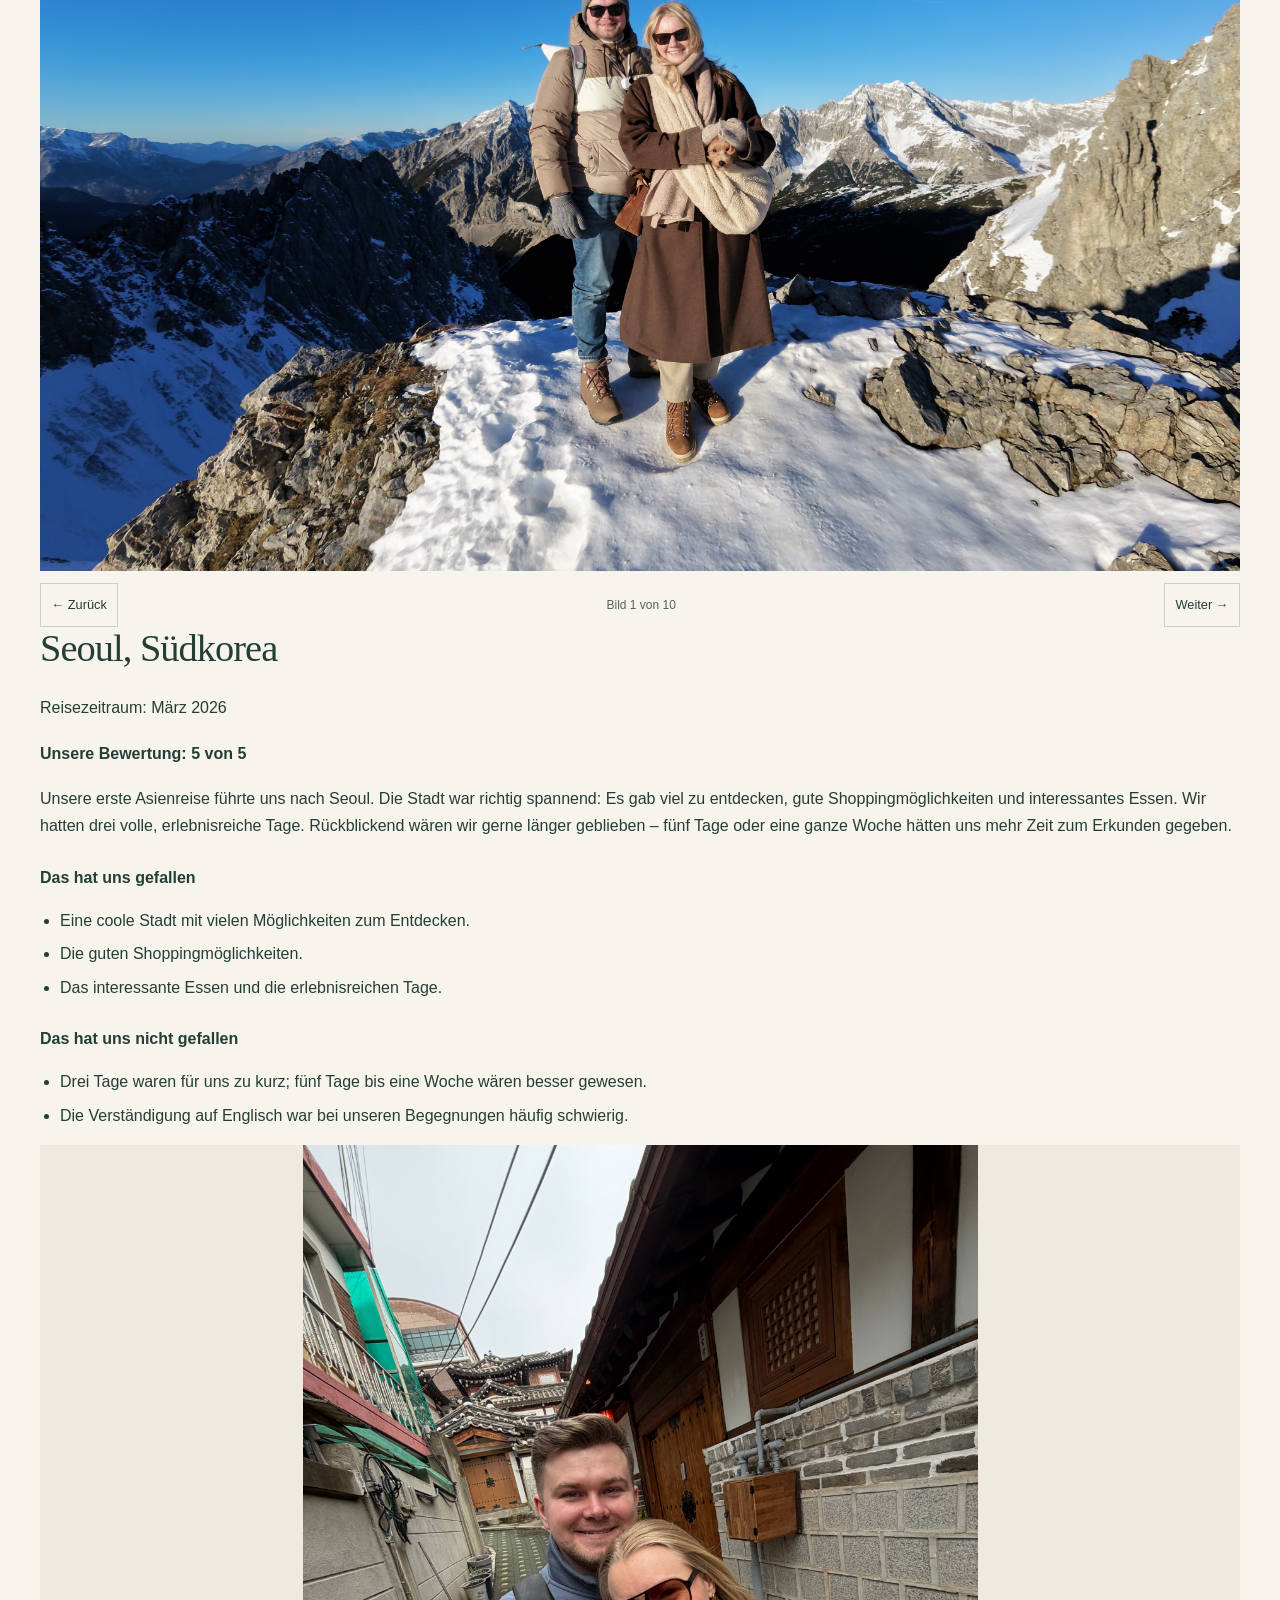
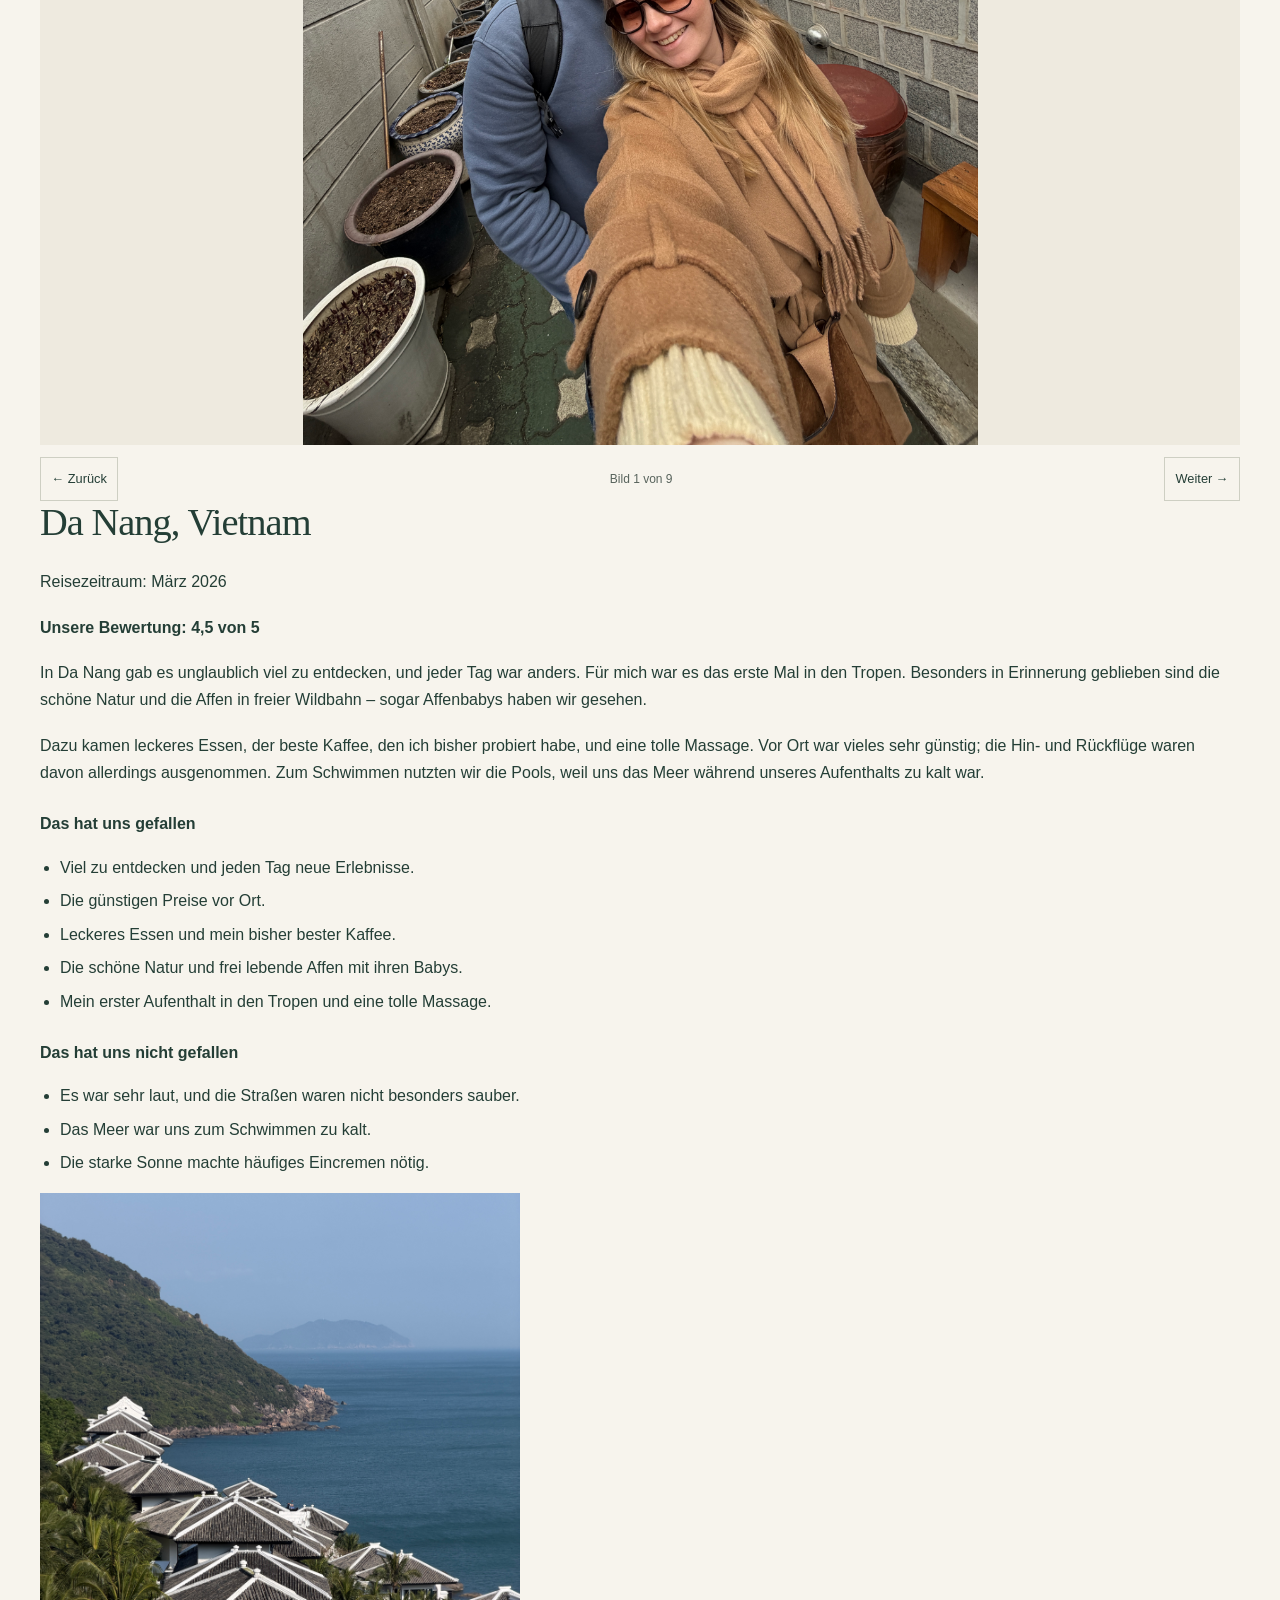
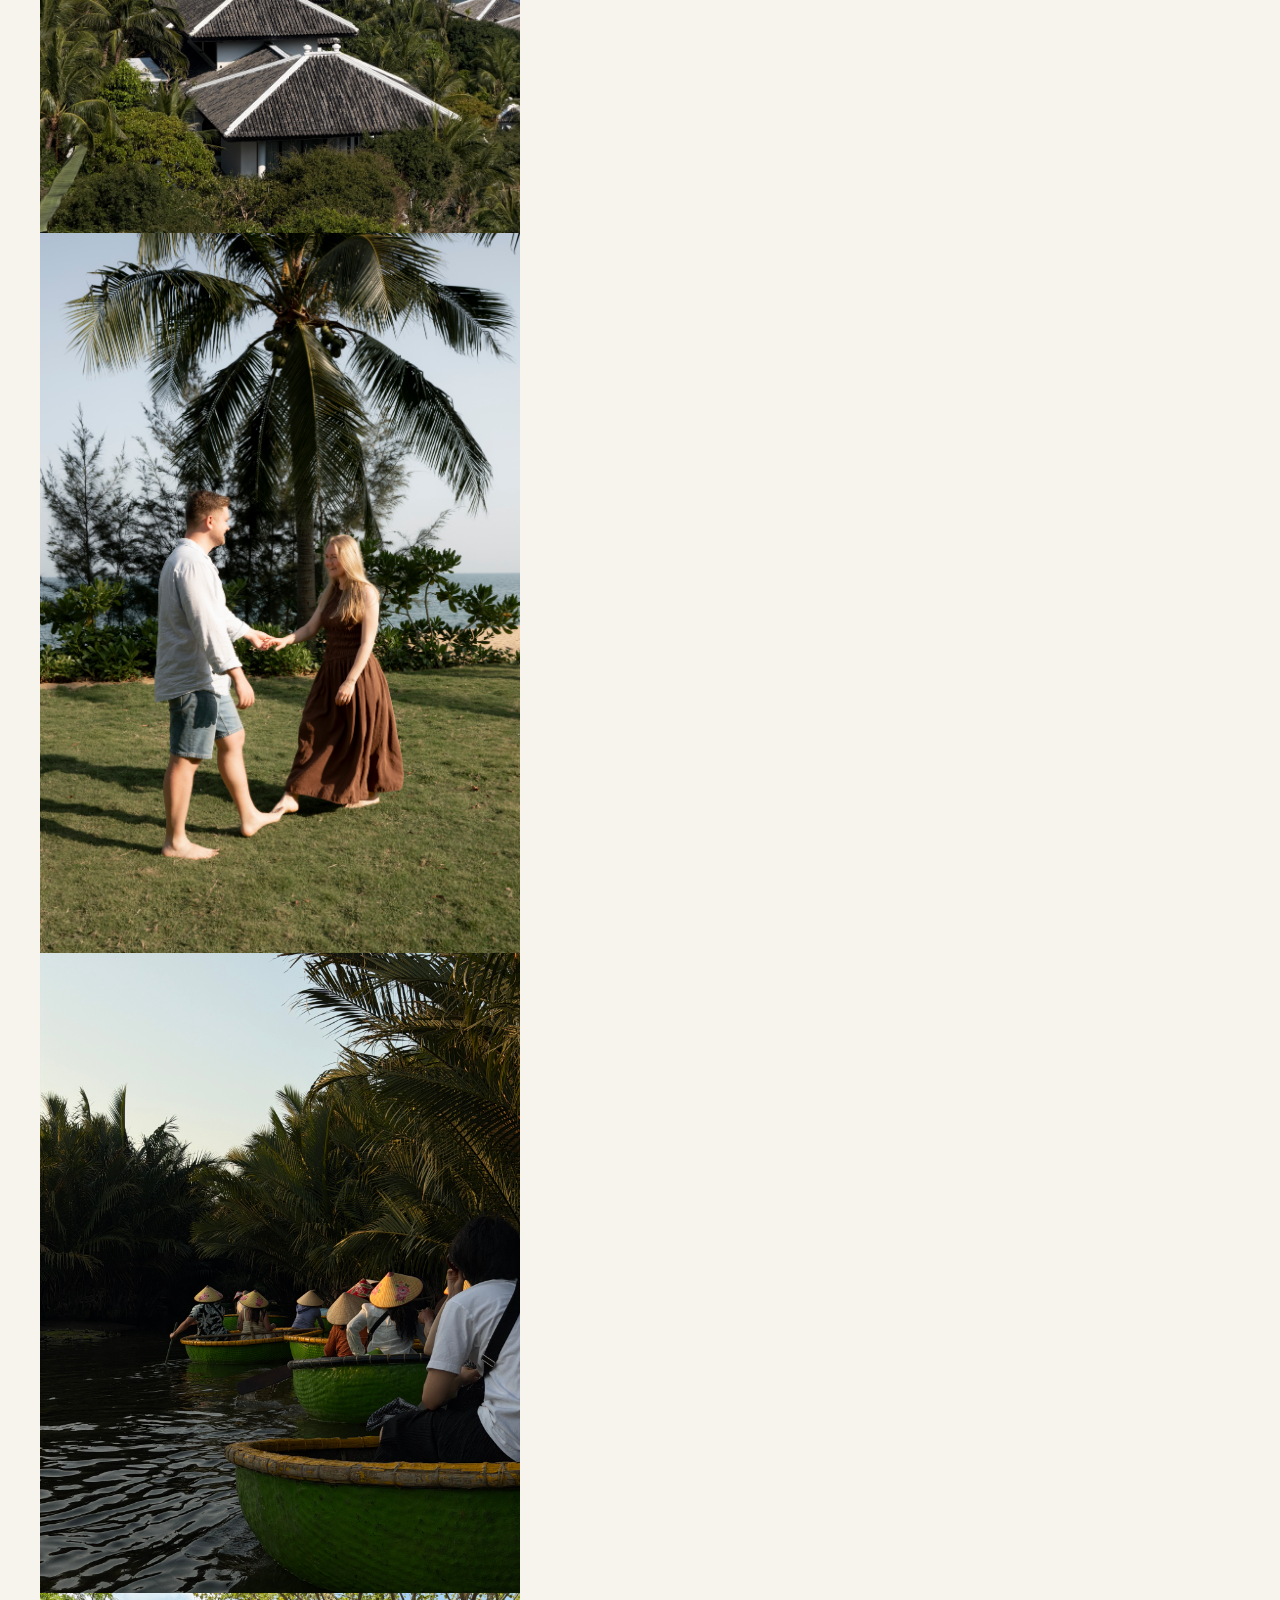
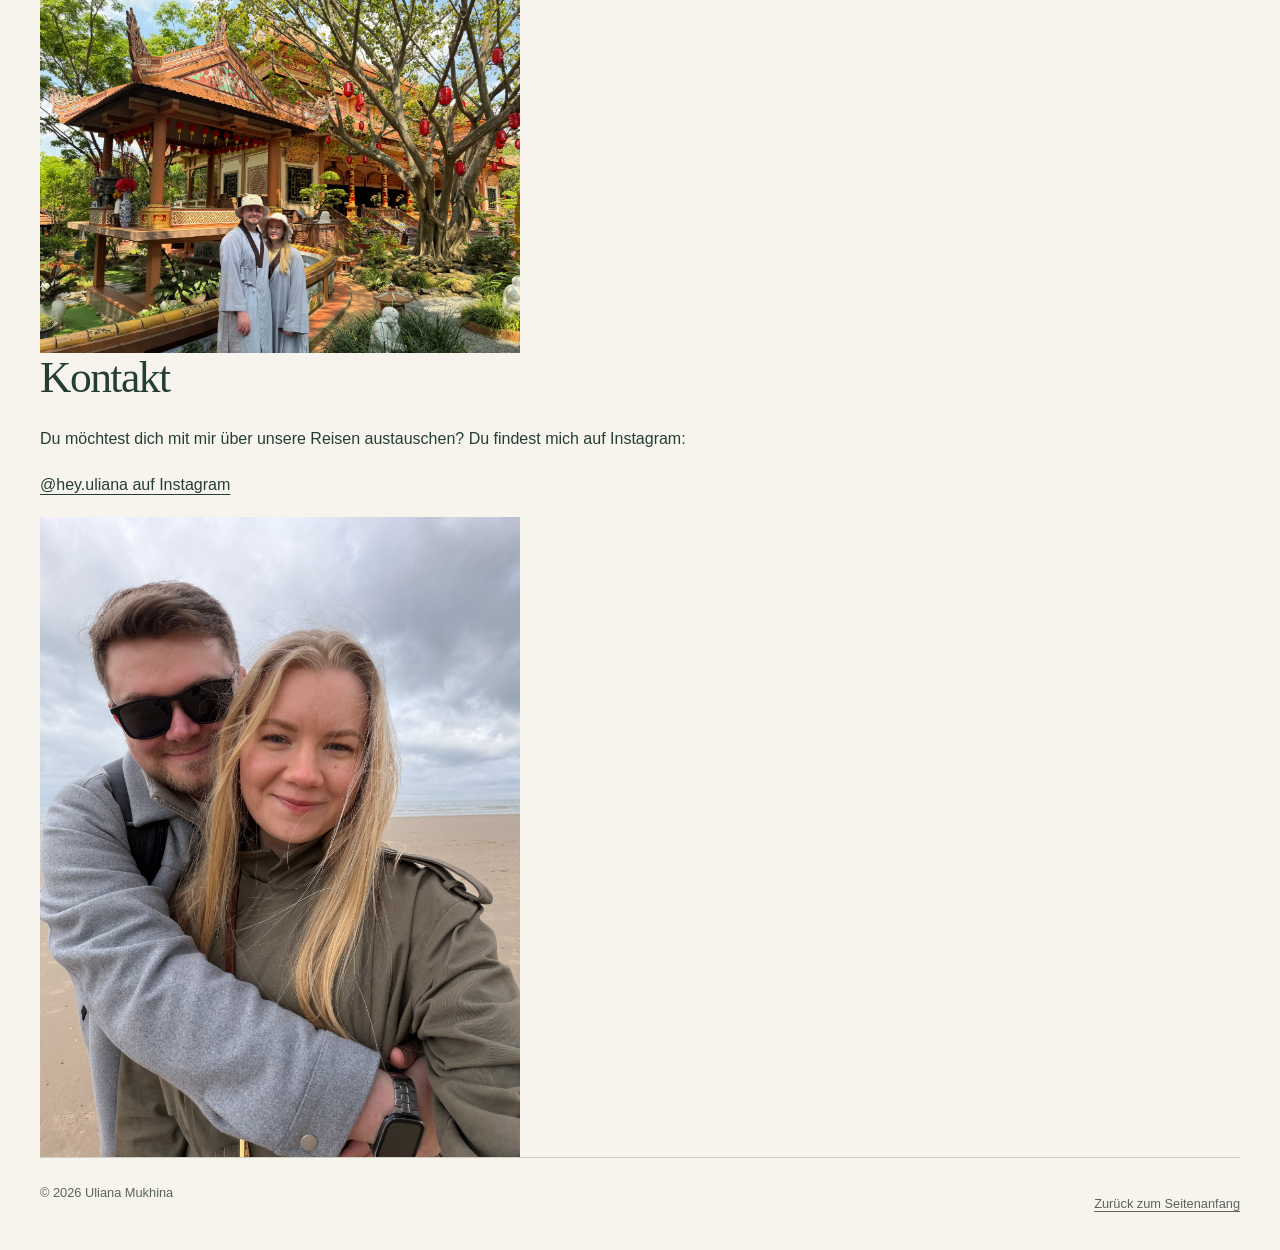
==== commit 20c6a4ce: "Responsive Navigation mit Tastaturbedienung ergänzen" ====
--- a/index.html
+++ b/index.html
@@ -30,12 +30,9 @@
       </div>
     </header>
     <main id="hauptinhalt" class="container" tabindex="-1">
-      <section id="start" class="hero" aria-labelledby="start-titel" tabindex="-1">
-        <div class="hero__intro">
-          <p class="eyebrow">Unterwegs mit Uliana &amp; Alexander</p>
-          <h1 id="start-titel">Unser<br> <em>Reiserückblick</em><br> 2026.</h1>
-          <p>Von den Bergen in Innsbruck bis zu unserer ersten Asienreise nach Seoul und Da Nang: Hier halten wir unsere Reiseerlebnisse aus dem Jahr 2026 fest. Wir erzählen, was uns begeistert hat und was uns weniger gefallen hat.</p>
-        </div>
+      <section id="start" aria-labelledby="start-titel" tabindex="-1">
+        <h1 id="start-titel">Unser Reiserückblick 2026</h1>
+        <p>Von den Bergen in Innsbruck bis zu unserer ersten Asienreise nach Seoul und Da Nang: Hier halten wir unsere Reiseerlebnisse aus dem Jahr 2026 fest. Wir erzählen, was uns begeistert hat und was uns weniger gefallen hat.</p>
         <div id="rueckblick-bilder" class="slideshow" data-slideshow role="group" aria-label="Unser Reiserückblick">
           <div id="rueckblick-bilder-fotos" class="slideshow__images">
             <img src="assets/images/reiserückblick1.JPG"
@@ -80,7 +77,7 @@
             <button type="button" data-next aria-controls="rueckblick-bilder-fotos" aria-label="Nächstes Bild – Unser Reiserückblick">Weiter →</button>
           </div>
         </div>
-        <a class="button hero__link" href="#reiseziele">Reiseziele entdecken <span aria-hidden="true">↗</span></a>
+        <a href="#reiseziele">Entdecken</a>
       </section>
       <section id="wir" aria-labelledby="wir-titel" tabindex="-1">
         <h2 id="wir-titel">Wir sind Uliana, Alexander und Franny</h2>
--- a/assets/css/styles.css
+++ b/assets/css/styles.css
@@ -90,10 +90,6 @@
 .button { display: inline-flex; justify-content: space-between; align-items: center; gap: 1rem; min-height: 48px; padding: 0.7rem 1.2rem; color: var(--paper); background: var(--ink); text-decoration: none; font-size: 0.9rem; }
 .button:hover { color: var(--paper); background: var(--accent); }
 .button span { font-size: 1.25rem; }
-
-.hero { display: grid; gap: 1.5rem; padding-block: 3rem 4rem; }
-.hero__intro p:last-child { max-width: 42ch; margin-bottom: 0; }
-.hero__link { justify-self: start; }
 .site-footer { display: flex; flex-wrap: wrap; justify-content: space-between; gap: 1rem; padding-block: 1.5rem; border-top: 1px solid var(--line); font-size: 0.8rem; color: var(--muted); }
 .site-footer p { margin: 0; }
 .site-footer a { display: inline-flex; align-items: center; min-height: 44px; }
@@ -102,7 +98,6 @@
 @media (min-width: 768px) {
   .container { width: min(100% - 4rem, 1200px); }
   .section-block { padding-block: 4.5rem; }
-  .hero { padding-block: 4rem 5rem; }
 }
 
 /* Desktop: Text und Bilder folgen den wechselnden Spalten der Papierskizze. */
@@ -110,10 +105,6 @@
   .header-inner { flex-wrap: nowrap; }
   #hauptnavigation { flex-basis: auto; }
   #hauptnavigation ul { flex-direction: row; flex-wrap: wrap; gap: 0.4rem; margin: 0; }
-  .hero { grid-template-columns: 0.95fr 1.05fr; column-gap: 3.5rem; align-items: center; }
-  .hero__intro { grid-column: 1; grid-row: 1; align-self: end; }
-  .hero > .slideshow { grid-column: 2; grid-row: 1 / 3; }
-  .hero__link { grid-column: 1; grid-row: 2; align-self: start; }
 }
 
 @media (prefers-reduced-motion: reduce) {
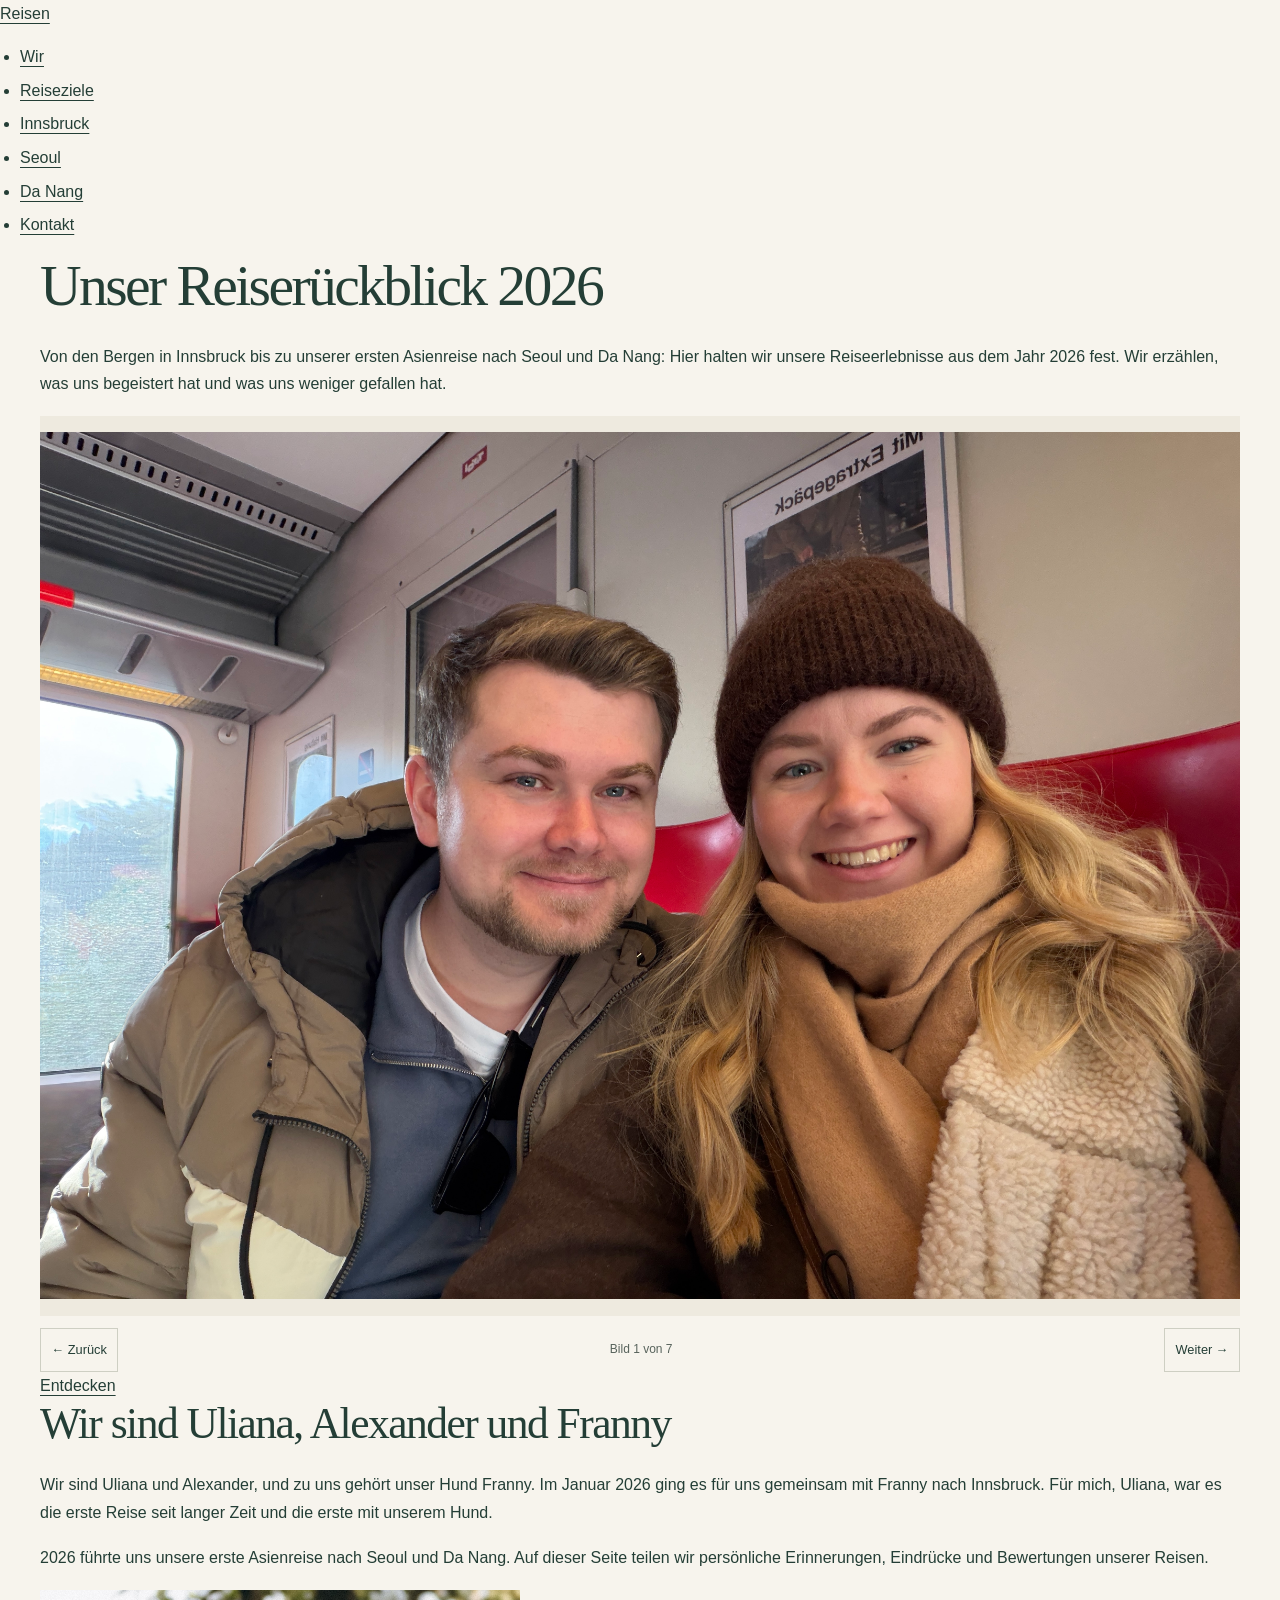
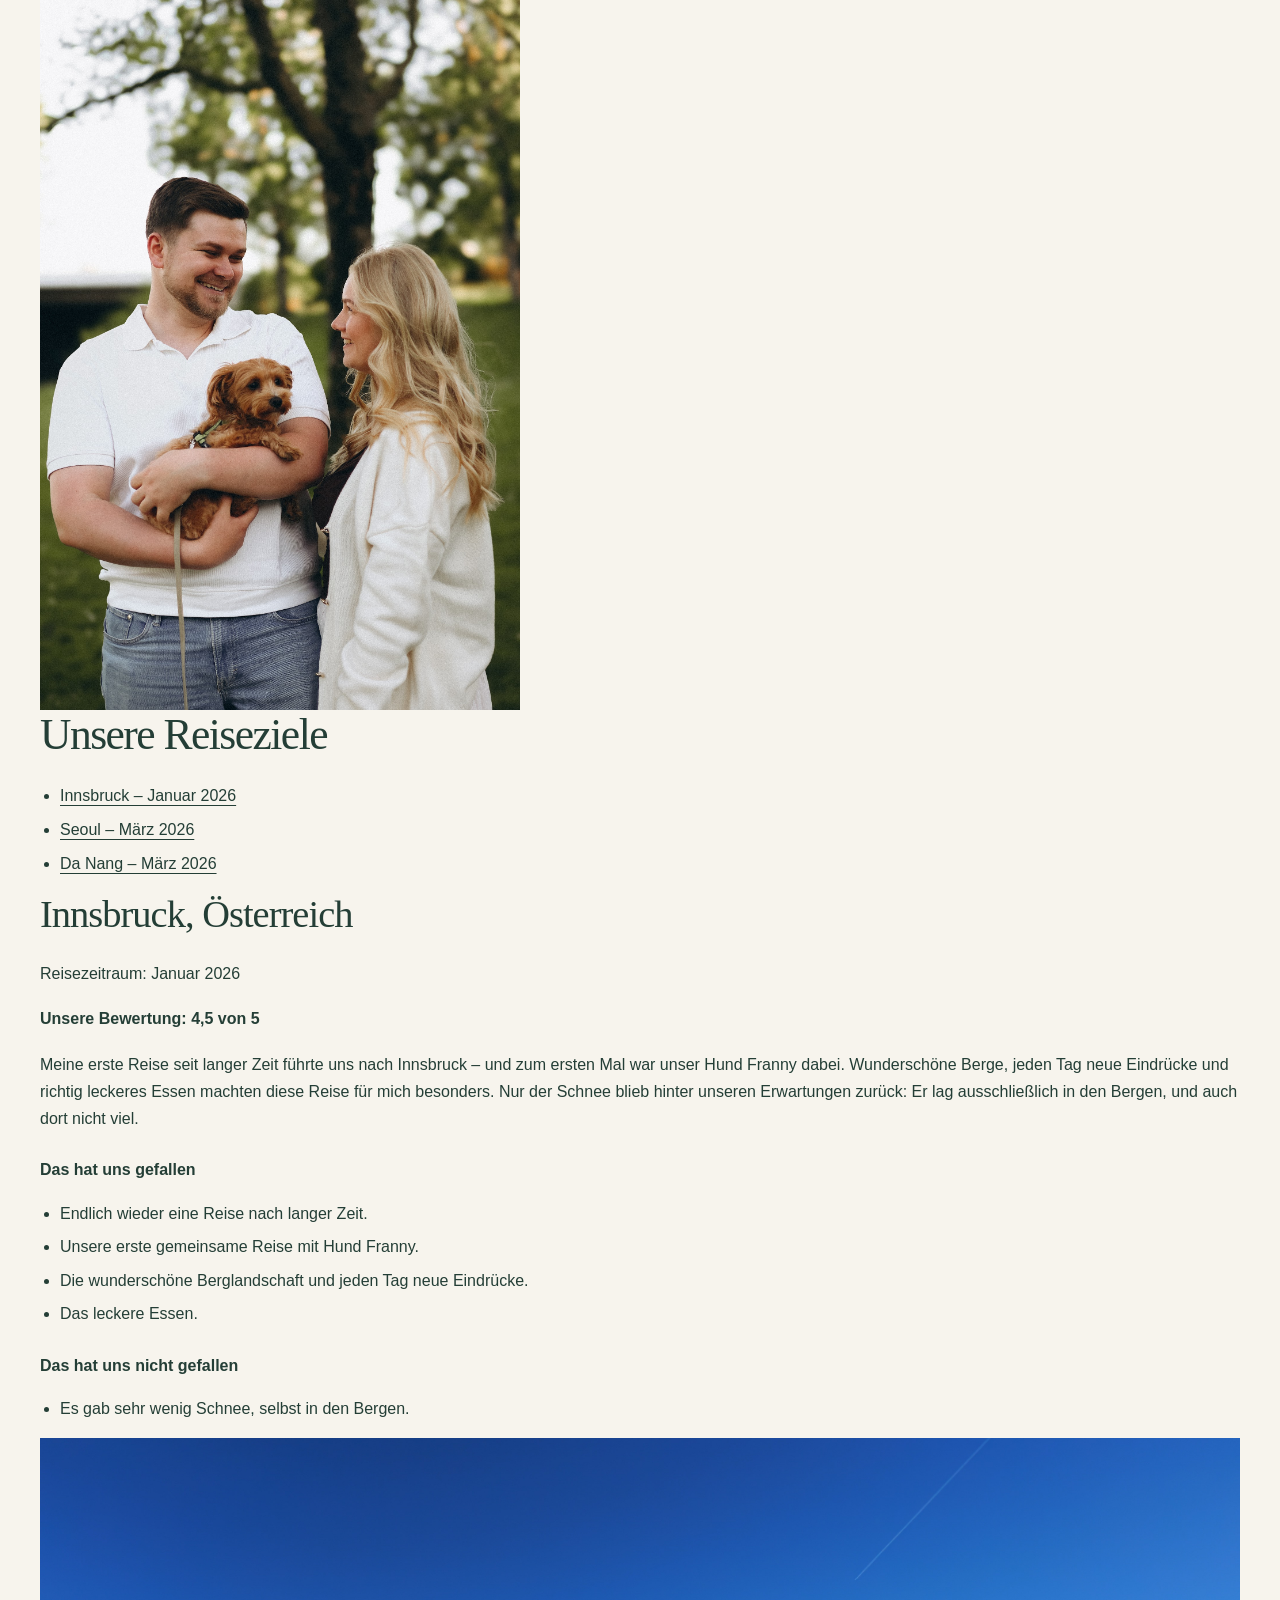
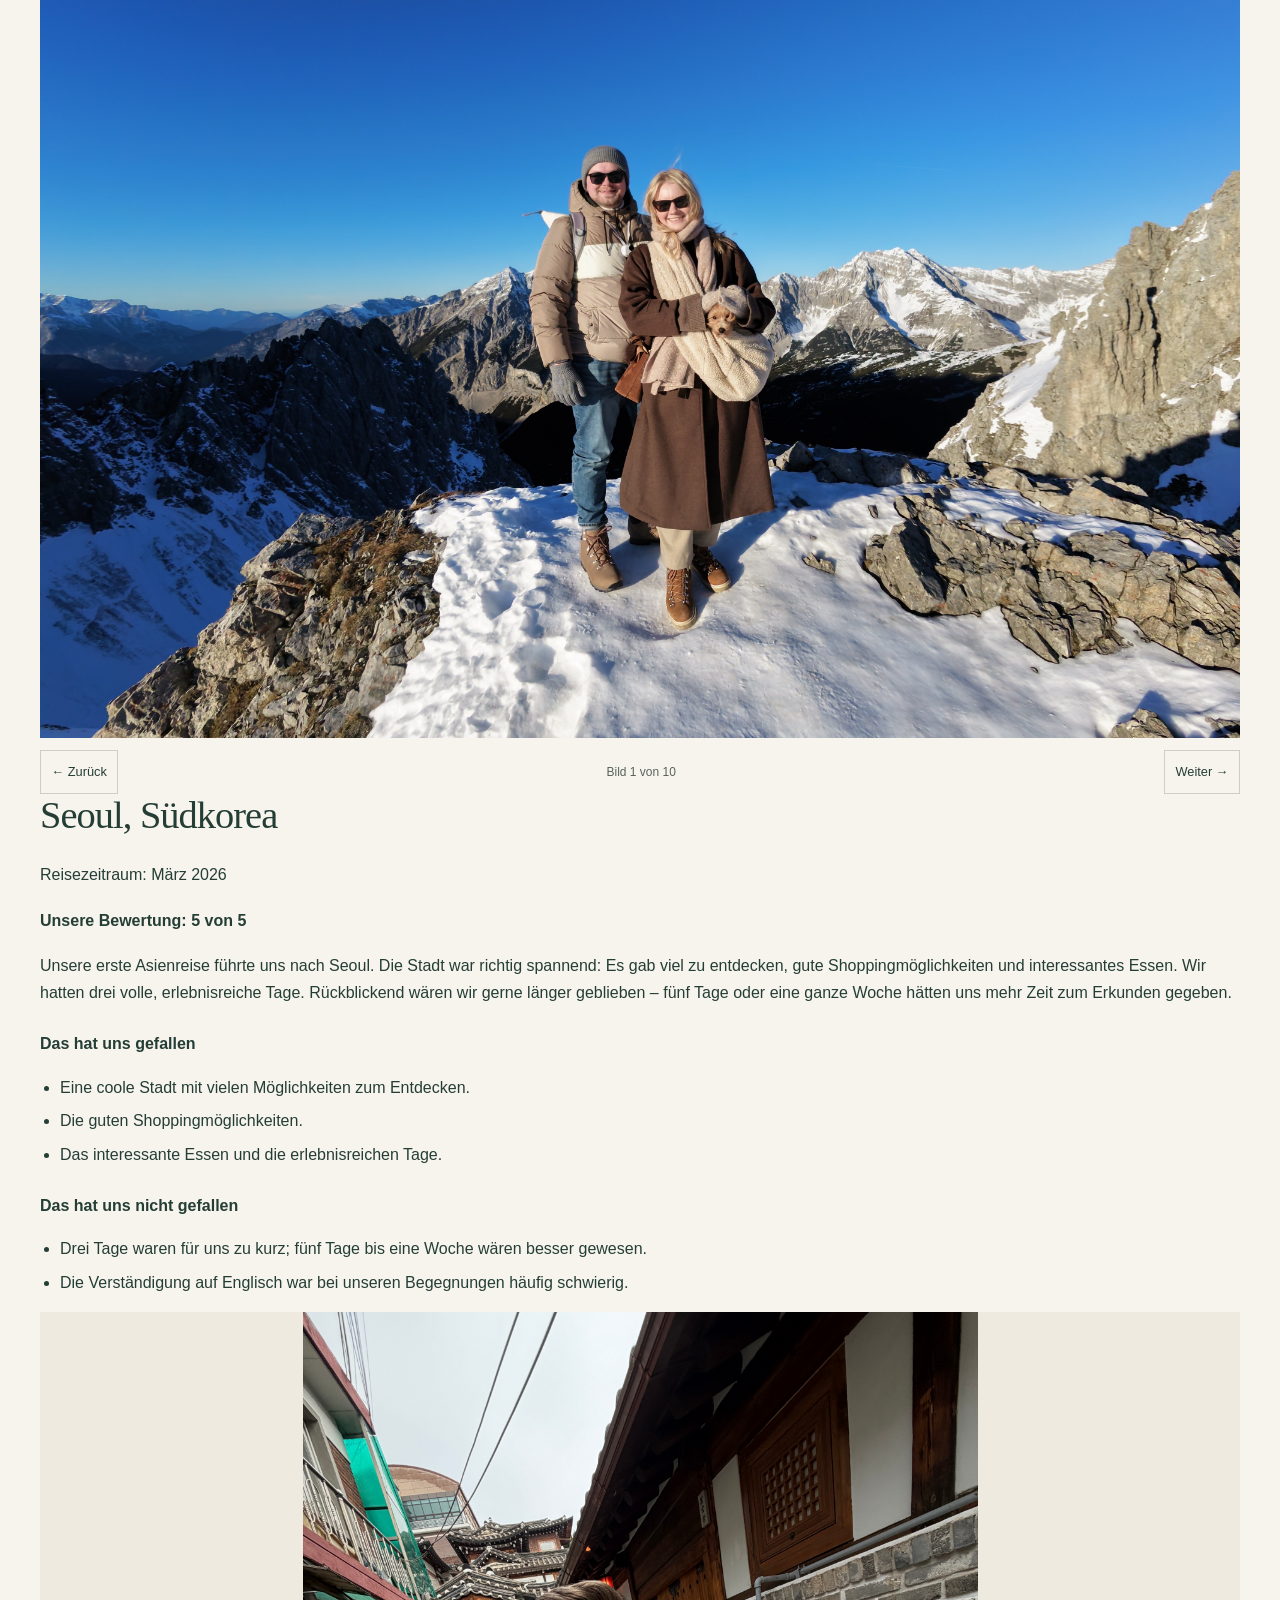
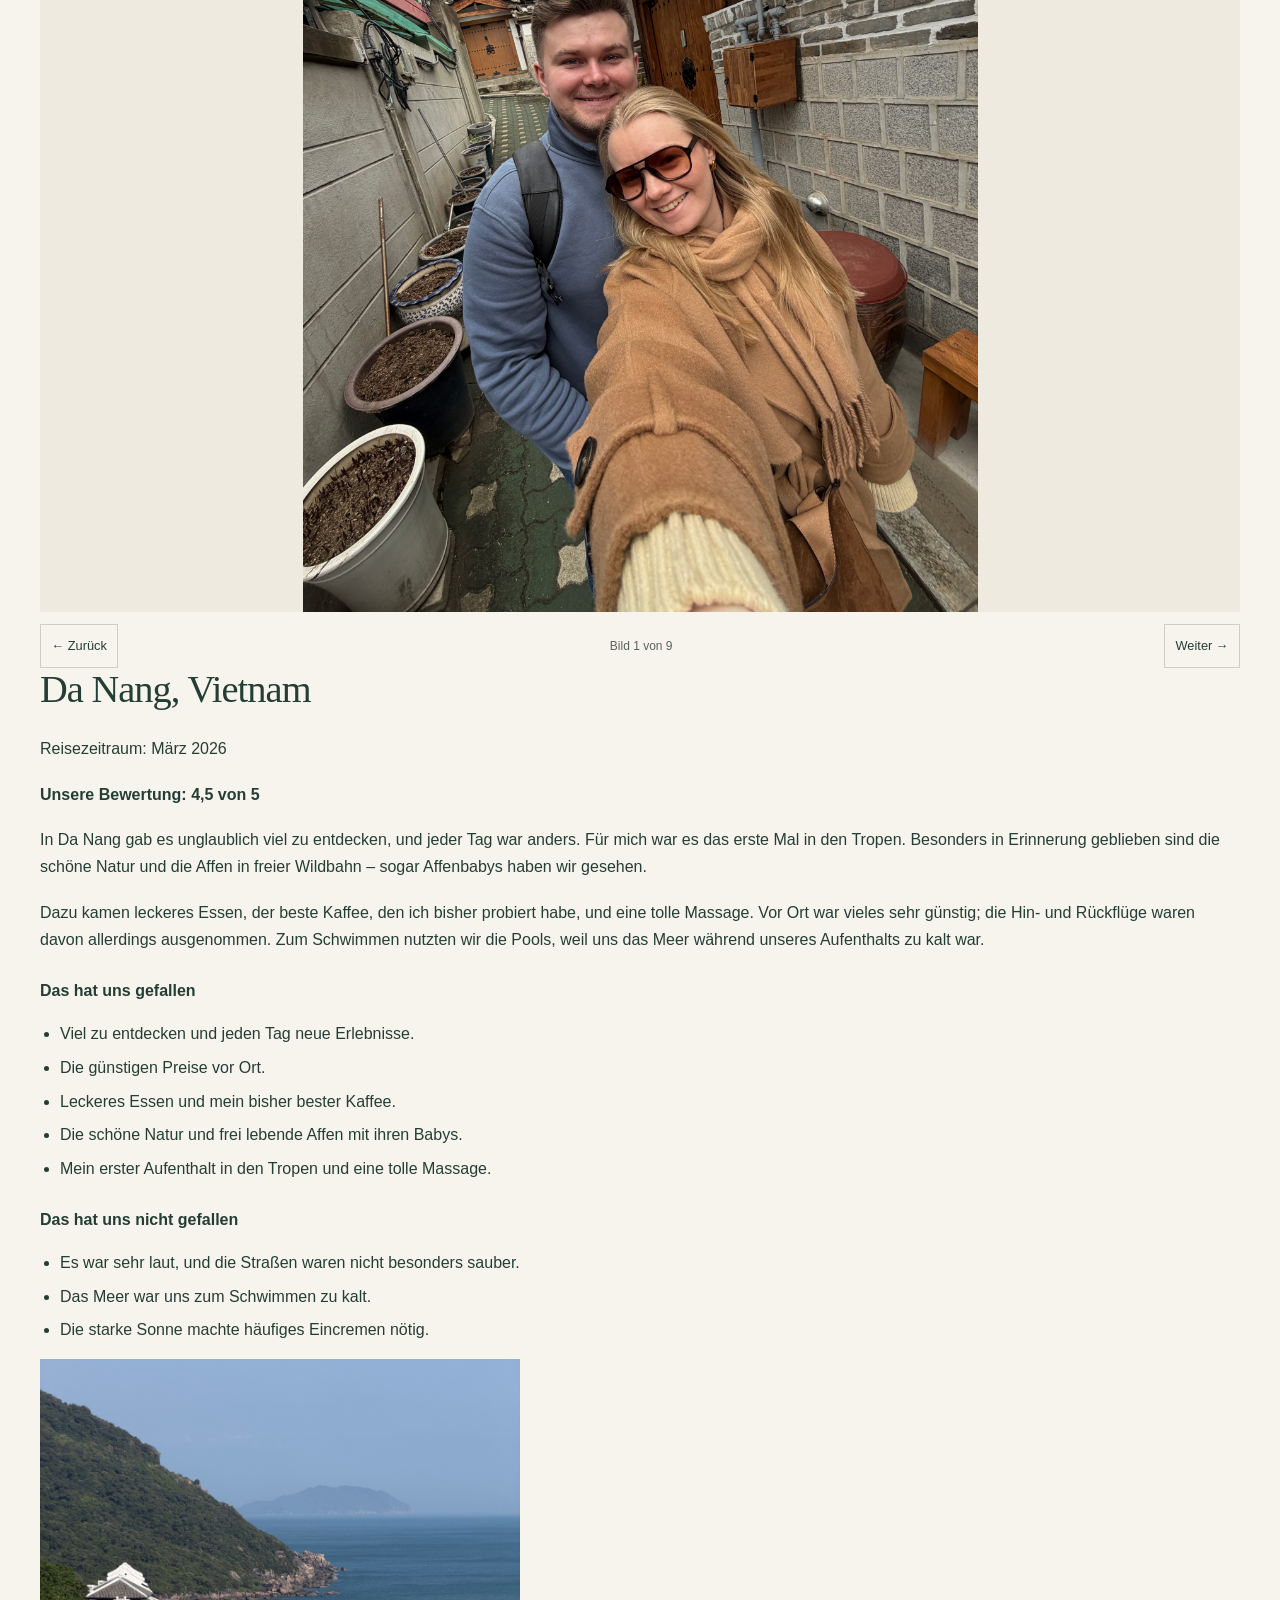
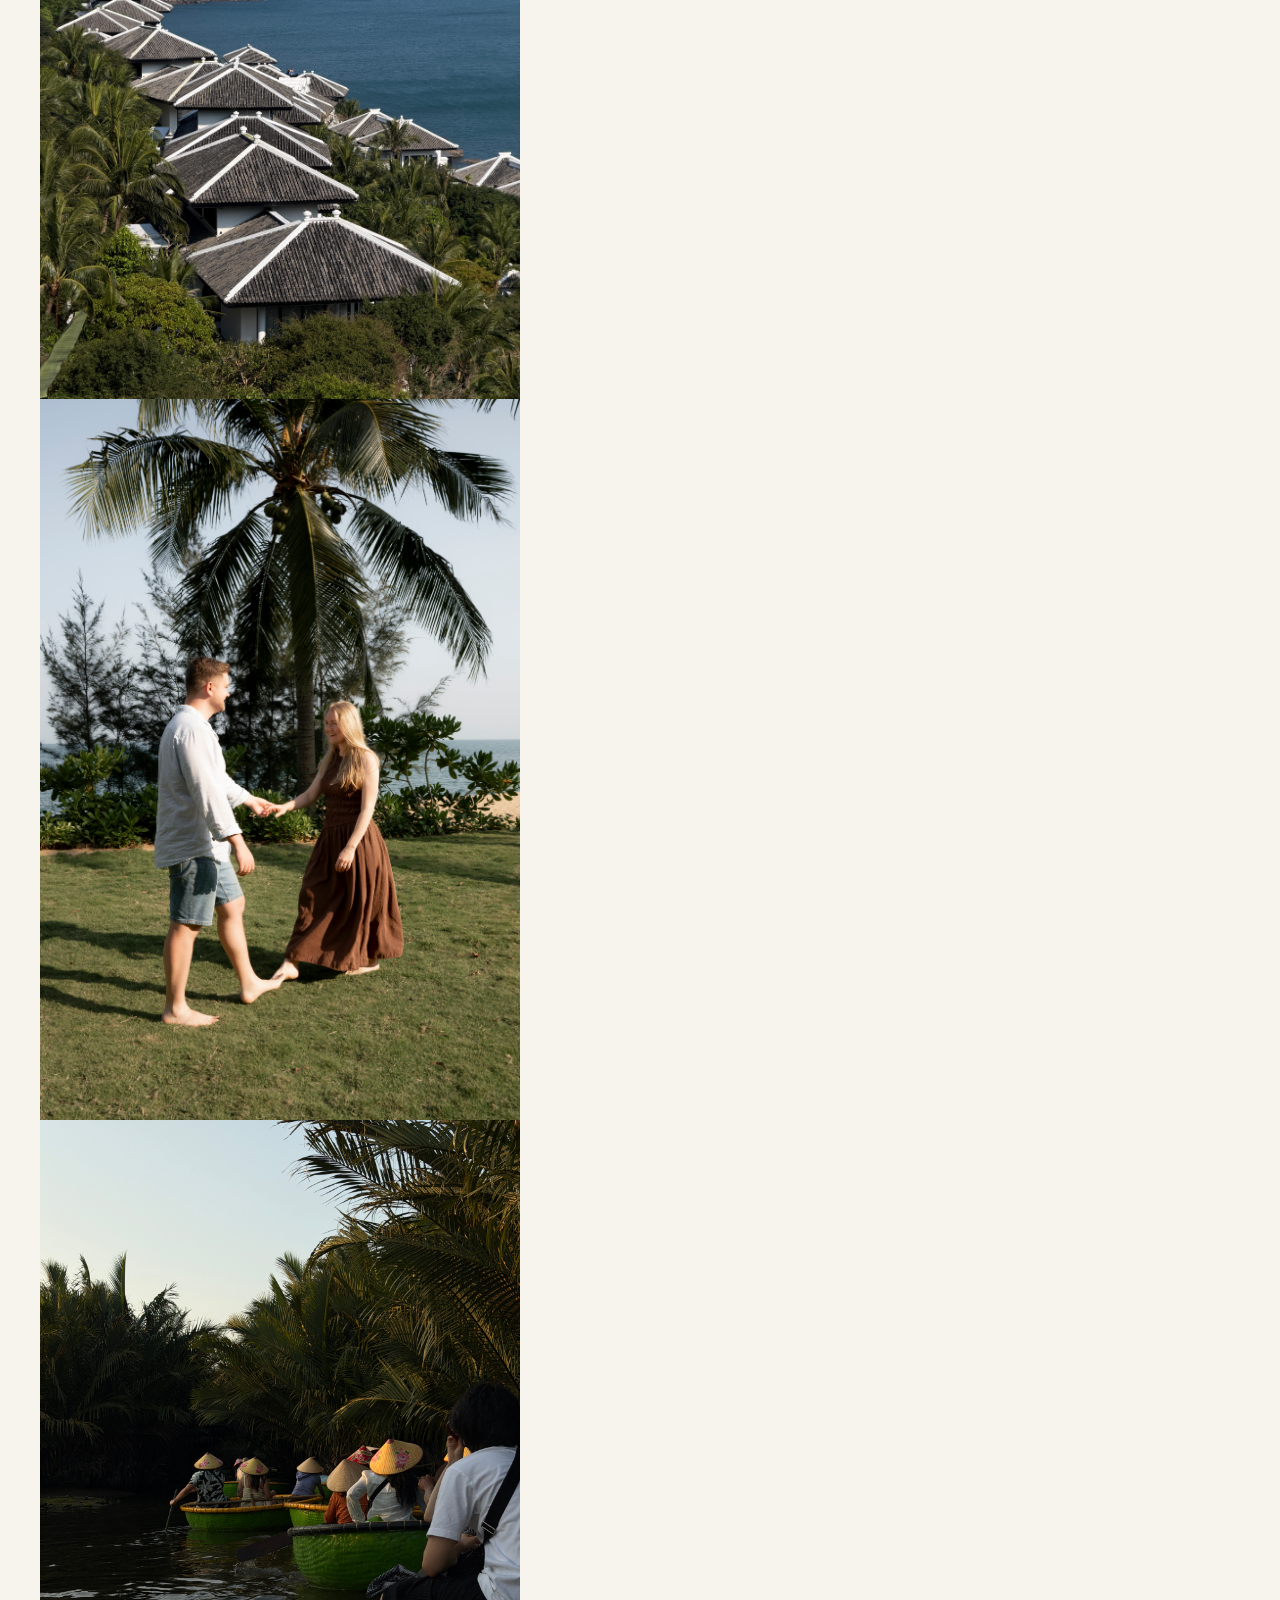
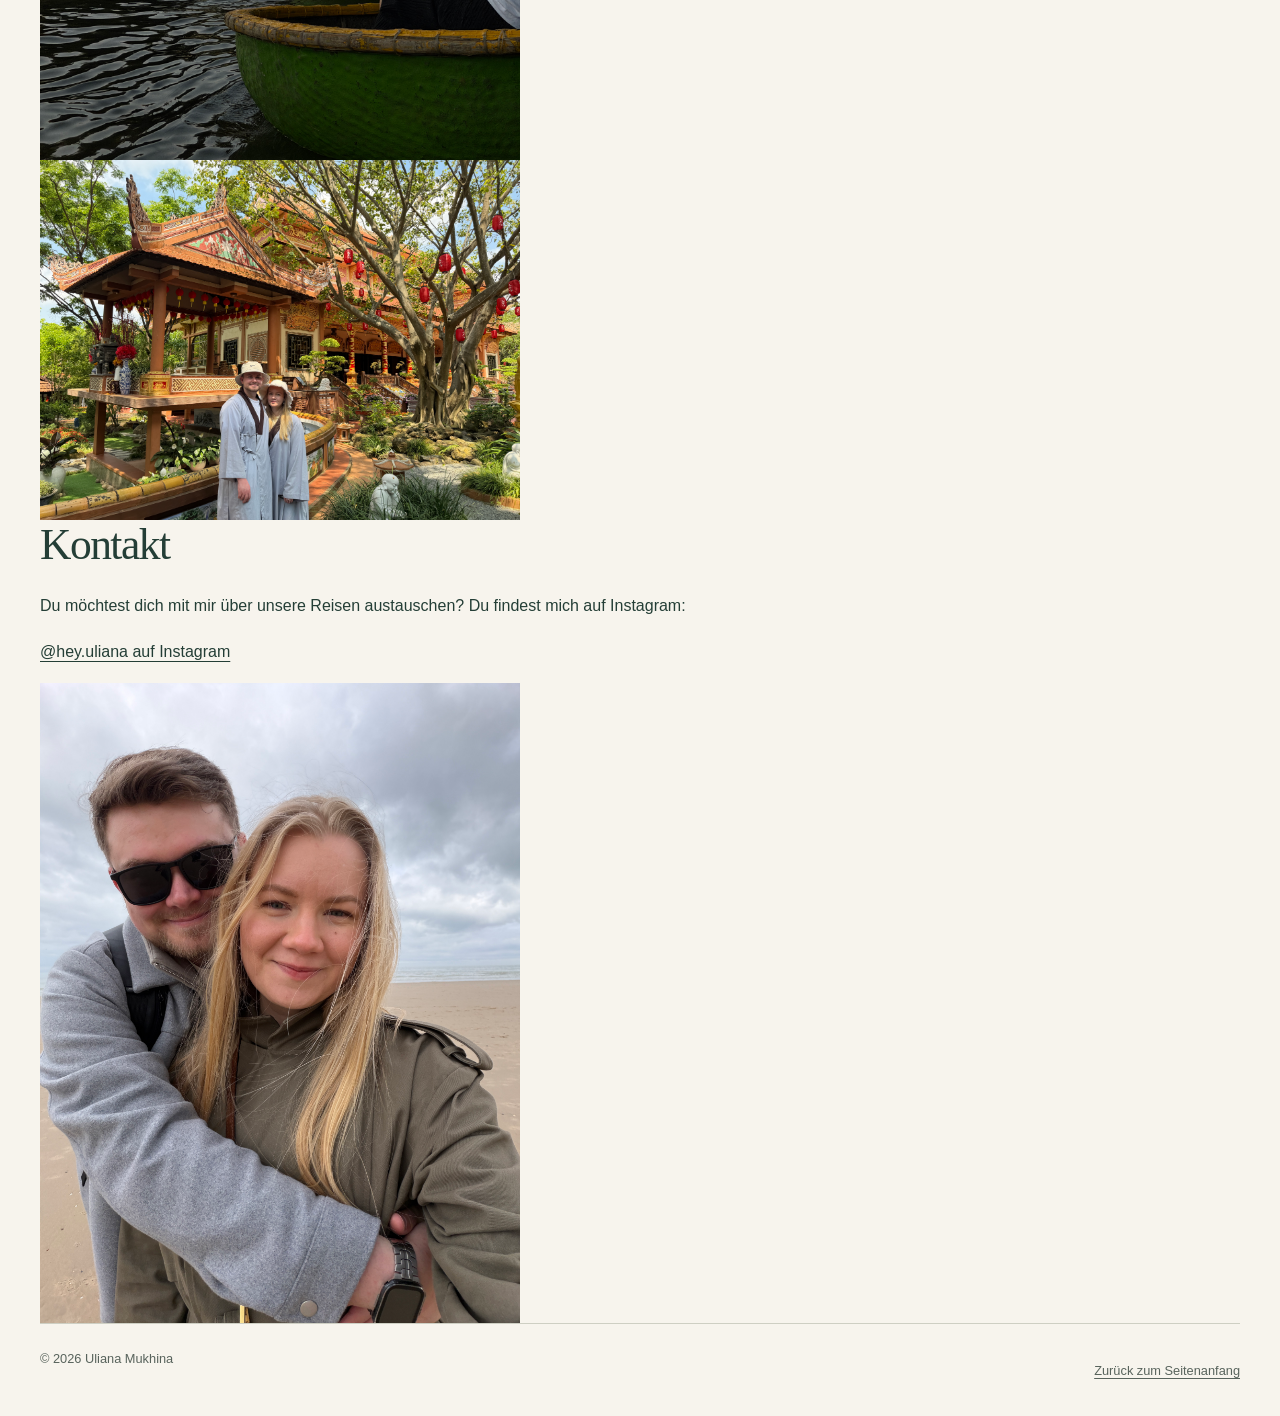
==== commit fe565fe1: "Grundgestaltung mit Farben, Typografie und Seitenabständen anlegen" ====
--- a/index.html
+++ b/index.html
@@ -8,29 +8,25 @@
     <meta name="theme-color" content="#f7f4ed">
     <link rel="stylesheet" href="assets/css/styles.css">
     <link rel="stylesheet" href="assets/css/slideshow.css">
-    <script src="assets/js/navigation.js" defer></script>
     <script src="assets/js/slideshow.js" defer></script>
   </head>
   <body>
     <a class="skip-link" href="#hauptinhalt">Zum Hauptinhalt springen</a>
-    <header class="site-header">
-      <div class="header-inner container">
-        <a class="brand" href="#start" aria-label="Reisen – zum Seitenanfang">Reisen<span aria-hidden="true">.</span></a>
-        <button class="menu-toggle" type="button" aria-expanded="false" aria-controls="hauptnavigation" hidden> <span>Menü</span><span class="menu-icon" aria-hidden="true"></span> </button>
-        <nav id="hauptnavigation" aria-label="Hauptnavigation">
-          <ul>
-            <li><a href="#wir">Wir</a></li>
-            <li><a href="#reiseziele">Reiseziele</a></li>
-            <li><a href="#innsbruck">Innsbruck</a></li>
-            <li><a href="#seoul">Seoul</a></li>
-            <li><a href="#da-nang">Da Nang</a></li>
-            <li><a href="#kontakt">Kontakt</a></li>
-          </ul>
-        </nav>
-      </div>
+    <header>
+      <a href="#start">Reisen</a>
+      <nav aria-label="Hauptnavigation">
+        <ul>
+          <li><a href="#wir">Wir</a></li>
+          <li><a href="#reiseziele">Reiseziele</a></li>
+          <li><a href="#innsbruck">Innsbruck</a></li>
+          <li><a href="#seoul">Seoul</a></li>
+          <li><a href="#da-nang">Da Nang</a></li>
+          <li><a href="#kontakt">Kontakt</a></li>
+        </ul>
+      </nav>
     </header>
     <main id="hauptinhalt" class="container" tabindex="-1">
-      <section id="start" aria-labelledby="start-titel" tabindex="-1">
+      <section id="start" aria-labelledby="start-titel">
         <h1 id="start-titel">Unser Reiserückblick 2026</h1>
         <p>Von den Bergen in Innsbruck bis zu unserer ersten Asienreise nach Seoul und Da Nang: Hier halten wir unsere Reiseerlebnisse aus dem Jahr 2026 fest. Wir erzählen, was uns begeistert hat und was uns weniger gefallen hat.</p>
         <div id="rueckblick-bilder" class="slideshow" data-slideshow role="group" aria-label="Unser Reiserückblick">
@@ -79,7 +75,7 @@
         </div>
         <a href="#reiseziele">Entdecken</a>
       </section>
-      <section id="wir" aria-labelledby="wir-titel" tabindex="-1">
+      <section id="wir" aria-labelledby="wir-titel">
         <h2 id="wir-titel">Wir sind Uliana, Alexander und Franny</h2>
         <p>Wir sind Uliana und Alexander, und zu uns gehört unser Hund Franny. Im Januar 2026 ging es für uns gemeinsam mit Franny nach Innsbruck. Für mich, Uliana, war es die erste Reise seit langer Zeit und die erste mit unserem Hund.</p>
         <p>2026 führte uns unsere erste Asienreise nach Seoul und Da Nang. Auf dieser Seite teilen wir persönliche Erinnerungen, Eindrücke und Bewertungen unserer Reisen.</p>
@@ -90,14 +86,14 @@
           style="width: 100%; max-width: 480px; height: auto;"
           loading="lazy">
       </section>
-      <section id="reiseziele" aria-labelledby="reiseziele-titel" tabindex="-1">
+      <section id="reiseziele" aria-labelledby="reiseziele-titel">
         <h2 id="reiseziele-titel">Unsere Reiseziele</h2>
         <ul>
           <li><a href="#innsbruck">Innsbruck – Januar 2026</a></li>
           <li><a href="#seoul">Seoul – März 2026</a></li>
           <li><a href="#da-nang">Da Nang – März 2026</a></li>
         </ul>
-        <article id="innsbruck" aria-labelledby="innsbruck-titel" tabindex="-1">
+        <article id="innsbruck" aria-labelledby="innsbruck-titel">
           <h3 id="innsbruck-titel">Innsbruck, Österreich</h3>
           <p>Reisezeitraum: <time datetime="2026-01">Januar 2026</time></p>
           <p><strong>Unsere Bewertung: 4,5 von 5</strong></p>
@@ -173,7 +169,7 @@
             </div>
           </div>
         </article>
-        <article id="seoul" aria-labelledby="seoul-titel" tabindex="-1">
+        <article id="seoul" aria-labelledby="seoul-titel">
           <h3 id="seoul-titel">Seoul, Südkorea</h3>
           <p>Reisezeitraum: <time datetime="2026-03">März 2026</time></p>
           <p><strong>Unsere Bewertung: 5 von 5</strong></p>
@@ -244,7 +240,7 @@
             </div>
           </div>
         </article>
-        <article id="da-nang" aria-labelledby="da-nang-titel" tabindex="-1">
+        <article id="da-nang" aria-labelledby="da-nang-titel">
           <h3 id="da-nang-titel">Da Nang, Vietnam</h3>
           <p>Reisezeitraum: <time datetime="2026-03">März 2026</time></p>
           <p><strong>Unsere Bewertung: 4,5 von 5</strong></p>
@@ -292,7 +288,7 @@
           </div>
         </article>
       </section>
-      <section id="kontakt" aria-labelledby="kontakt-titel" tabindex="-1">
+      <section id="kontakt" aria-labelledby="kontakt-titel">
         <h2 id="kontakt-titel">Kontakt</h2>
         <p>Du möchtest dich mit mir über unsere Reisen austauschen? Du findest mich auf Instagram:</p>
         <p><a href="https://www.instagram.com/hey.uliana/">@hey.uliana auf Instagram</a></p>
--- a/assets/css/styles.css
+++ b/assets/css/styles.css
@@ -70,22 +70,7 @@
   transform: translateY(-180%);
 }
 .skip-link:focus { transform: translateY(0); }
-
-/* Flexbox lässt das mobile Menü in eine eigene Zeile umbrechen. */
-.site-header { border-bottom: 1px solid var(--line); }
-.header-inner { display: flex; flex-wrap: wrap; align-items: center; justify-content: space-between; gap: 0.5rem 1.5rem; padding-block: 1rem; }
 .header-inner > *, .hero > *, .about > *, .contact > * { min-width: 0; }
-.brand { text-decoration: none; font-family: Georgia, serif; font-size: 2rem; letter-spacing: -0.07em; }
-.brand span { color: var(--accent); }
-.menu-toggle { display: inline-flex; align-items: center; gap: 0.75rem; min-height: 44px; padding: 0.45rem 0.85rem; border: 1px solid var(--line); background: transparent; color: var(--ink); }
-.menu-icon { position: relative; display: block; width: 18px; height: 10px; border-block: 1px solid currentColor; }
-.menu-icon::after { content: ""; position: absolute; top: 3.5px; width: 100%; border-top: 1px solid currentColor; }
-.menu-toggle[aria-expanded="true"] { background: var(--ink); color: var(--paper); }
-#hauptnavigation { flex-basis: 100%; }
-#hauptnavigation ul { display: flex; flex-direction: column; gap: 0.25rem; list-style: none; margin: 0.5rem 0 0; padding: 0; }
-#hauptnavigation li { margin: 0; }
-#hauptnavigation a { display: block; padding: 0.65rem 0.5rem; text-decoration: none; font-size: 0.9rem; }
-#hauptnavigation a:hover { background: var(--surface); }
 
 .button { display: inline-flex; justify-content: space-between; align-items: center; gap: 1rem; min-height: 48px; padding: 0.7rem 1.2rem; color: var(--paper); background: var(--ink); text-decoration: none; font-size: 0.9rem; }
 .button:hover { color: var(--paper); background: var(--accent); }
@@ -100,13 +85,6 @@
   .section-block { padding-block: 4.5rem; }
 }
 
-/* Desktop: Text und Bilder folgen den wechselnden Spalten der Papierskizze. */
-@media (min-width: 1024px) {
-  .header-inner { flex-wrap: nowrap; }
-  #hauptnavigation { flex-basis: auto; }
-  #hauptnavigation ul { flex-direction: row; flex-wrap: wrap; gap: 0.4rem; margin: 0; }
-}
-
 @media (prefers-reduced-motion: reduce) {
   html { scroll-behavior: auto; }
 }
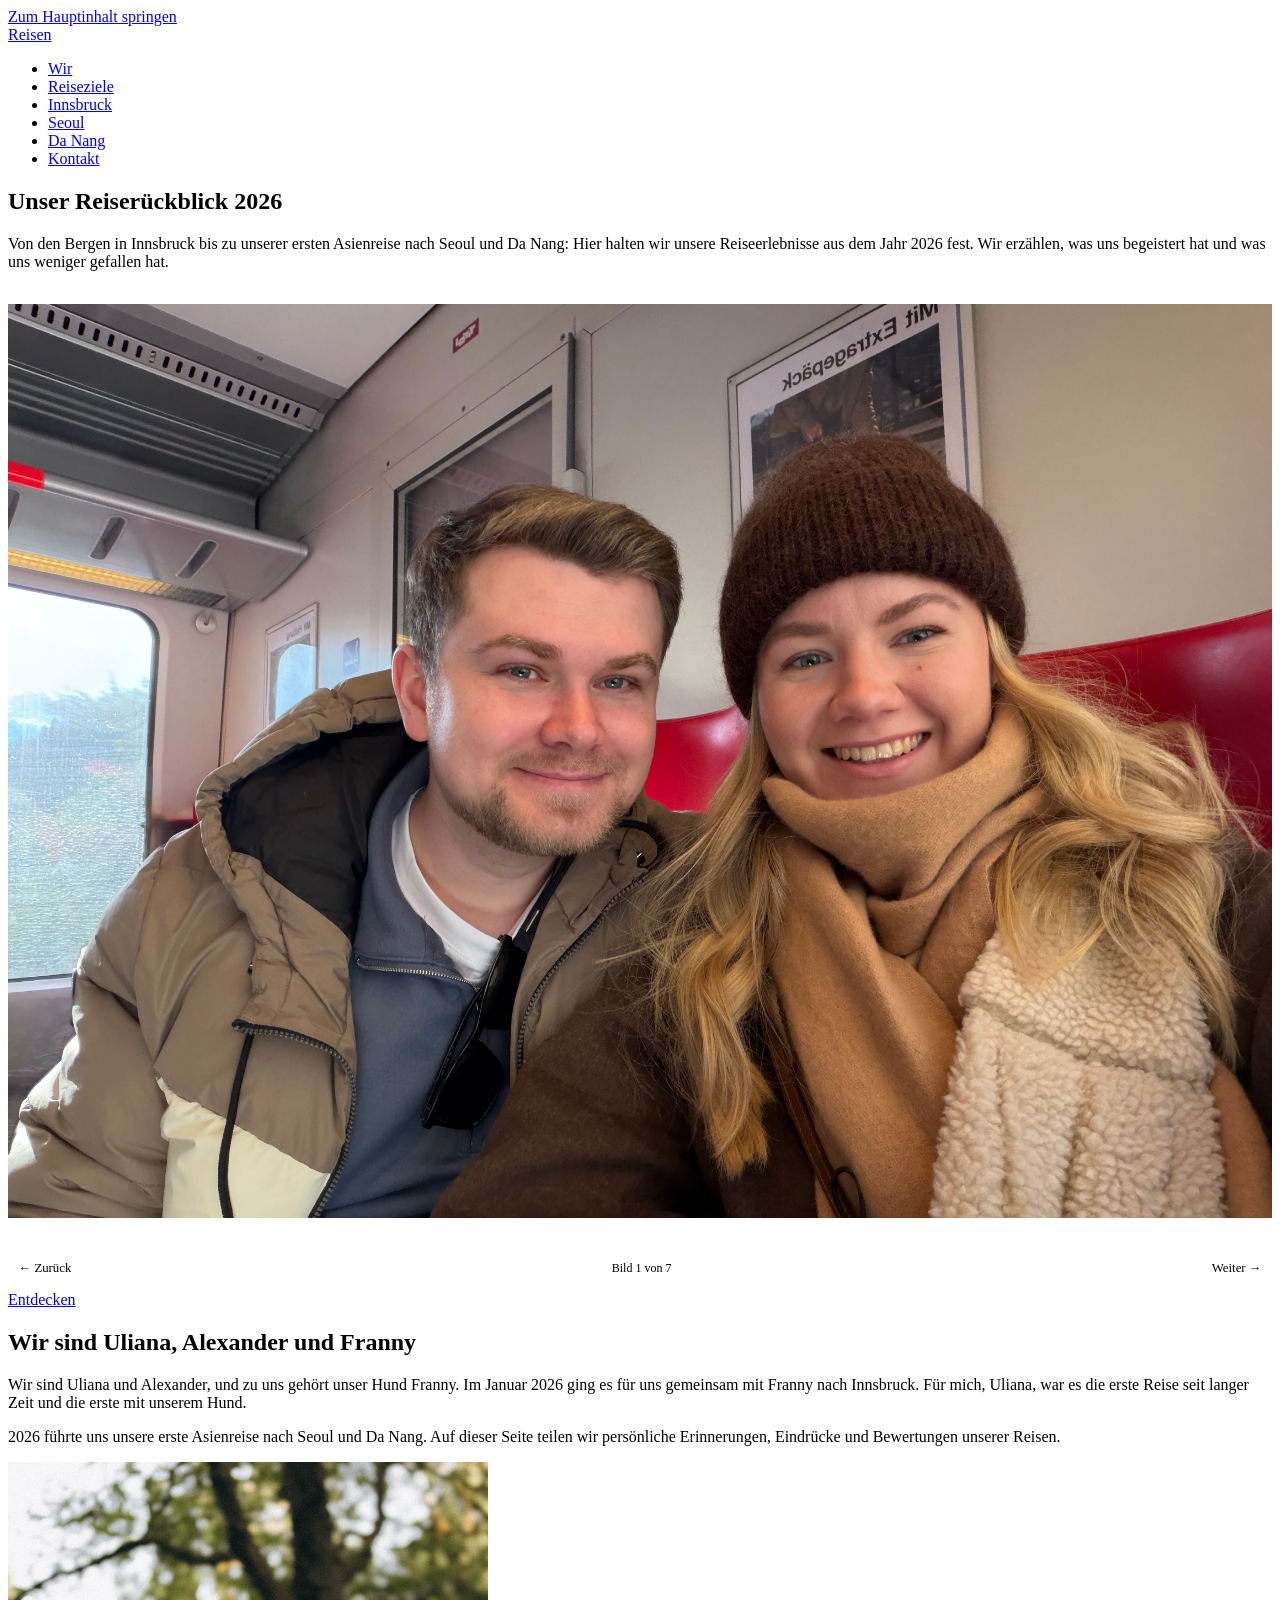
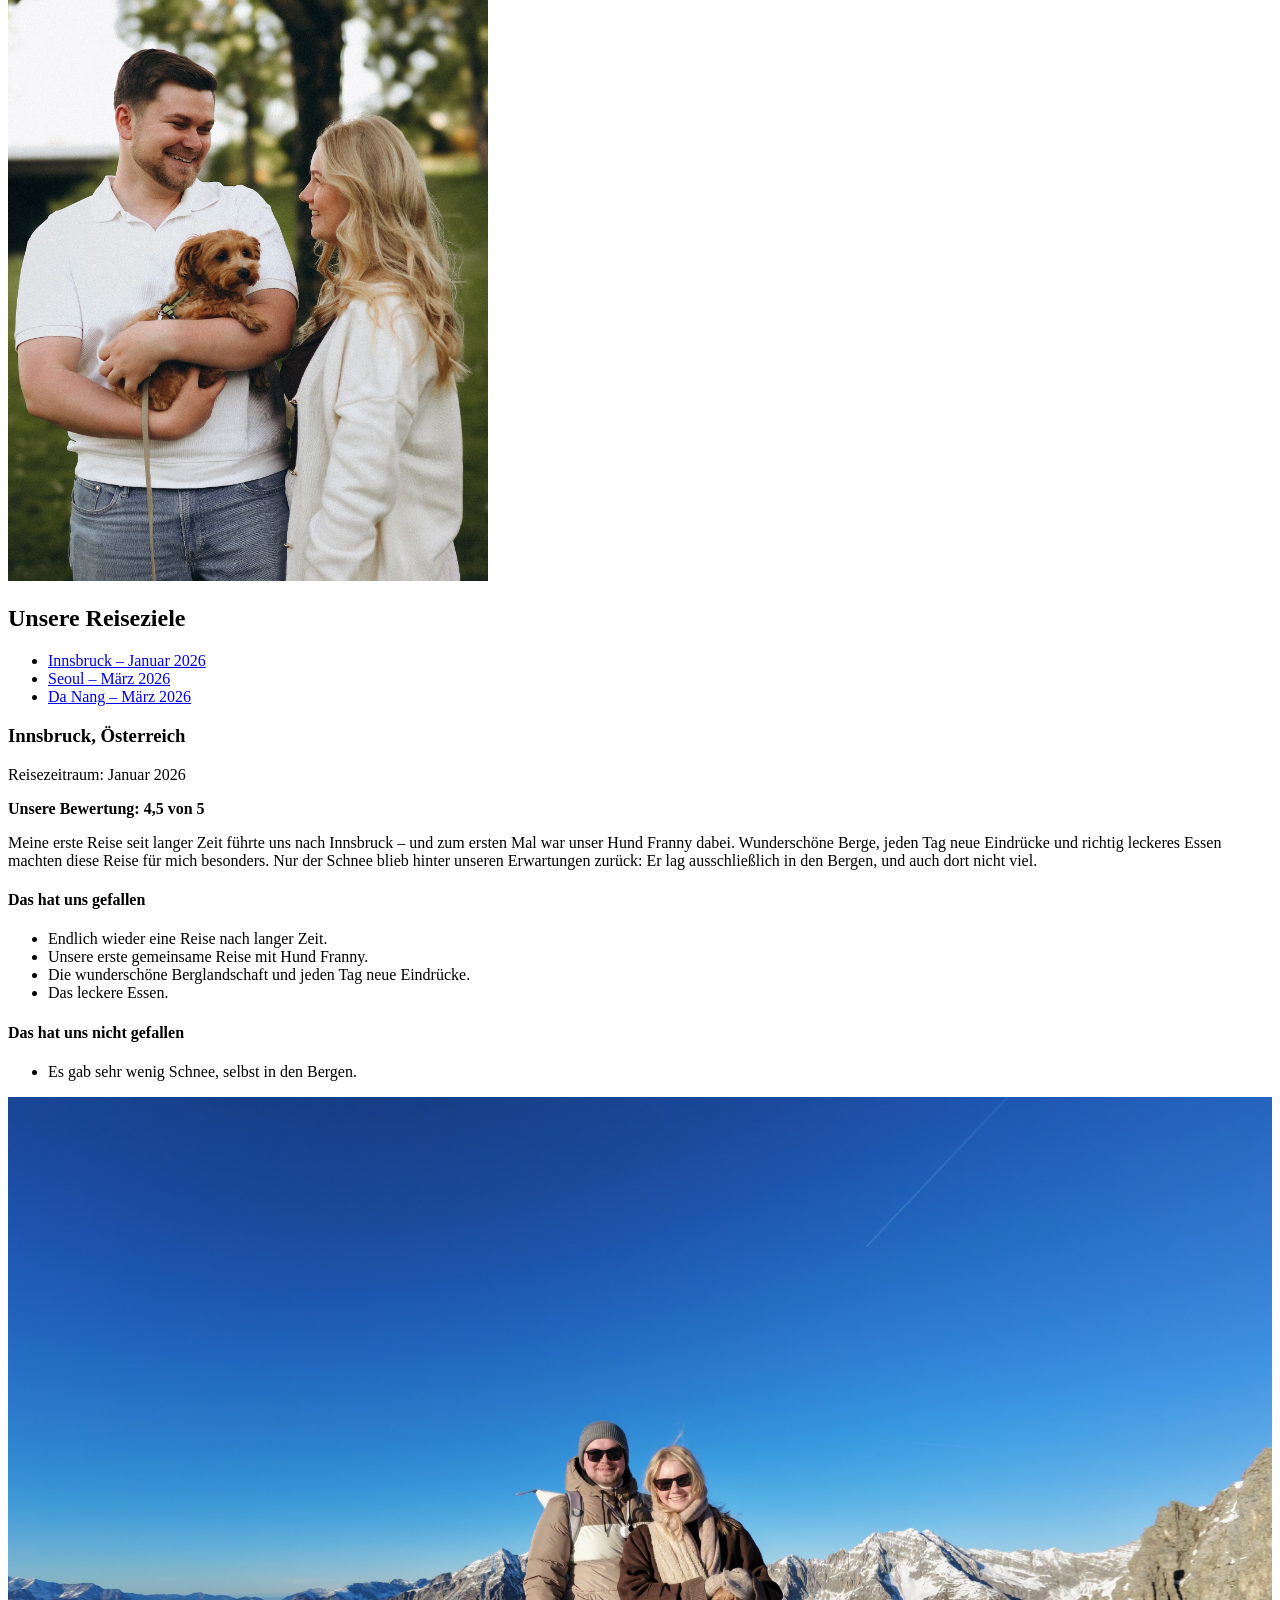
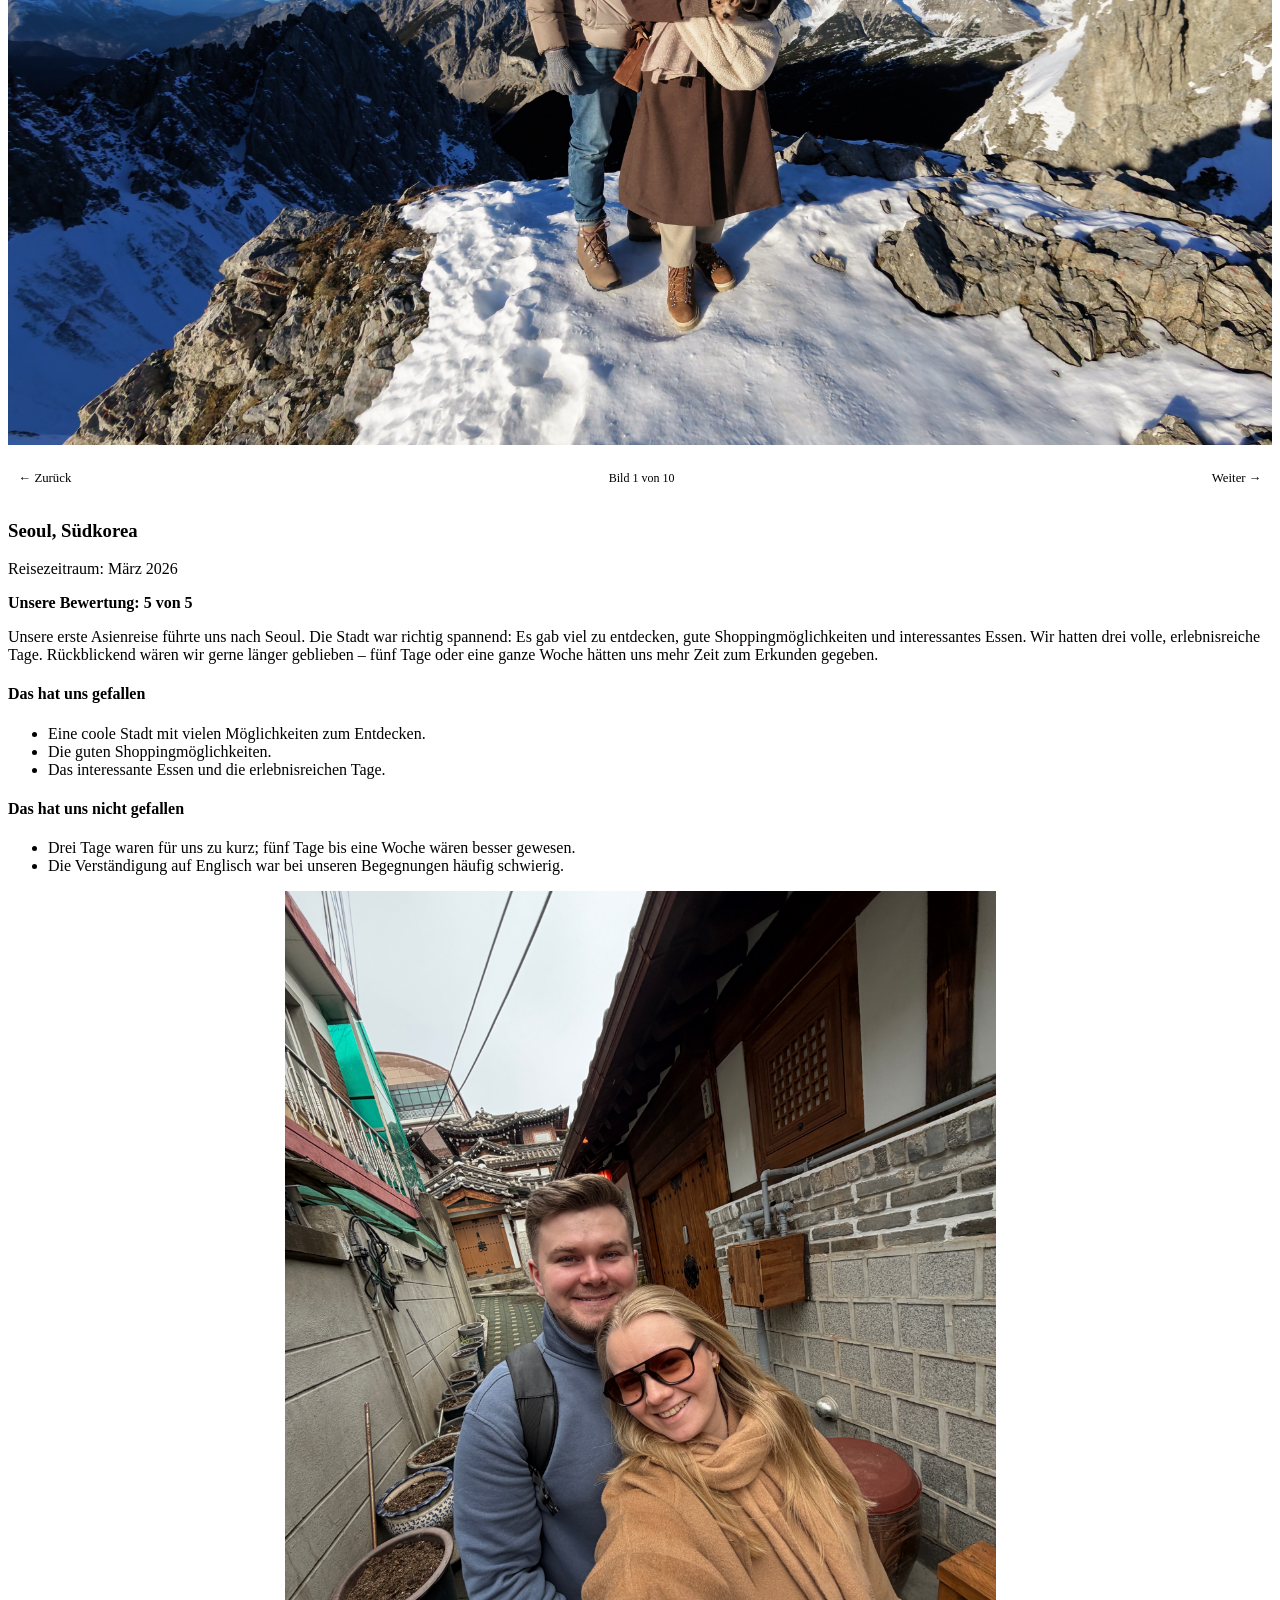
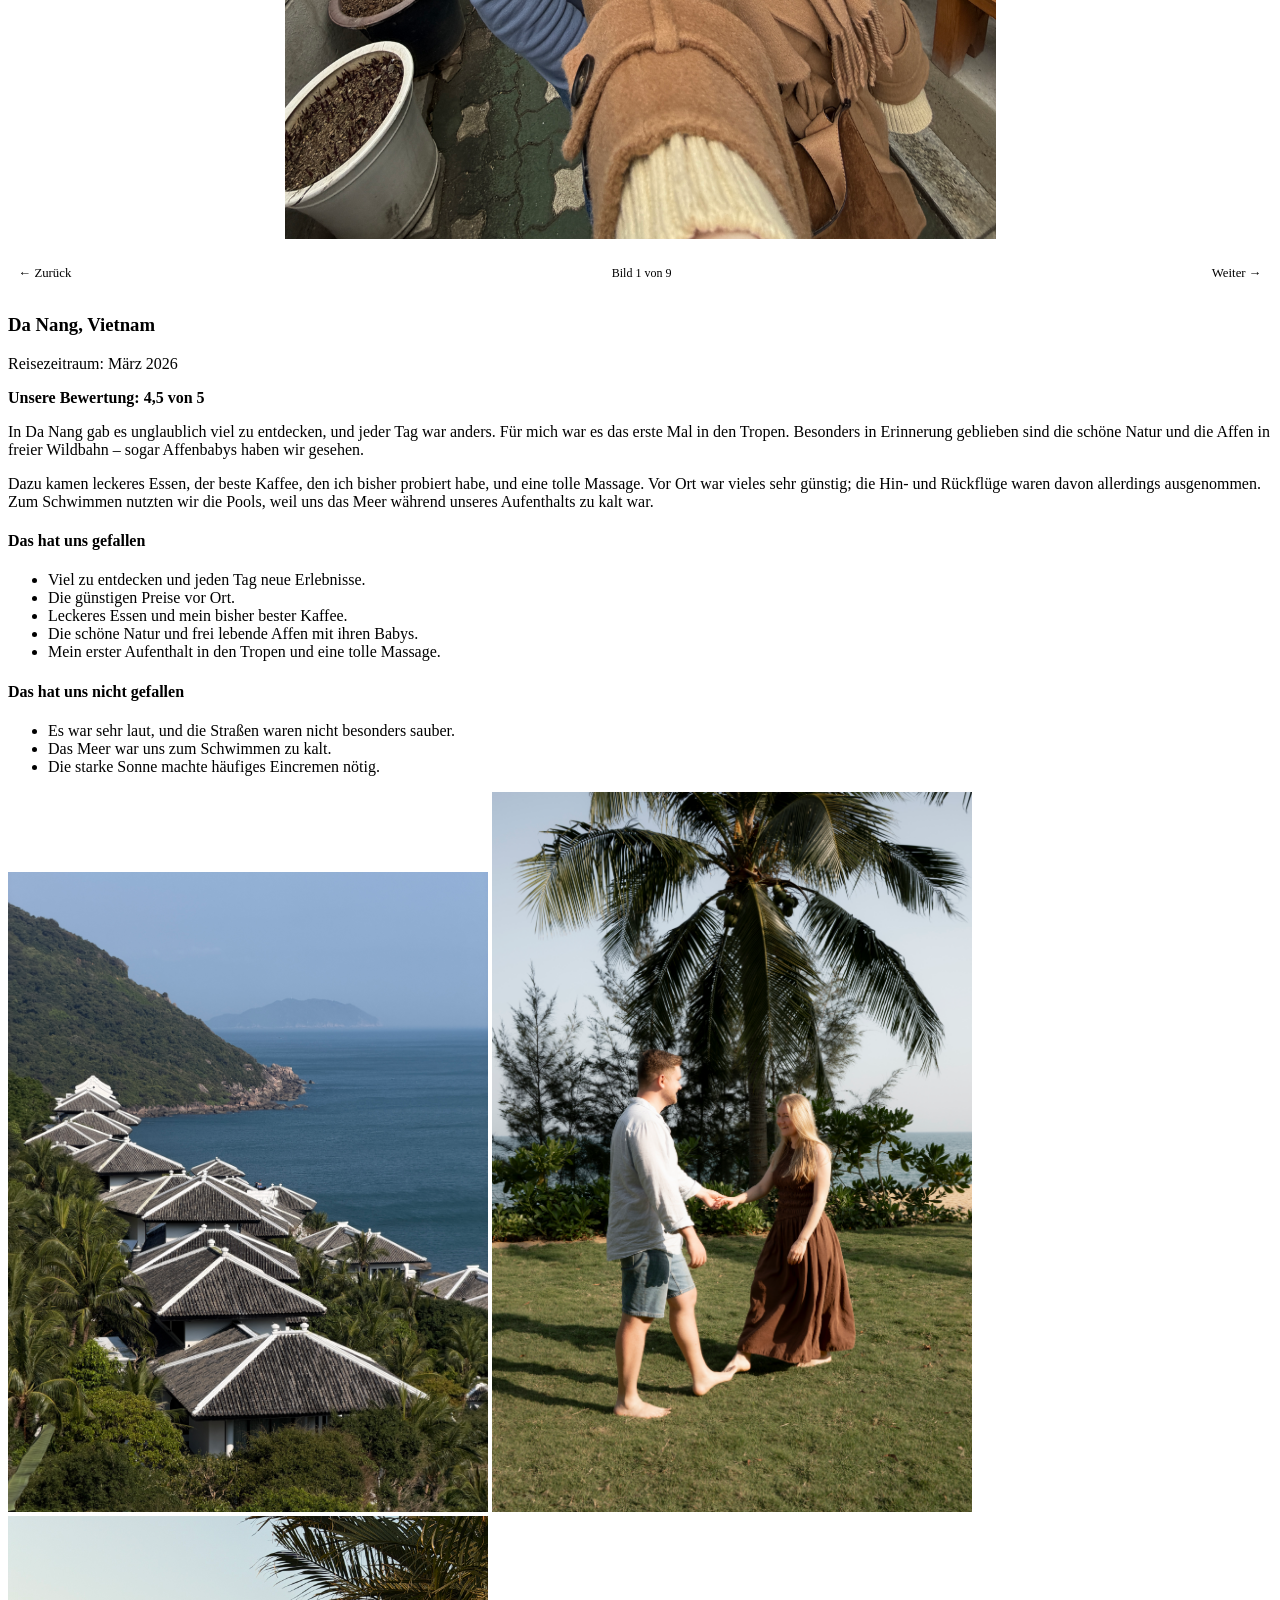
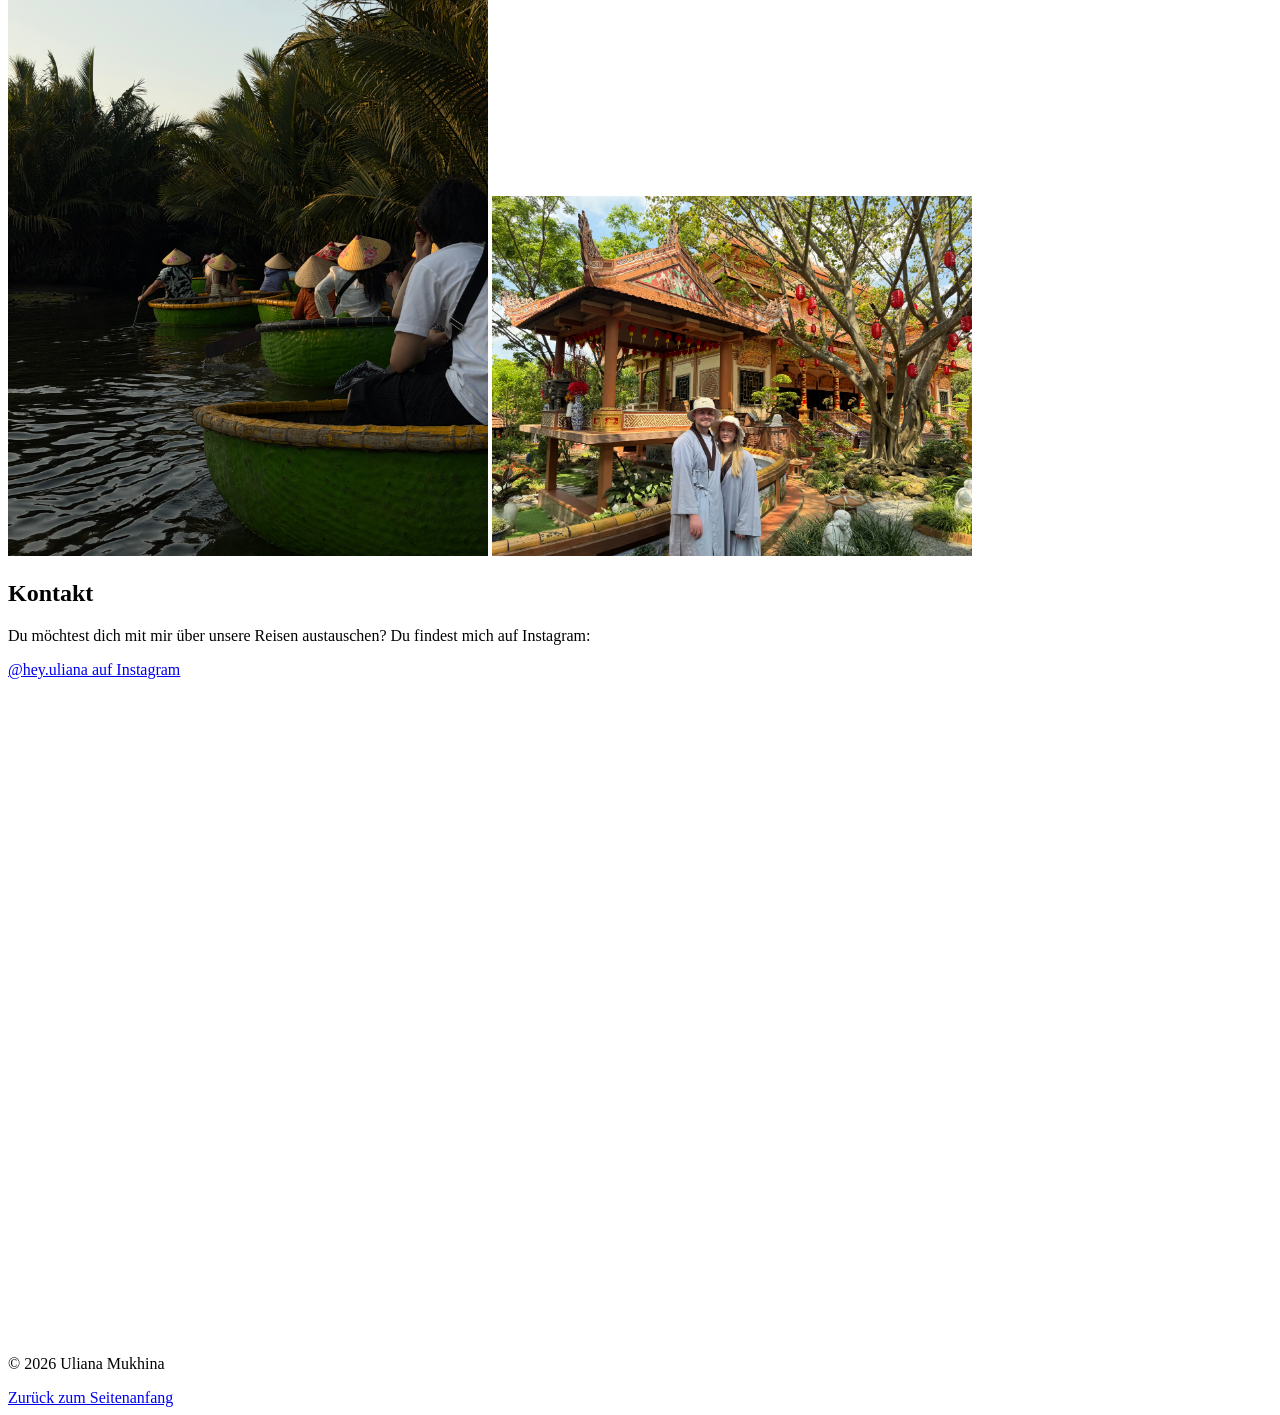
==== commit cf8c5572: "Bildpfade vereinheitlichen und Fotoabmessungen ergänzen" ====
--- a/index.html
+++ b/index.html
@@ -5,13 +5,11 @@
     <meta name="viewport" content="width=device-width, initial-scale=1">
     <meta name="description" content="Unser persönlicher Reiserückblick 2026: Erinnerungen an Innsbruck mit Hund Franny, Seoul und Da Nang.">
     <title>Unser Reiserückblick 2026 | Uliana Mukhina</title>
-    <meta name="theme-color" content="#f7f4ed">
-    <link rel="stylesheet" href="assets/css/styles.css">
     <link rel="stylesheet" href="assets/css/slideshow.css">
     <script src="assets/js/slideshow.js" defer></script>
   </head>
   <body>
-    <a class="skip-link" href="#hauptinhalt">Zum Hauptinhalt springen</a>
+    <a href="#hauptinhalt">Zum Hauptinhalt springen</a>
     <header>
       <a href="#start">Reisen</a>
       <nav aria-label="Hauptnavigation">
@@ -25,7 +23,7 @@
         </ul>
       </nav>
     </header>
-    <main id="hauptinhalt" class="container" tabindex="-1">
+    <main id="hauptinhalt">
       <section id="start" aria-labelledby="start-titel">
         <h1 id="start-titel">Unser Reiserückblick 2026</h1>
         <p>Von den Bergen in Innsbruck bis zu unserer ersten Asienreise nach Seoul und Da Nang: Hier halten wir unsere Reiseerlebnisse aus dem Jahr 2026 fest. Wir erzählen, was uns begeistert hat und was uns weniger gefallen hat.</p>
@@ -300,7 +298,7 @@
           loading="lazy">
       </section>
     </main>
-    <footer class="site-footer container">
+    <footer>
       <p>© 2026 Uliana Mukhina</p>
       <a href="#start">Zurück zum Seitenanfang</a>
     </footer>
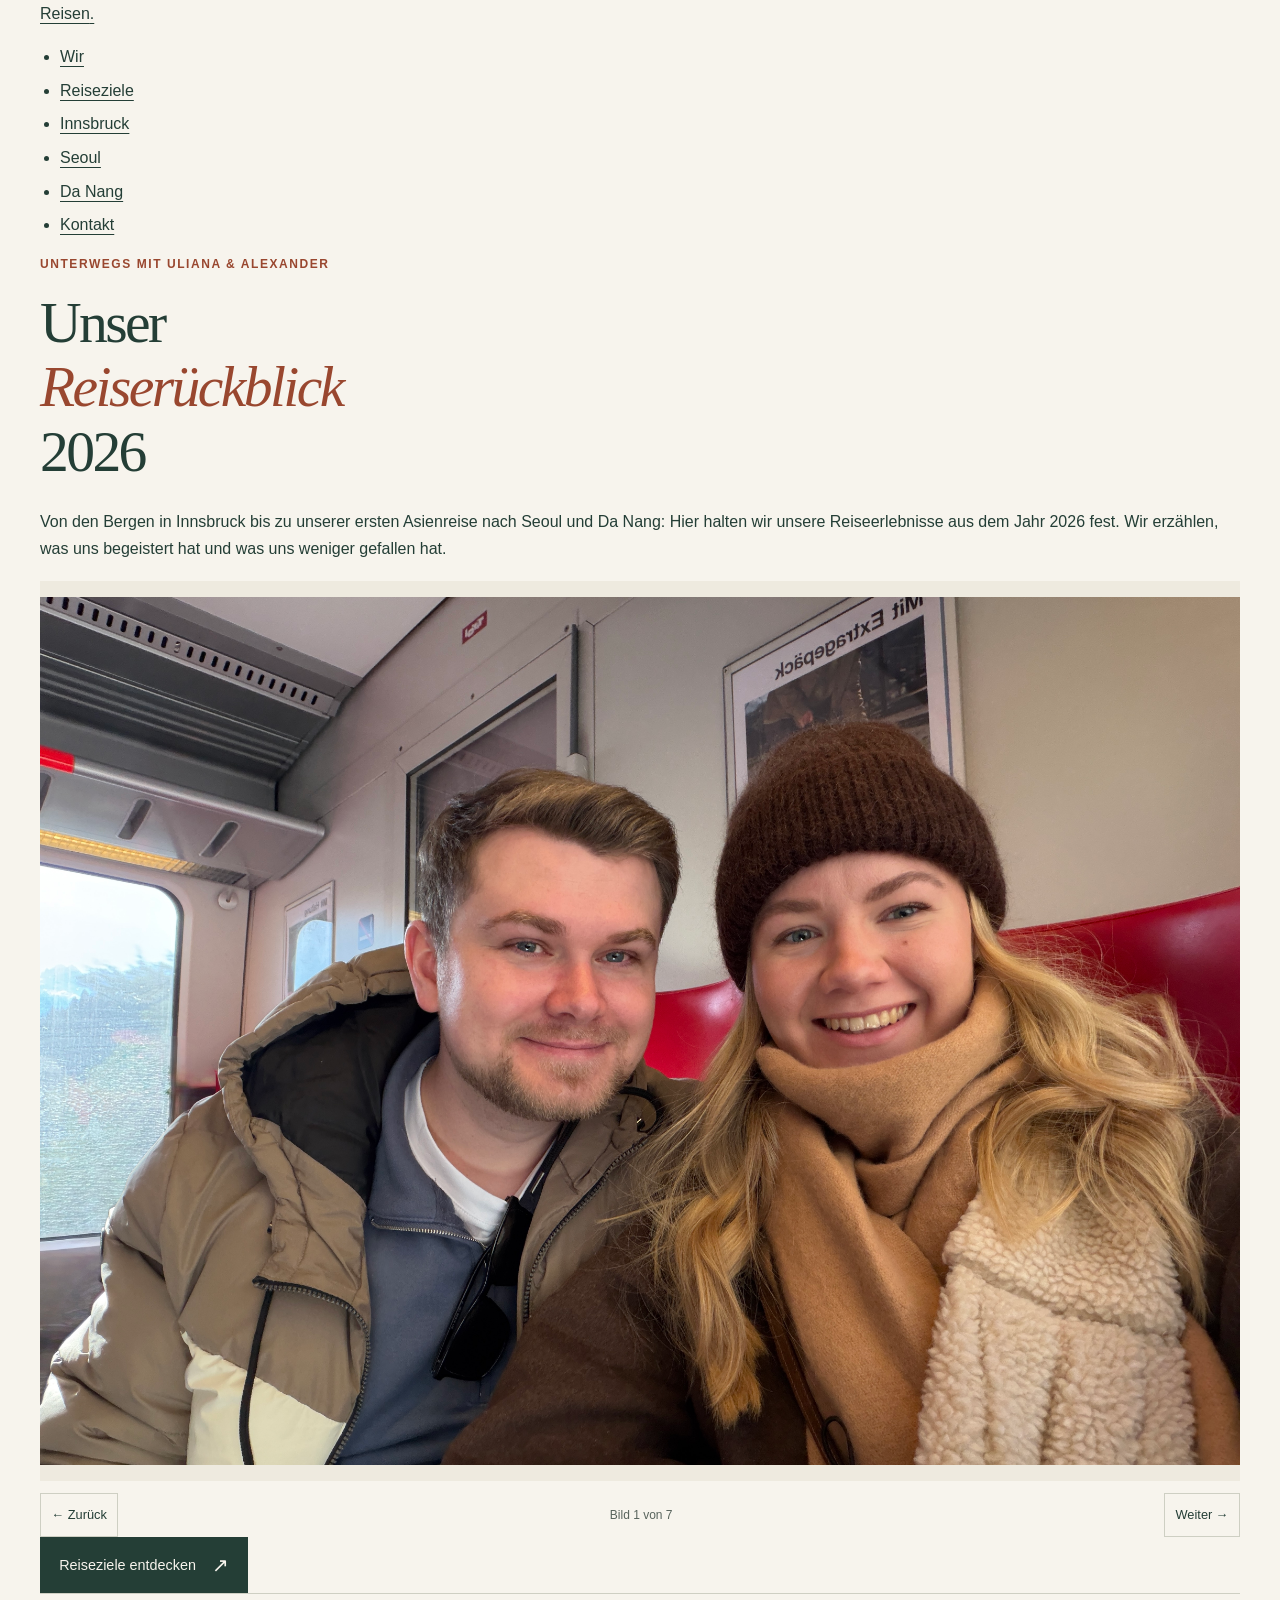
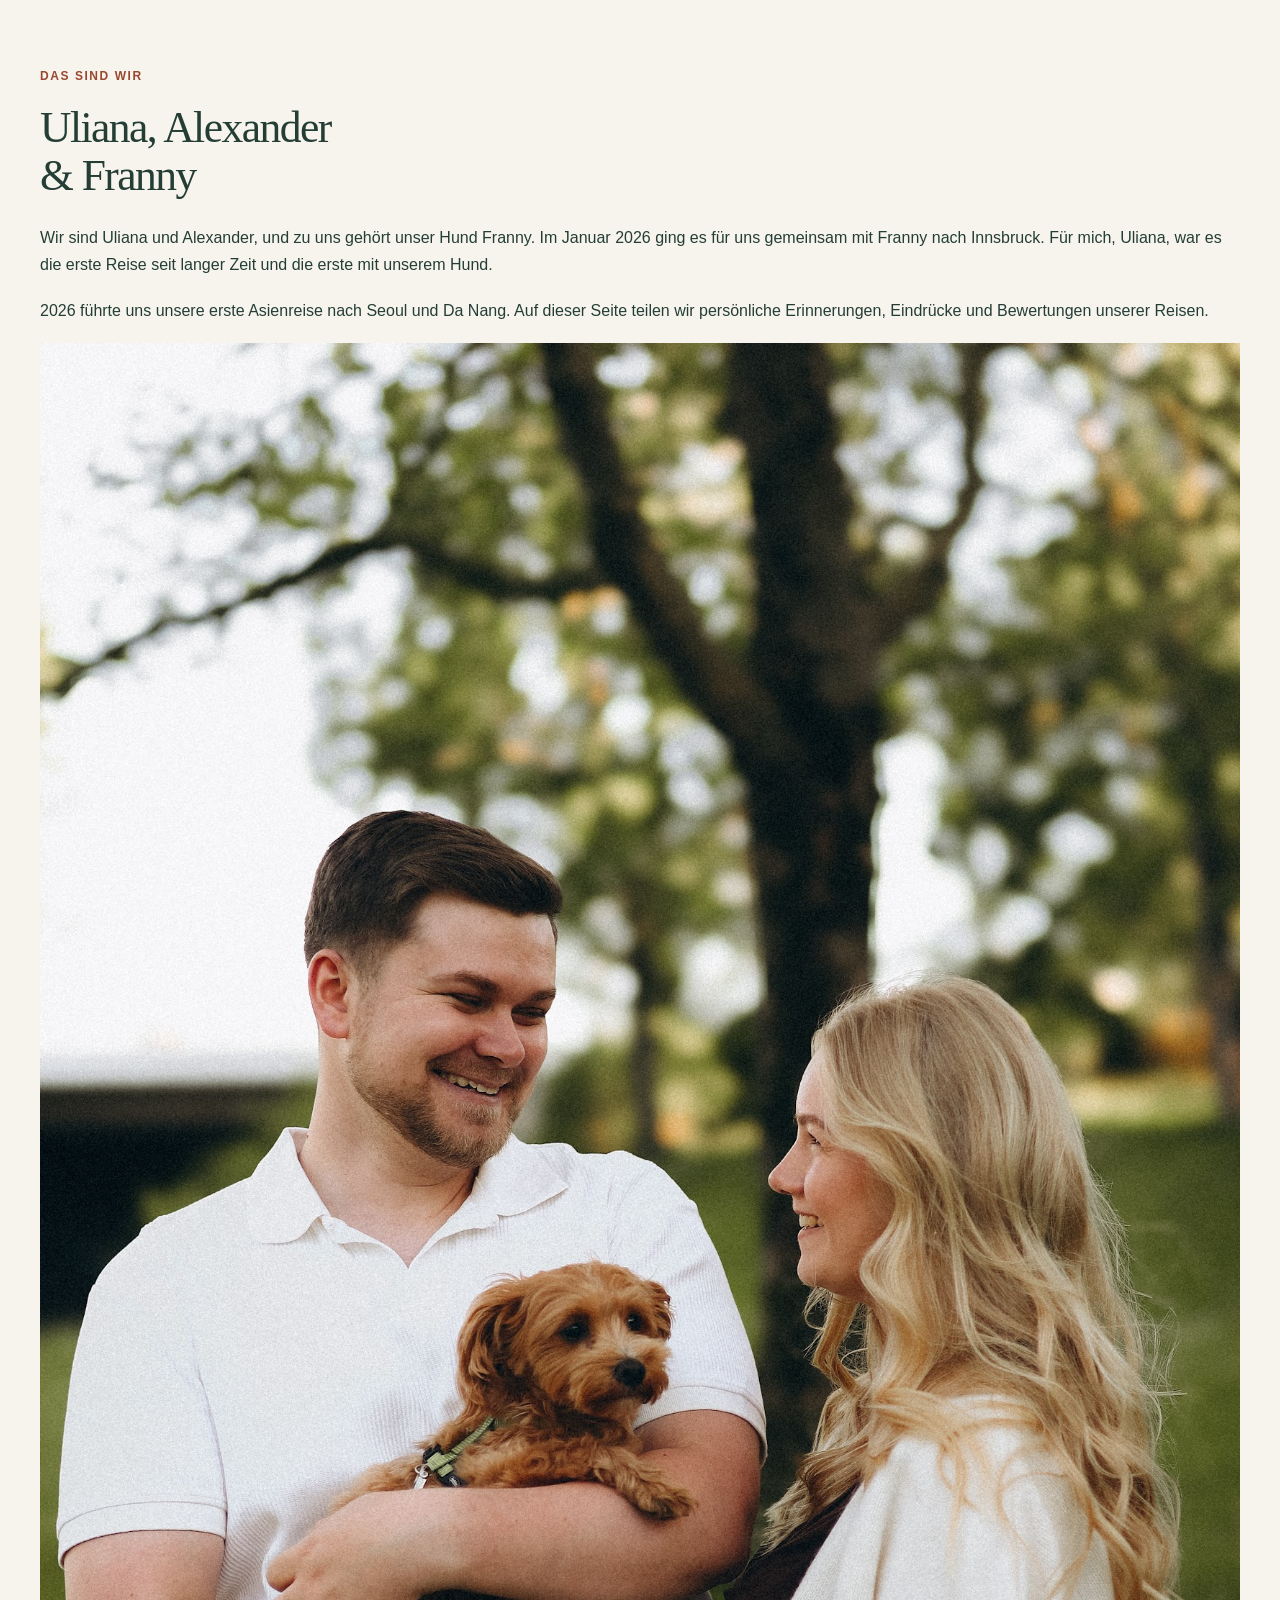
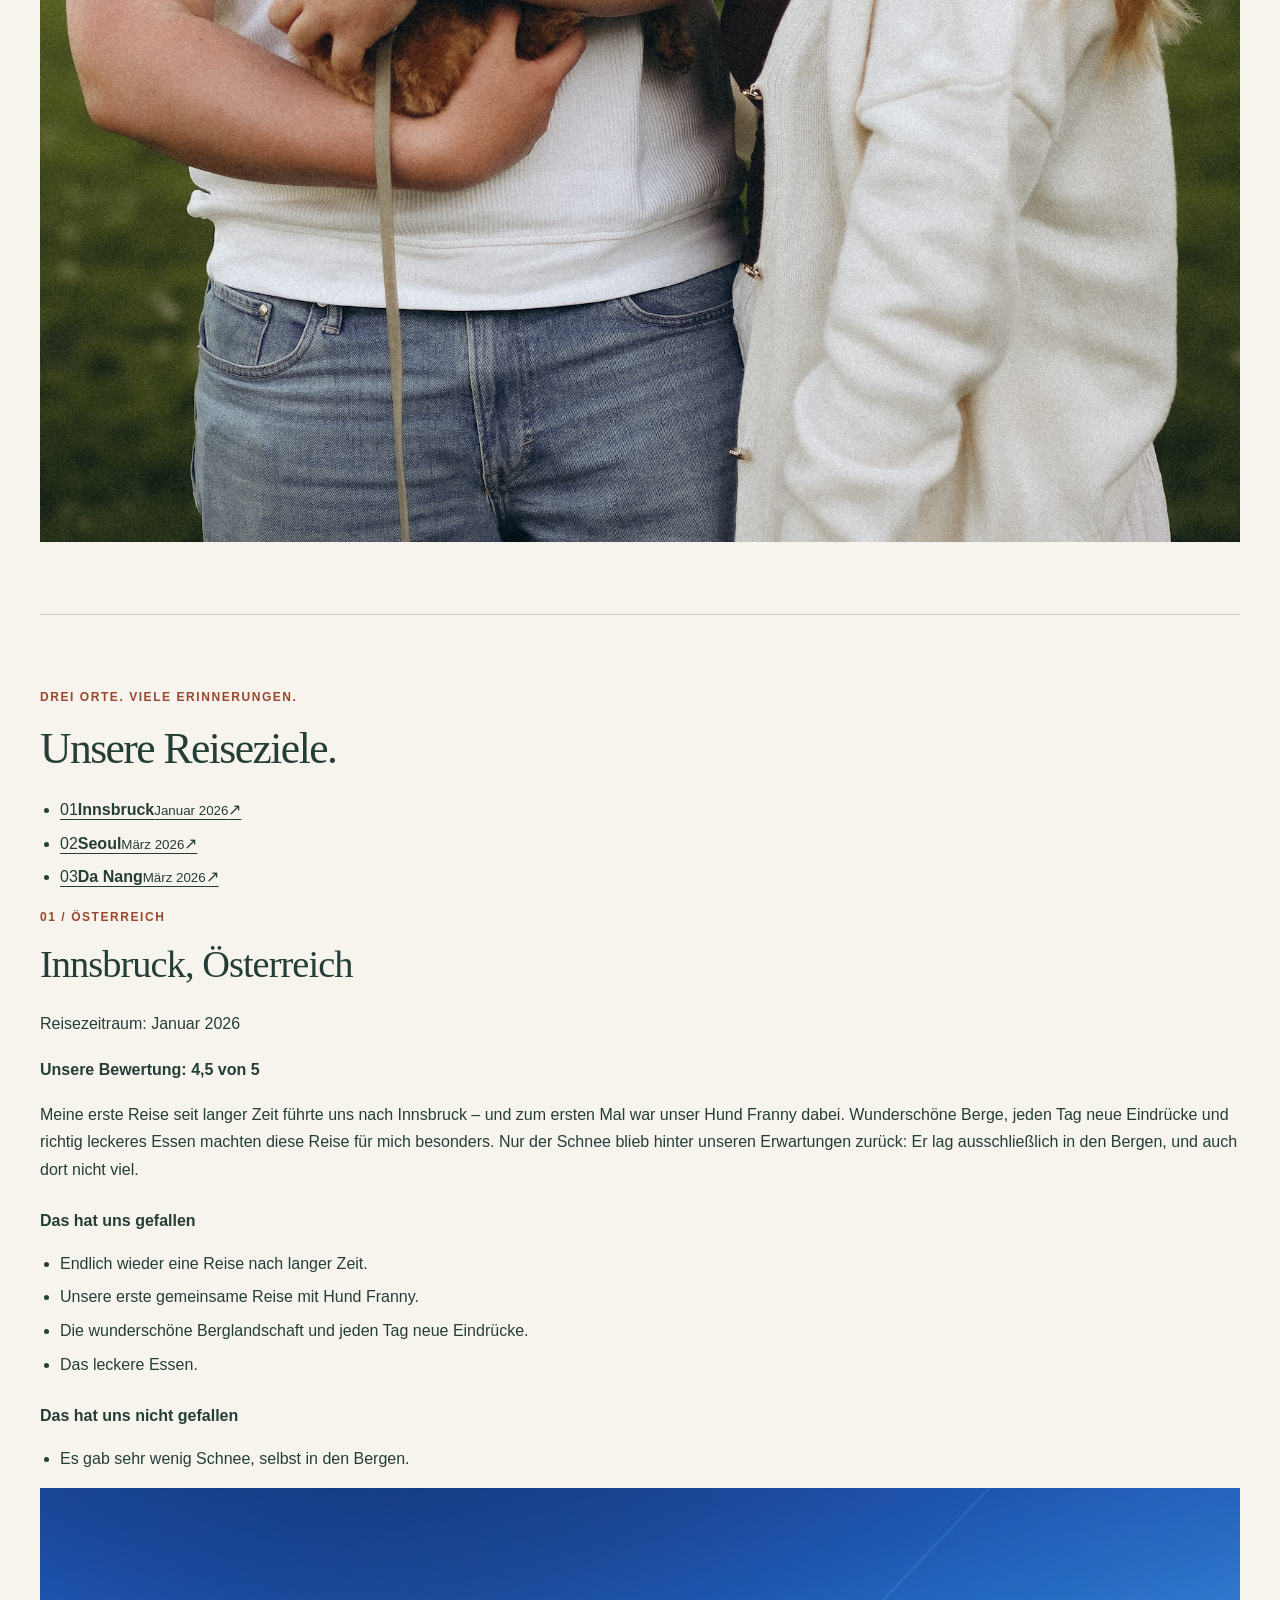
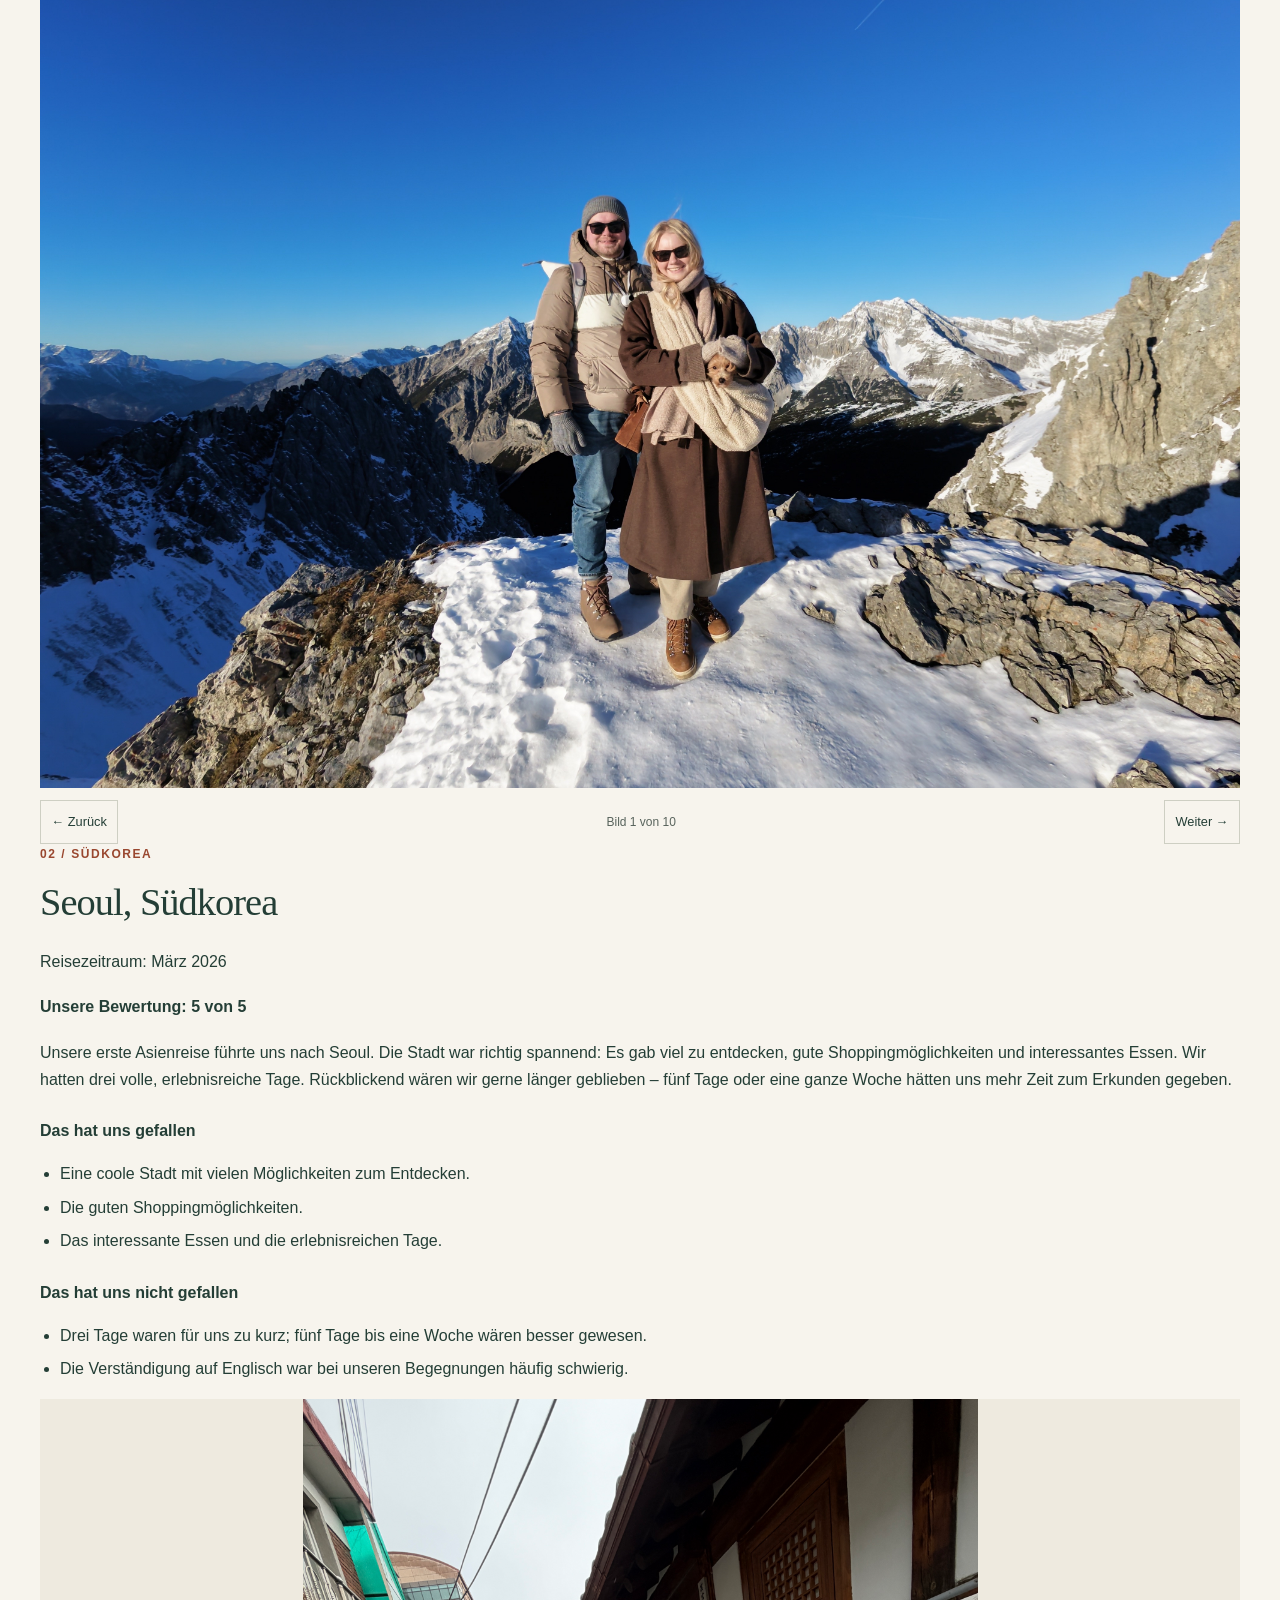
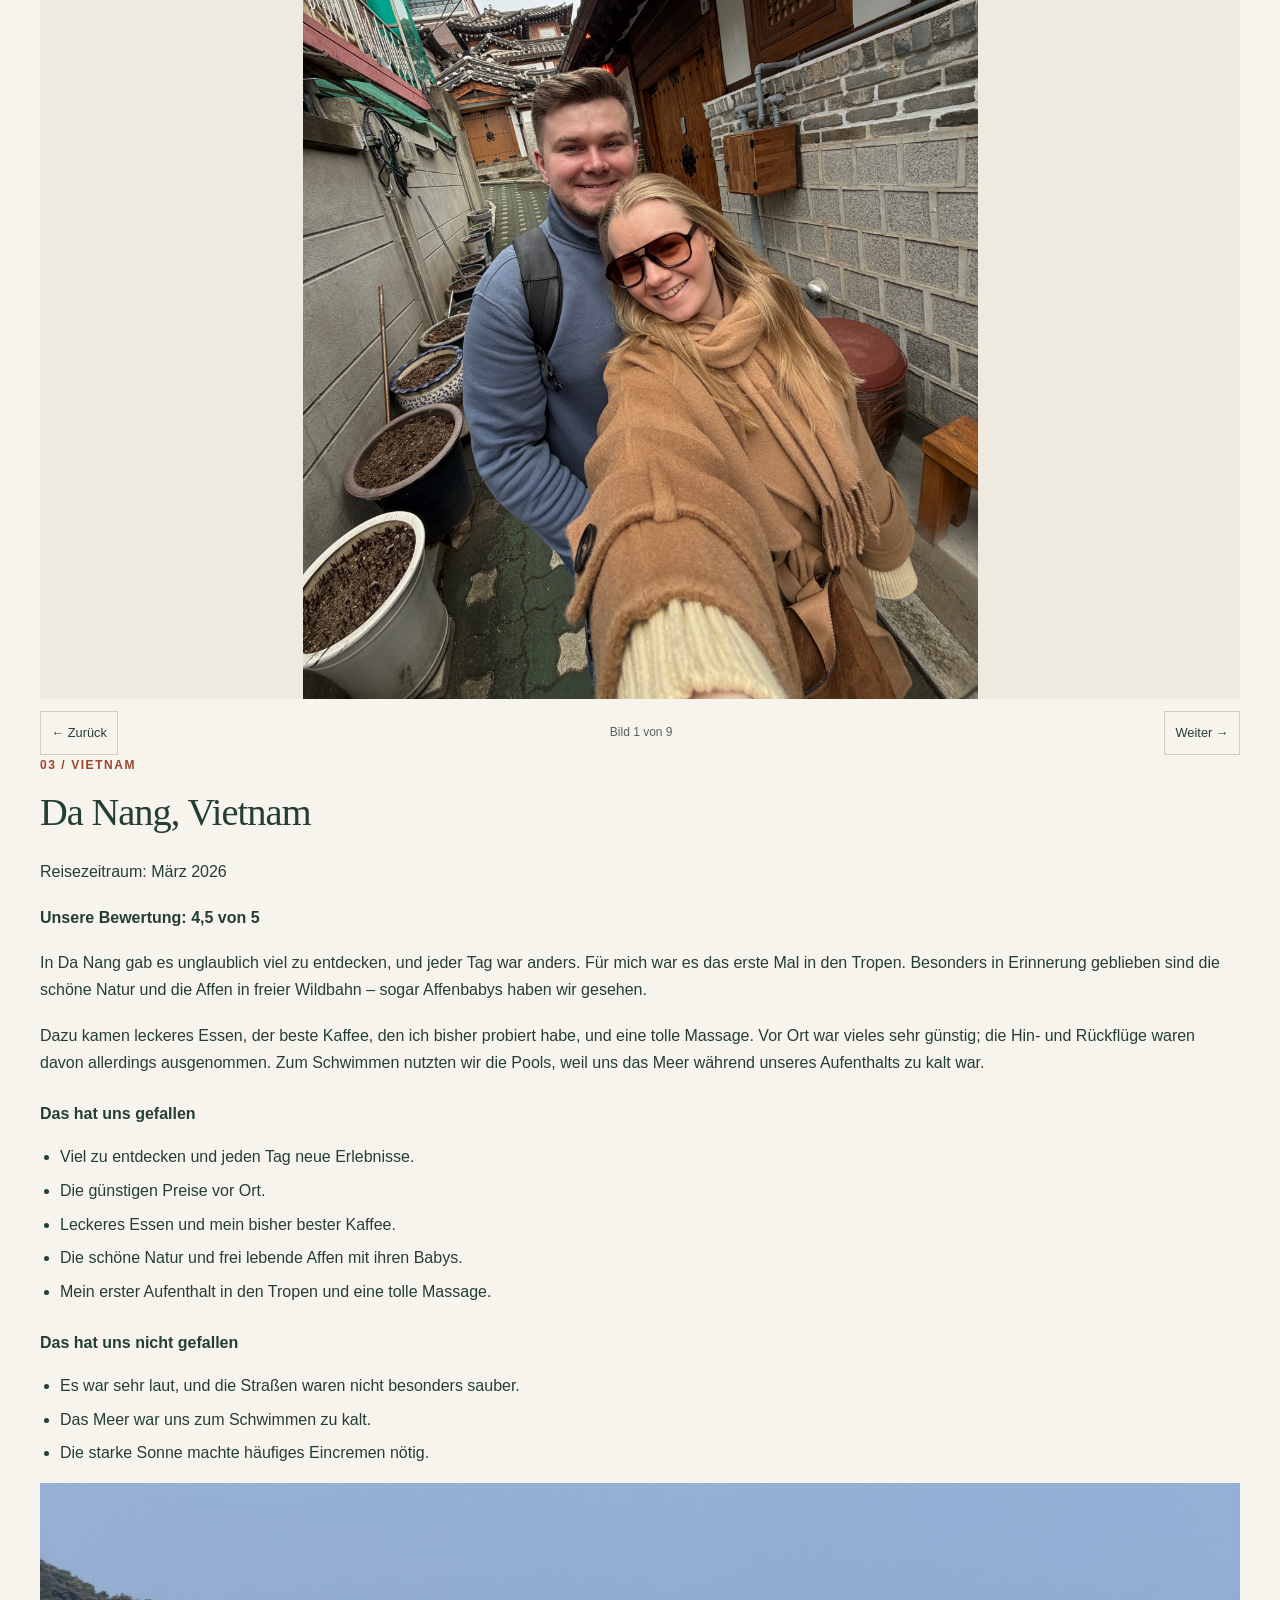
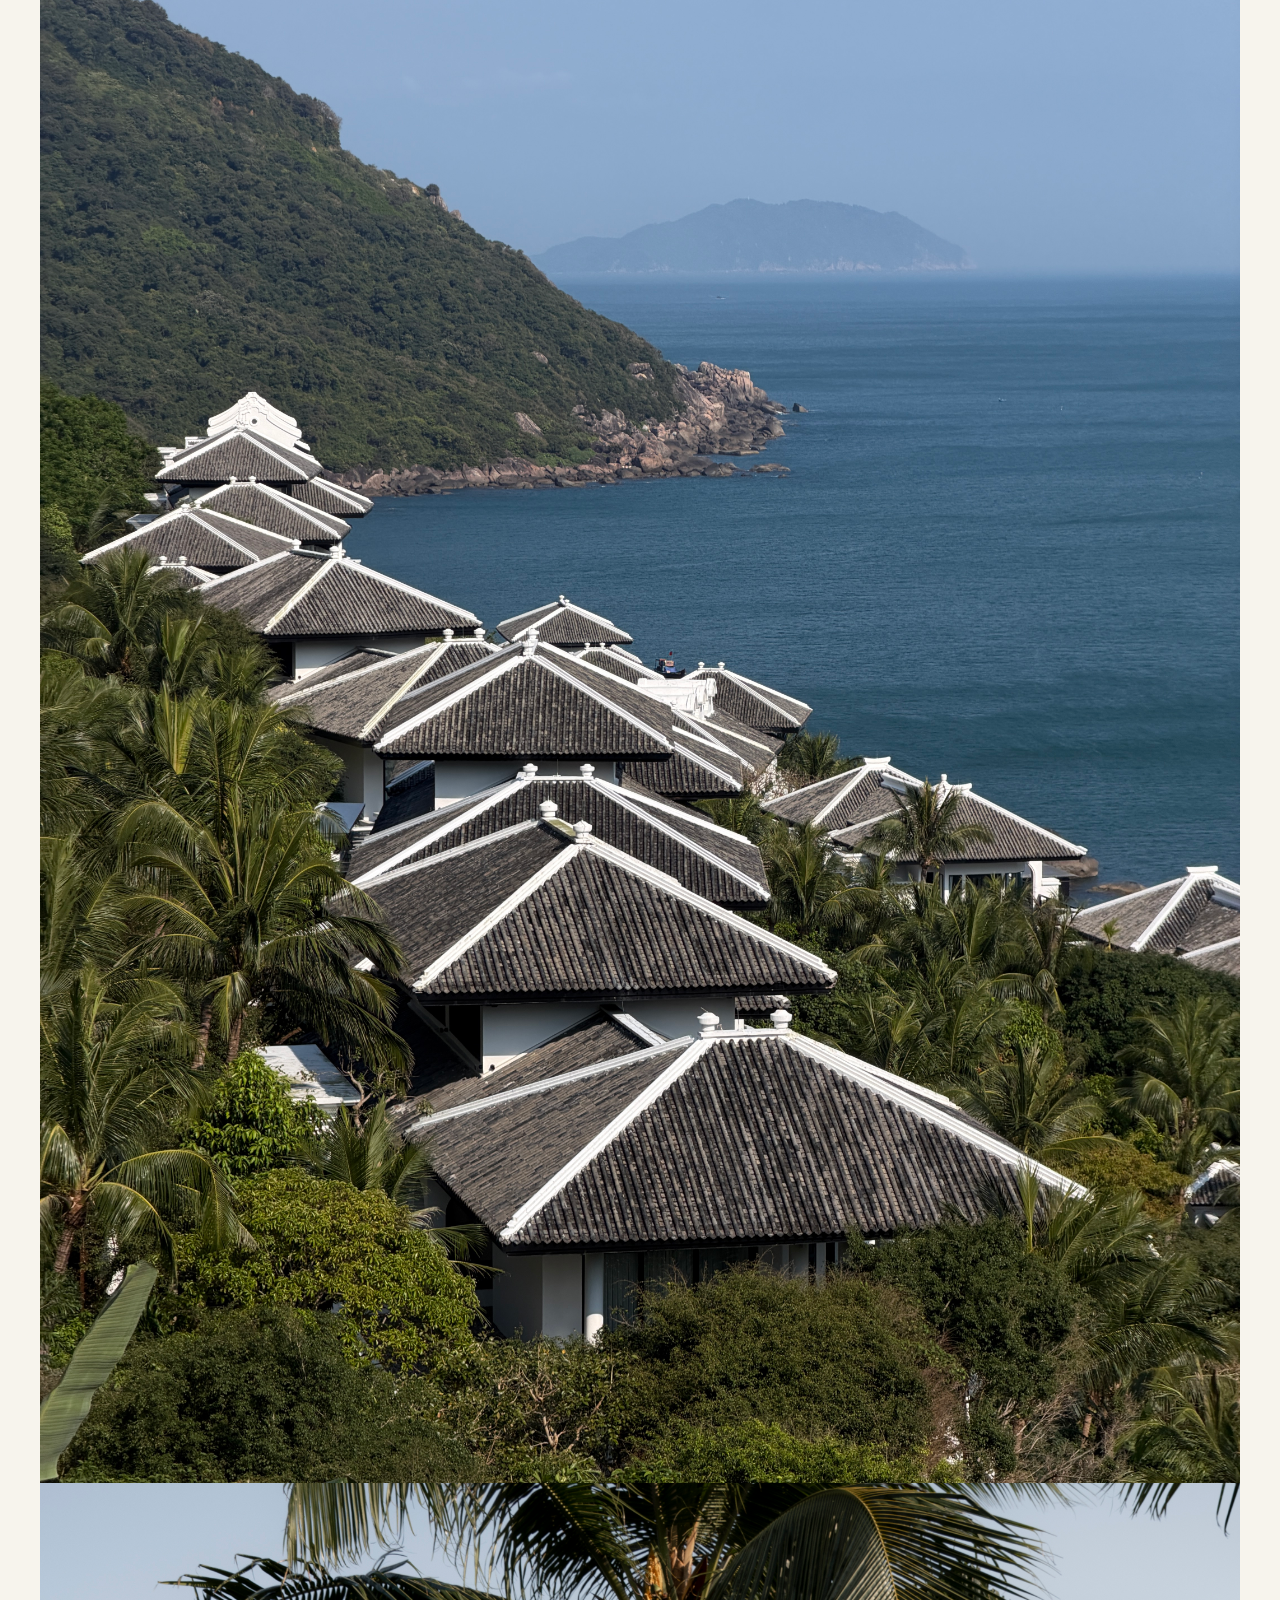
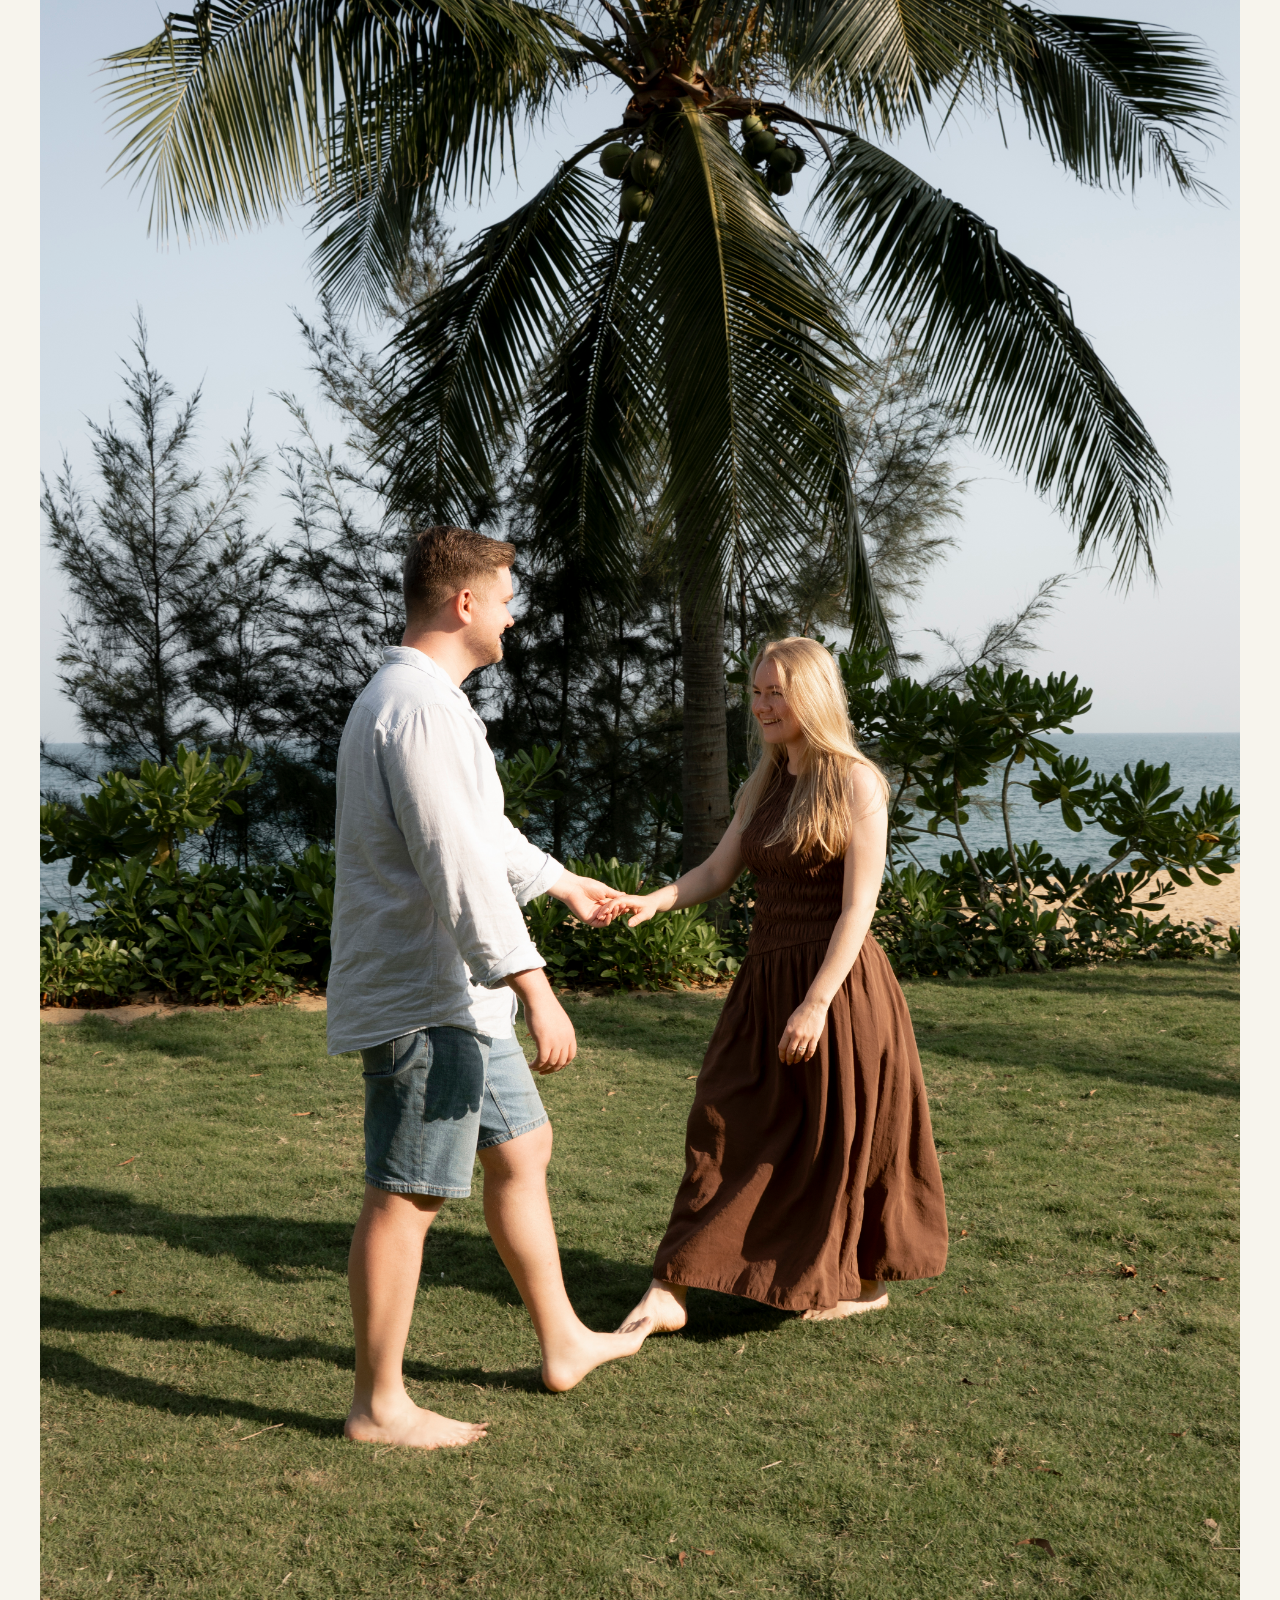
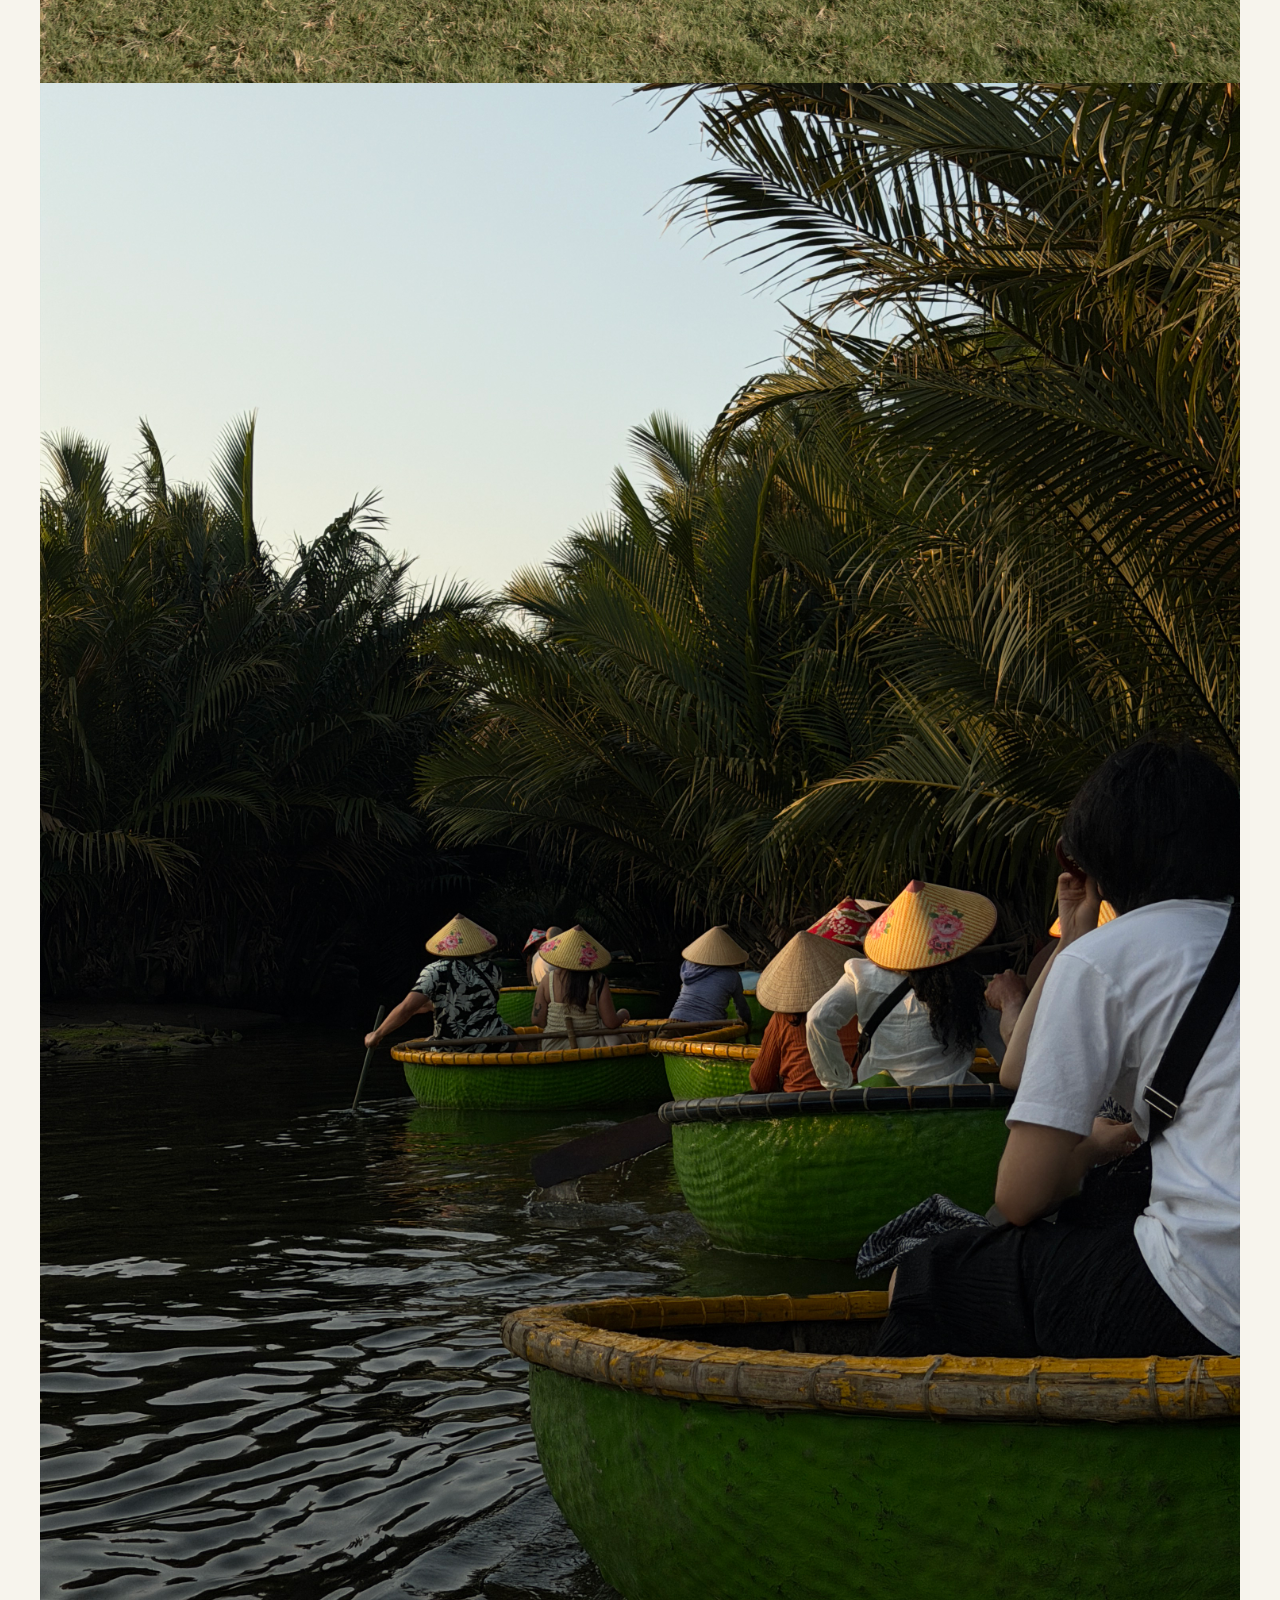
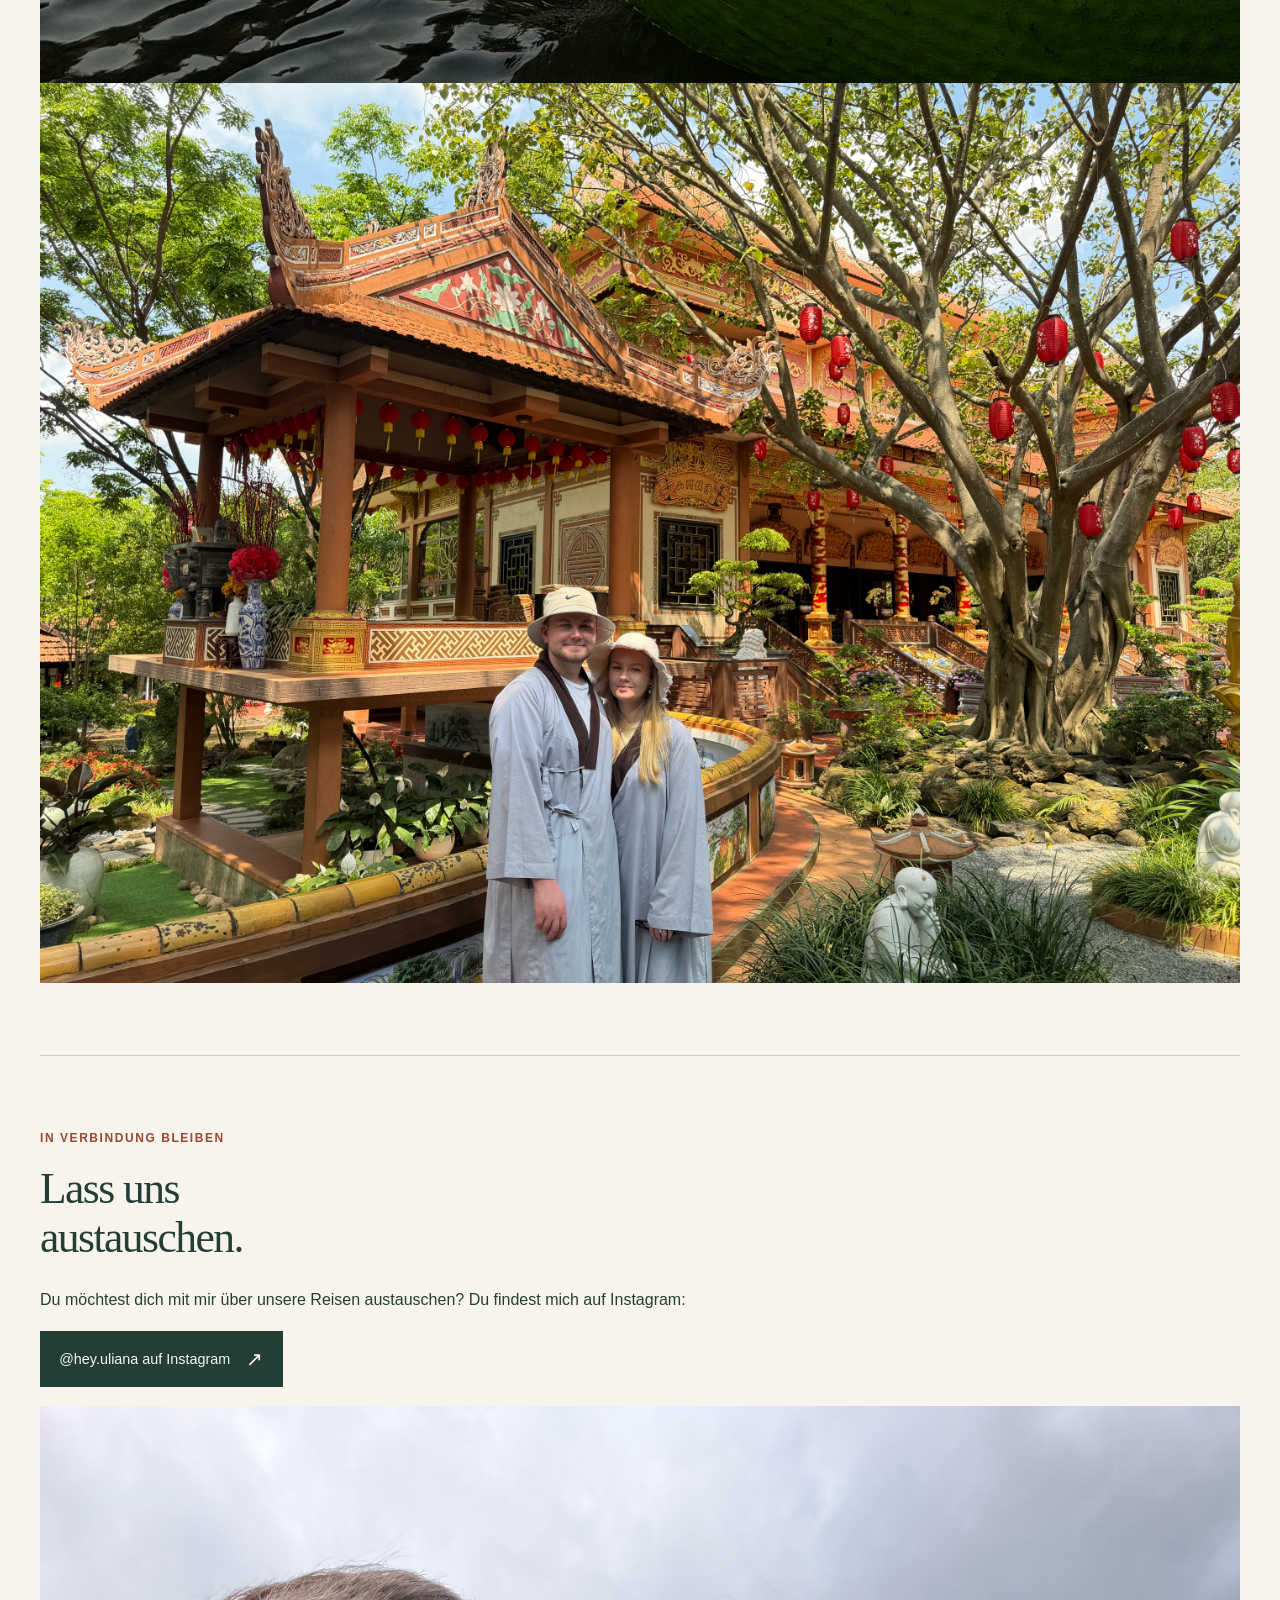
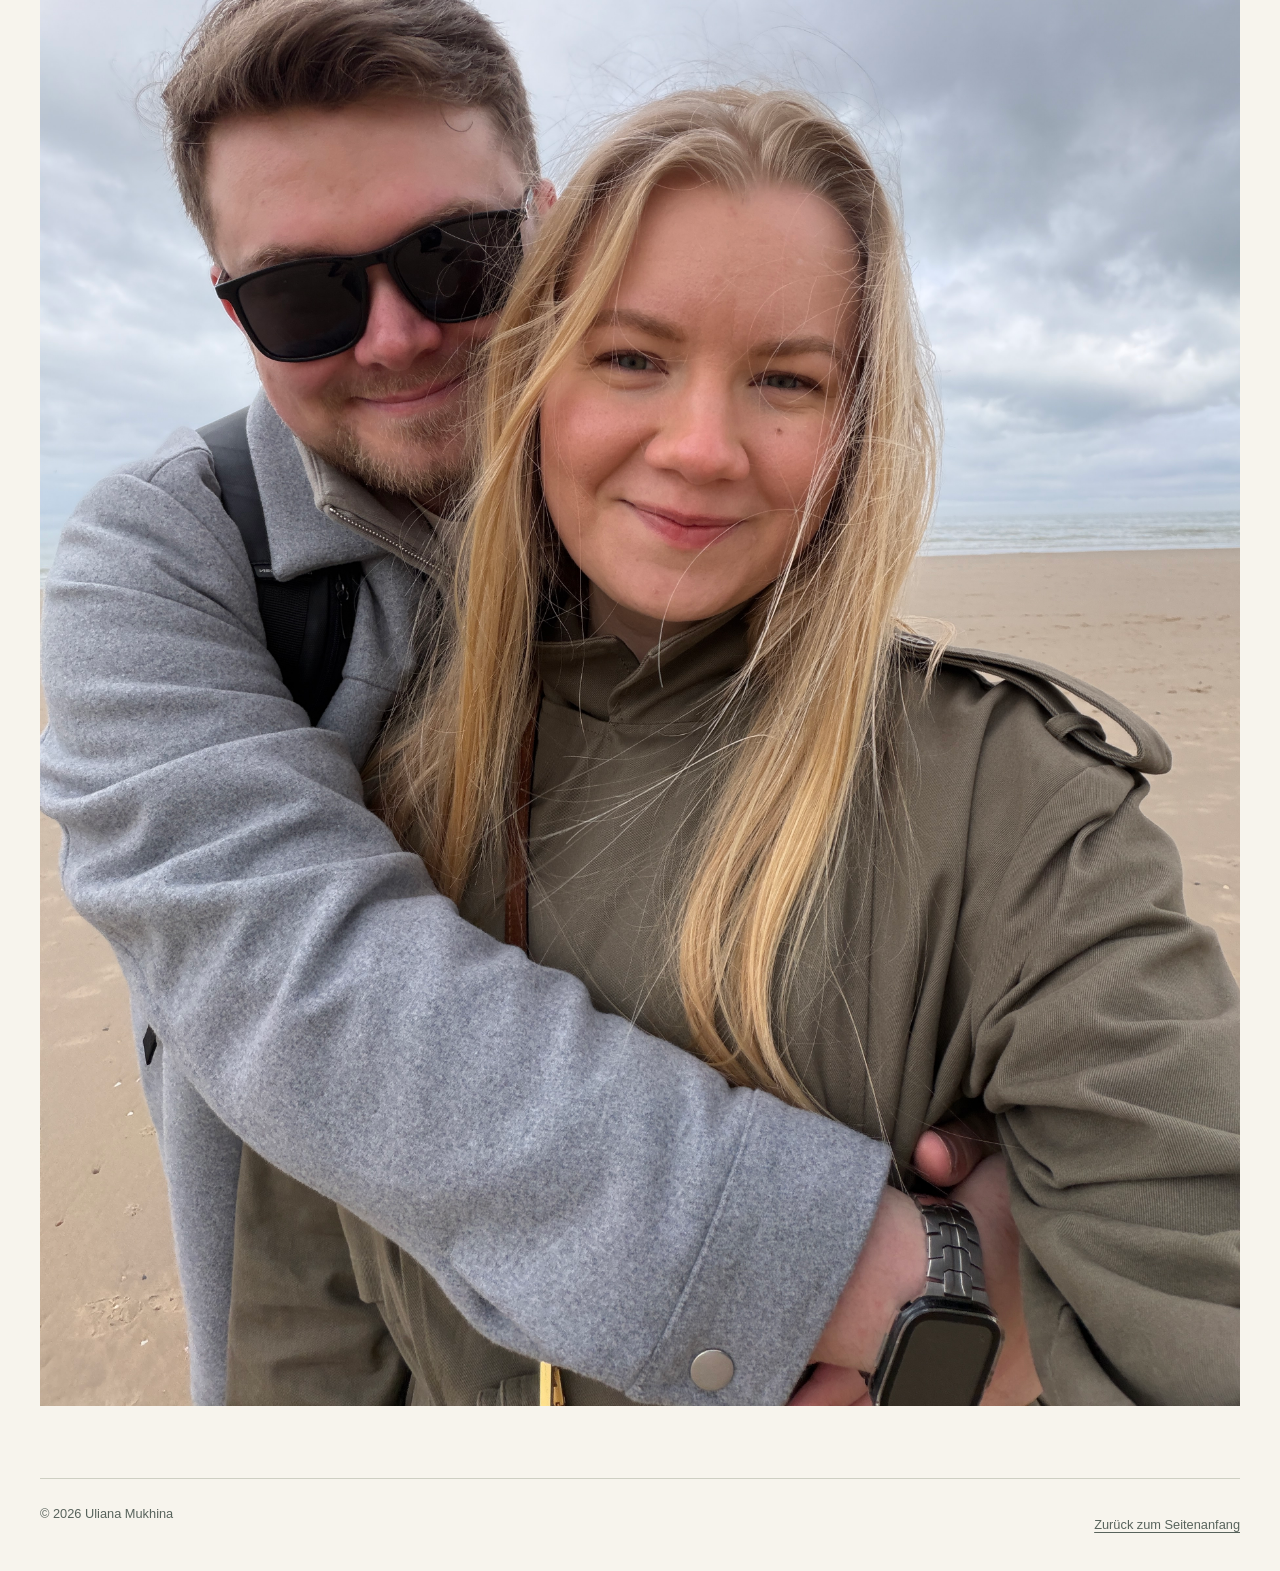
==== commit 3eb3efd2: "Schlusspunkte in Rückblick- und Wir-Überschrift entfernen" ====
--- a/index.html
+++ b/index.html
@@ -5,28 +5,37 @@
     <meta name="viewport" content="width=device-width, initial-scale=1">
     <meta name="description" content="Unser persönlicher Reiserückblick 2026: Erinnerungen an Innsbruck mit Hund Franny, Seoul und Da Nang.">
     <title>Unser Reiserückblick 2026 | Uliana Mukhina</title>
+    <meta name="theme-color" content="#f7f4ed">
+    <link rel="stylesheet" href="assets/css/styles.css">
     <link rel="stylesheet" href="assets/css/slideshow.css">
+    <script src="assets/js/navigation.js" defer></script>
     <script src="assets/js/slideshow.js" defer></script>
   </head>
   <body>
-    <a href="#hauptinhalt">Zum Hauptinhalt springen</a>
-    <header>
-      <a href="#start">Reisen</a>
-      <nav aria-label="Hauptnavigation">
-        <ul>
-          <li><a href="#wir">Wir</a></li>
-          <li><a href="#reiseziele">Reiseziele</a></li>
-          <li><a href="#innsbruck">Innsbruck</a></li>
-          <li><a href="#seoul">Seoul</a></li>
-          <li><a href="#da-nang">Da Nang</a></li>
-          <li><a href="#kontakt">Kontakt</a></li>
-        </ul>
-      </nav>
+    <a class="skip-link" href="#hauptinhalt">Zum Hauptinhalt springen</a>
+    <header class="site-header">
+      <div class="header-inner container">
+        <a class="brand" href="#start" aria-label="Reisen – zum Seitenanfang">Reisen<span aria-hidden="true">.</span></a>
+        <button class="menu-toggle" type="button" aria-expanded="false" aria-controls="hauptnavigation" hidden> <span>Menü</span><span class="menu-icon" aria-hidden="true"></span> </button>
+        <nav id="hauptnavigation" aria-label="Hauptnavigation">
+          <ul>
+            <li><a href="#wir">Wir</a></li>
+            <li><a href="#reiseziele">Reiseziele</a></li>
+            <li><a href="#innsbruck">Innsbruck</a></li>
+            <li><a href="#seoul">Seoul</a></li>
+            <li><a href="#da-nang">Da Nang</a></li>
+            <li><a href="#kontakt">Kontakt</a></li>
+          </ul>
+        </nav>
+      </div>
     </header>
-    <main id="hauptinhalt">
-      <section id="start" aria-labelledby="start-titel">
-        <h1 id="start-titel">Unser Reiserückblick 2026</h1>
-        <p>Von den Bergen in Innsbruck bis zu unserer ersten Asienreise nach Seoul und Da Nang: Hier halten wir unsere Reiseerlebnisse aus dem Jahr 2026 fest. Wir erzählen, was uns begeistert hat und was uns weniger gefallen hat.</p>
+    <main id="hauptinhalt" class="container" tabindex="-1">
+      <section id="start" class="hero" aria-labelledby="start-titel" tabindex="-1">
+        <div class="hero__intro">
+          <p class="eyebrow">Unterwegs mit Uliana &amp; Alexander</p>
+          <h1 id="start-titel">Unser<br> <em>Reiserückblick</em><br> 2026</h1>
+          <p>Von den Bergen in Innsbruck bis zu unserer ersten Asienreise nach Seoul und Da Nang: Hier halten wir unsere Reiseerlebnisse aus dem Jahr 2026 fest. Wir erzählen, was uns begeistert hat und was uns weniger gefallen hat.</p>
+        </div>
         <div id="rueckblick-bilder" class="slideshow" data-slideshow role="group" aria-label="Unser Reiserückblick">
           <div id="rueckblick-bilder-fotos" class="slideshow__images">
             <img src="assets/images/reiserückblick1.JPG"
@@ -66,239 +75,273 @@
               height="3024">
           </div>
           <div class="slideshow__controls" hidden>
-            <button type="button" data-previous aria-controls="rueckblick-bilder-fotos" aria-label="Vorheriges Bild – Unser Reiserückblick">← Zurück</button>
+            <button type="button" data-previous aria-controls="rueckblick-bilder-fotos" aria-label="Zurück – vorheriges Bild – Unser Reiserückblick">← Zurück</button>
             <span data-counter role="status" aria-live="polite" aria-atomic="true"></span>
-            <button type="button" data-next aria-controls="rueckblick-bilder-fotos" aria-label="Nächstes Bild – Unser Reiserückblick">Weiter →</button>
-          </div>
-        </div>
-        <a href="#reiseziele">Entdecken</a>
+            <button type="button" data-next aria-controls="rueckblick-bilder-fotos" aria-label="Weiter – nächstes Bild – Unser Reiserückblick">Weiter →</button>
+          </div>
+        </div>
+        <a class="button hero__link" href="#reiseziele">Reiseziele entdecken <span aria-hidden="true">↗</span></a>
       </section>
-      <section id="wir" aria-labelledby="wir-titel">
-        <h2 id="wir-titel">Wir sind Uliana, Alexander und Franny</h2>
-        <p>Wir sind Uliana und Alexander, und zu uns gehört unser Hund Franny. Im Januar 2026 ging es für uns gemeinsam mit Franny nach Innsbruck. Für mich, Uliana, war es die erste Reise seit langer Zeit und die erste mit unserem Hund.</p>
-        <p>2026 führte uns unsere erste Asienreise nach Seoul und Da Nang. Auf dieser Seite teilen wir persönliche Erinnerungen, Eindrücke und Bewertungen unserer Reisen.</p>
-        <img src="assets/images/uliana-alexander-franny.jpg"
+      <section id="wir" class="about section-block" aria-labelledby="wir-titel" tabindex="-1">
+        <div class="section-heading">
+          <p class="eyebrow">Das sind wir</p>
+          <h2 id="wir-titel">Uliana, Alexander<br> &amp; Franny</h2>
+        </div>
+        <div class="about__text">
+          <p>Wir sind Uliana und Alexander, und zu uns gehört unser Hund Franny. Im Januar 2026 ging es für uns gemeinsam mit Franny nach Innsbruck. Für mich, Uliana, war es die erste Reise seit langer Zeit und die erste mit unserem Hund.</p>
+          <p>2026 führte uns unsere erste Asienreise nach Seoul und Da Nang. Auf dieser Seite teilen wir persönliche Erinnerungen, Eindrücke und Bewertungen unserer Reisen.</p>
+        </div>
+        <img class="about__photo"
+          src="assets/images/uliana-alexander-franny.jpg"
           alt="Uliana und Alexander stehen lächelnd im Grünen. Alexander hält ihren Hund Franny auf dem Arm."
           width="1667"
           height="2500"
-          style="width: 100%; max-width: 480px; height: auto;"
           loading="lazy">
       </section>
-      <section id="reiseziele" aria-labelledby="reiseziele-titel">
-        <h2 id="reiseziele-titel">Unsere Reiseziele</h2>
-        <ul>
-          <li><a href="#innsbruck">Innsbruck – Januar 2026</a></li>
-          <li><a href="#seoul">Seoul – März 2026</a></li>
-          <li><a href="#da-nang">Da Nang – März 2026</a></li>
+      <section id="reiseziele" class="destinations section-block" aria-labelledby="reiseziele-titel" tabindex="-1">
+        <div class="section-heading">
+          <p class="eyebrow">Drei Orte. Viele Erinnerungen.</p>
+          <h2 id="reiseziele-titel">Unsere Reiseziele.</h2>
+        </div>
+        <ul class="destination-links">
+          <li><a href="#innsbruck"><span class="destination-number" aria-hidden="true">01</span><span><strong>Innsbruck</strong><small>Januar 2026</small></span><span class="destination-arrow" aria-hidden="true">↗</span></a></li>
+          <li><a href="#seoul"><span class="destination-number" aria-hidden="true">02</span><span><strong>Seoul</strong><small>März 2026</small></span><span class="destination-arrow" aria-hidden="true">↗</span></a></li>
+          <li><a href="#da-nang"><span class="destination-number" aria-hidden="true">03</span><span><strong>Da Nang</strong><small>März 2026</small></span><span class="destination-arrow" aria-hidden="true">↗</span></a></li>
         </ul>
-        <article id="innsbruck" aria-labelledby="innsbruck-titel">
-          <h3 id="innsbruck-titel">Innsbruck, Österreich</h3>
-          <p>Reisezeitraum: <time datetime="2026-01">Januar 2026</time></p>
-          <p><strong>Unsere Bewertung: 4,5 von 5</strong></p>
-          <p>Meine erste Reise seit langer Zeit führte uns nach Innsbruck – und zum ersten Mal war unser Hund Franny dabei. Wunderschöne Berge, jeden Tag neue Eindrücke und richtig leckeres Essen machten diese Reise für mich besonders. Nur der Schnee blieb hinter unseren Erwartungen zurück: Er lag ausschließlich in den Bergen, und auch dort nicht viel.</p>
-          <h4>Das hat uns gefallen</h4>
-          <ul>
-            <li>Endlich wieder eine Reise nach langer Zeit.</li>
-            <li>Unsere erste gemeinsame Reise mit Hund Franny.</li>
-            <li>Die wunderschöne Berglandschaft und jeden Tag neue Eindrücke.</li>
-            <li>Das leckere Essen.</li>
-          </ul>
-          <h4>Das hat uns nicht gefallen</h4>
-          <ul>
-            <li>Es gab sehr wenig Schnee, selbst in den Bergen.</li>
-          </ul>
-          <div id="innsbruck-bilder" class="slideshow" data-slideshow role="group" aria-label="Innsbruck">
-            <div id="innsbruck-bilder-fotos" class="slideshow__images">
-              <img src="assets/images/innsbruck.JPG"
-                alt="Gemeinsames Foto mit Franny vor schneebedeckten Berggipfeln bei Innsbruck unter blauem Himmel."
-                loading="lazy"
-                width="4000"
-                height="3000">
-              <img src="assets/images/innsbruck2.jpg"
-                alt="Straße in Innsbruck mit historischen Häusern und schneebedeckten Bergen im Hintergrund."
-                loading="lazy"
-                width="2964"
-                height="4387">
-              <img src="assets/images/innsbruck3.JPG"
-                alt="Eine Frau hält Franny im Schnee vor einer Bergstation und einem weiten Bergpanorama."
+        <article id="innsbruck" class="trip trip--innsbruck" aria-labelledby="innsbruck-titel" tabindex="-1">
+          <header class="trip-heading">
+            <p class="eyebrow">01 / Österreich</p>
+            <h3 id="innsbruck-titel">Innsbruck, Österreich</h3>
+            <p>Reisezeitraum: <time datetime="2026-01">Januar 2026</time></p>
+          </header>
+          <div class="trip-layout">
+            <p class="trip-rating"><strong>Unsere Bewertung: 4,5 von 5</strong></p>
+            <div class="trip-story">
+              <p>Meine erste Reise seit langer Zeit führte uns nach Innsbruck – und zum ersten Mal war unser Hund Franny dabei. Wunderschöne Berge, jeden Tag neue Eindrücke und richtig leckeres Essen machten diese Reise für mich besonders. Nur der Schnee blieb hinter unseren Erwartungen zurück: Er lag ausschließlich in den Bergen, und auch dort nicht viel.</p>
+              <div class="trip-highlights">
+                <h4>Das hat uns gefallen</h4>
+                <ul>
+                  <li>Endlich wieder eine Reise nach langer Zeit.</li>
+                  <li>Unsere erste gemeinsame Reise mit Hund Franny.</li>
+                  <li>Die wunderschöne Berglandschaft und jeden Tag neue Eindrücke.</li>
+                  <li>Das leckere Essen.</li>
+                </ul>
+                <h4>Das hat uns nicht gefallen</h4>
+                <ul>
+                  <li>Es gab sehr wenig Schnee, selbst in den Bergen.</li>
+                </ul>
+              </div>
+            </div>
+            <div id="innsbruck-bilder" class="slideshow" data-slideshow role="group" aria-label="Innsbruck">
+              <div id="innsbruck-bilder-fotos" class="slideshow__images">
+                <img src="assets/images/innsbruck.JPG"
+                  alt="Gemeinsames Foto mit Franny vor schneebedeckten Berggipfeln bei Innsbruck unter blauem Himmel."
+                  loading="lazy"
+                  width="4000"
+                  height="3000">
+                <img src="assets/images/innsbruck2.jpg"
+                  alt="Straße in Innsbruck mit historischen Häusern und schneebedeckten Bergen im Hintergrund."
+                  loading="lazy"
+                  width="2964"
+                  height="4387">
+                <img src="assets/images/innsbruck3.JPG"
+                  alt="Eine Frau hält Franny im Schnee vor einer Bergstation und einem weiten Bergpanorama."
+                  loading="lazy"
+                  width="4284"
+                  height="5712">
+                <img src="assets/images/innsbruck4.JPG"
+                  alt="Franny steht im grauen Winteranzug auf einem verschneiten Weg neben Nadelbäumen."
+                  loading="lazy"
+                  width="3024"
+                  height="4032">
+                <img src="assets/images/innsbruck5.JPG"
+                  alt="Skifahrer auf einer verschneiten Piste mit Sessellift und bewaldeten Berghängen."
+                  loading="lazy"
+                  width="5712"
+                  height="4284">
+                <img src="assets/images/innsbruck6.JPG"
+                  alt="Franny blickt im grauen Winteranzug zwischen unseren Schuhen aus dem Schnee nach oben."
+                  loading="lazy"
+                  width="4284"
+                  height="5712">
+                <img src="assets/images/innsbruck7.JPG"
+                  alt="Gemeinsames Selfie in Winterkleidung in einem Bus."
+                  loading="lazy"
+                  width="3024"
+                  height="4032">
+                <img src="assets/images/innsbruck8.JPG"
+                  alt="Blick von oben auf Innsbruck mit Fluss, Brücken und Wohnhäusern."
+                  loading="lazy"
+                  width="4284"
+                  height="5712">
+                <img src="assets/images/innsbruck9.JPG"
+                  alt="Ein Haus mit rotem Dach an einer Haltestelle vor wolkenverhangenen Berggipfeln."
+                  loading="lazy"
+                  width="3024"
+                  height="4032">
+                <img src="assets/images/innsbruck10.JPG"
+                  alt="Eine Frau mit Sonnenbrille hält Franny vor einem felsigen, teilweise verschneiten Bergpanorama."
+                  loading="lazy"
+                  width="3024"
+                  height="4032">
+              </div>
+              <div class="slideshow__controls" hidden>
+                <button type="button" data-previous aria-controls="innsbruck-bilder-fotos" aria-label="Zurück – vorheriges Bild – Innsbruck">← Zurück</button>
+                <span data-counter role="status" aria-live="polite" aria-atomic="true"></span>
+                <button type="button" data-next aria-controls="innsbruck-bilder-fotos" aria-label="Weiter – nächstes Bild – Innsbruck">Weiter →</button>
+              </div>
+            </div>
+          </div>
+        </article>
+        <article id="seoul" class="trip trip--seoul" aria-labelledby="seoul-titel" tabindex="-1">
+          <header class="trip-heading">
+            <p class="eyebrow">02 / Südkorea</p>
+            <h3 id="seoul-titel">Seoul, Südkorea</h3>
+            <p>Reisezeitraum: <time datetime="2026-03">März 2026</time></p>
+          </header>
+          <div class="trip-layout">
+            <p class="trip-rating"><strong>Unsere Bewertung: 5 von 5</strong></p>
+            <div class="trip-story">
+              <p>Unsere erste Asienreise führte uns nach Seoul. Die Stadt war richtig spannend: Es gab viel zu entdecken, gute Shoppingmöglichkeiten und interessantes Essen. Wir hatten drei volle, erlebnisreiche Tage. Rückblickend wären wir gerne länger geblieben – fünf Tage oder eine ganze Woche hätten uns mehr Zeit zum Erkunden gegeben.</p>
+              <div class="trip-highlights">
+                <h4>Das hat uns gefallen</h4>
+                <ul>
+                  <li>Eine coole Stadt mit vielen Möglichkeiten zum Entdecken.</li>
+                  <li>Die guten Shoppingmöglichkeiten.</li>
+                  <li>Das interessante Essen und die erlebnisreichen Tage.</li>
+                </ul>
+                <h4>Das hat uns nicht gefallen</h4>
+                <ul>
+                  <li>Drei Tage waren für uns zu kurz; fünf Tage bis eine Woche wären besser gewesen.</li>
+                  <li>Die Verständigung auf Englisch war bei unseren Begegnungen häufig schwierig.</li>
+                </ul>
+              </div>
+            </div>
+            <div id="seoul-bilder" class="slideshow" data-slideshow role="group" aria-label="Seoul">
+              <div id="seoul-bilder-fotos" class="slideshow__images">
+                <img src="assets/images/seoul-gasse.jpg"
+                  alt="Gemeinsames Selfie in einer schmalen Gasse in Seoul mit Holztüren, Ziegeldächern und Blumentöpfen."
+                  loading="lazy"
+                  width="4284"
+                  height="5712">
+                <img src="assets/images/seoul2.JPG"
+                  alt="Blick auf unsere Hände mit mehreren Einkaufstüten nach einem Einkaufsbummel."
+                  loading="lazy"
+                  width="4284"
+                  height="5712">
+                <img src="assets/images/seoul3.JPG"
+                  alt="Eine Frau geht durch ein kleines Tor zwischen traditionellen Gebäuden mit geschwungenen Ziegeldächern."
+                  loading="lazy"
+                  width="4284"
+                  height="5712">
+                <img src="assets/images/seoul4.JPG"
+                  alt="Straßenkreuzung in Seoul mit gelben Ampeln und blauen Straßenschildern."
+                  loading="lazy"
+                  width="3024"
+                  height="4032">
+                <img src="assets/images/seoul5.JPG"
+                  alt="Gemeinsames Selfie vor hohen, beleuchteten Bücherregalen in einer Bibliothek."
+                  loading="lazy"
+                  width="4284"
+                  height="5712">
+                <img src="assets/images/seoul6.JPG"
+                  alt="Gemeinsames Selfie unter dem bunt verzierten Dach eines traditionellen Gebäudes."
+                  loading="lazy"
+                  width="4284"
+                  height="5712">
+                <img src="assets/images/seoul7.JPG"
+                  alt="Traditionelle Gebäude mit grauen Ziegeldächern hinter einer Steinbrücke über einen Teich."
+                  loading="lazy"
+                  width="4154"
+                  height="5540">
+                <img src="assets/images/seoul8.JPG"
+                  alt="Eine Frau steht vor einer Galerie und einem Schaufenster an einem gelben Fußgängerüberweg."
+                  loading="lazy"
+                  width="3024"
+                  height="4032">
+                <img src="assets/images/seoul9.JPG"
+                  alt="Kleiner Innenhof mit einer Kiefer und Kies vor einem Restaurant mit Holzrahmen und Ziegeldach."
+                  loading="lazy"
+                  width="4284"
+                  height="5712">
+              </div>
+              <div class="slideshow__controls" hidden>
+                <button type="button" data-previous aria-controls="seoul-bilder-fotos" aria-label="Zurück – vorheriges Bild – Seoul">← Zurück</button>
+                <span data-counter role="status" aria-live="polite" aria-atomic="true"></span>
+                <button type="button" data-next aria-controls="seoul-bilder-fotos" aria-label="Weiter – nächstes Bild – Seoul">Weiter →</button>
+              </div>
+            </div>
+          </div>
+        </article>
+        <article id="da-nang" class="trip trip--da-nang" aria-labelledby="da-nang-titel" tabindex="-1">
+          <header class="trip-heading">
+            <p class="eyebrow">03 / Vietnam</p>
+            <h3 id="da-nang-titel">Da Nang, Vietnam</h3>
+            <p>Reisezeitraum: <time datetime="2026-03">März 2026</time></p>
+          </header>
+          <div class="trip-layout">
+            <p class="trip-rating"><strong>Unsere Bewertung: 4,5 von 5</strong></p>
+            <div class="trip-story">
+              <p>In Da Nang gab es unglaublich viel zu entdecken, und jeder Tag war anders. Für mich war es das erste Mal in den Tropen. Besonders in Erinnerung geblieben sind die schöne Natur und die Affen in freier Wildbahn – sogar Affenbabys haben wir gesehen.</p>
+              <p>Dazu kamen leckeres Essen, der beste Kaffee, den ich bisher probiert habe, und eine tolle Massage. Vor Ort war vieles sehr günstig; die Hin- und Rückflüge waren davon allerdings ausgenommen. Zum Schwimmen nutzten wir die Pools, weil uns das Meer während unseres Aufenthalts zu kalt war.</p>
+            </div>
+            <div class="trip-highlights">
+              <h4>Das hat uns gefallen</h4>
+              <ul>
+                <li>Viel zu entdecken und jeden Tag neue Erlebnisse.</li>
+                <li>Die günstigen Preise vor Ort.</li>
+                <li>Leckeres Essen und mein bisher bester Kaffee.</li>
+                <li>Die schöne Natur und frei lebende Affen mit ihren Babys.</li>
+                <li>Mein erster Aufenthalt in den Tropen und eine tolle Massage.</li>
+              </ul>
+              <h4>Das hat uns nicht gefallen</h4>
+              <ul>
+                <li>Es war sehr laut, und die Straßen waren nicht besonders sauber.</li>
+                <li>Das Meer war uns zum Schwimmen zu kalt.</li>
+                <li>Die starke Sonne machte häufiges Eincremen nötig.</li>
+              </ul>
+            </div>
+            <div class="photo-grid" role="group" aria-label="Reisefotos aus Da Nang">
+              <img src="assets/images/danang1.JPG"
+                alt="Häuser mit dunklen Ziegeldächern zwischen Palmen an einer grünen Küste bei Da Nang."
                 loading="lazy"
                 width="4284"
                 height="5712">
-              <img src="assets/images/innsbruck4.JPG"
-                alt="Franny steht im grauen Winteranzug auf einem verschneiten Weg neben Nadelbäumen."
+              <img src="assets/images/danang2.JPG"
+                alt="Ein Paar hält sich unter einer Palme an den Händen, im Hintergrund liegt das Meer."
+                loading="lazy"
+                width="3923"
+                height="5885">
+              <img src="assets/images/danang3.JPG"
+                alt="Grüne runde Korbboote mit Passagieren auf einem von dichten Palmen gesäumten Wasserweg."
                 loading="lazy"
                 width="3024"
                 height="4032">
-              <img src="assets/images/innsbruck5.JPG"
-                alt="Skifahrer auf einer verschneiten Piste mit Sessellift und bewaldeten Berghängen."
+              <img src="assets/images/danang4.JPG"
+                alt="Gemeinsames Foto vor einem reich verzierten Tempelgebäude mit roten Laternen in den Bäumen."
                 loading="lazy"
                 width="5712"
                 height="4284">
-              <img src="assets/images/innsbruck6.JPG"
-                alt="Franny blickt im grauen Winteranzug zwischen unseren Schuhen aus dem Schnee nach oben."
-                loading="lazy"
-                width="4284"
-                height="5712">
-              <img src="assets/images/innsbruck7.JPG"
-                alt="Gemeinsames Selfie in Winterkleidung in einem Bus."
-                loading="lazy"
-                width="3024"
-                height="4032">
-              <img src="assets/images/innsbruck8.JPG"
-                alt="Blick von oben auf Innsbruck mit Fluss, Brücken und Wohnhäusern."
-                loading="lazy"
-                width="4284"
-                height="5712">
-              <img src="assets/images/innsbruck9.JPG"
-                alt="Ein Haus mit rotem Dach an einer Haltestelle vor wolkenverhangenen Berggipfeln."
-                loading="lazy"
-                width="3024"
-                height="4032">
-              <img src="assets/images/innsbruck10.JPG"
-                alt="Eine Frau mit Sonnenbrille hält Franny vor einem felsigen, teilweise verschneiten Bergpanorama."
-                loading="lazy"
-                width="3024"
-                height="4032">
-            </div>
-            <div class="slideshow__controls" hidden>
-              <button type="button" data-previous aria-controls="innsbruck-bilder-fotos" aria-label="Vorheriges Bild – Innsbruck">← Zurück</button>
-              <span data-counter role="status" aria-live="polite" aria-atomic="true"></span>
-              <button type="button" data-next aria-controls="innsbruck-bilder-fotos" aria-label="Nächstes Bild – Innsbruck">Weiter →</button>
-            </div>
-          </div>
-        </article>
-        <article id="seoul" aria-labelledby="seoul-titel">
-          <h3 id="seoul-titel">Seoul, Südkorea</h3>
-          <p>Reisezeitraum: <time datetime="2026-03">März 2026</time></p>
-          <p><strong>Unsere Bewertung: 5 von 5</strong></p>
-          <p>Unsere erste Asienreise führte uns nach Seoul. Die Stadt war richtig spannend: Es gab viel zu entdecken, gute Shoppingmöglichkeiten und interessantes Essen. Wir hatten drei volle, erlebnisreiche Tage. Rückblickend wären wir gerne länger geblieben – fünf Tage oder eine ganze Woche hätten uns mehr Zeit zum Erkunden gegeben.</p>
-          <h4>Das hat uns gefallen</h4>
-          <ul>
-            <li>Eine coole Stadt mit vielen Möglichkeiten zum Entdecken.</li>
-            <li>Die guten Shoppingmöglichkeiten.</li>
-            <li>Das interessante Essen und die erlebnisreichen Tage.</li>
-          </ul>
-          <h4>Das hat uns nicht gefallen</h4>
-          <ul>
-            <li>Drei Tage waren für uns zu kurz; fünf Tage bis eine Woche wären besser gewesen.</li>
-            <li>Die Verständigung auf Englisch war bei unseren Begegnungen häufig schwierig.</li>
-          </ul>
-          <div id="seoul-bilder" class="slideshow" data-slideshow role="group" aria-label="Seoul">
-            <div id="seoul-bilder-fotos" class="slideshow__images">
-              <img src="assets/images/seoul-gasse.jpg"
-                alt="Gemeinsames Selfie in einer schmalen Gasse in Seoul mit Holztüren, Ziegeldächern und Blumentöpfen."
-                loading="lazy"
-                width="4284"
-                height="5712">
-              <img src="assets/images/seoul2.JPG"
-                alt="Blick auf unsere Hände mit mehreren Einkaufstüten nach einem Einkaufsbummel."
-                loading="lazy"
-                width="4284"
-                height="5712">
-              <img src="assets/images/seoul3.JPG"
-                alt="Eine Frau geht durch ein kleines Tor zwischen traditionellen Gebäuden mit geschwungenen Ziegeldächern."
-                loading="lazy"
-                width="4284"
-                height="5712">
-              <img src="assets/images/seoul4.JPG"
-                alt="Straßenkreuzung in Seoul mit gelben Ampeln und blauen Straßenschildern."
-                loading="lazy"
-                width="3024"
-                height="4032">
-              <img src="assets/images/seoul5.JPG"
-                alt="Gemeinsames Selfie vor hohen, beleuchteten Bücherregalen in einer Bibliothek."
-                loading="lazy"
-                width="4284"
-                height="5712">
-              <img src="assets/images/seoul6.JPG"
-                alt="Gemeinsames Selfie unter dem bunt verzierten Dach eines traditionellen Gebäudes."
-                loading="lazy"
-                width="4284"
-                height="5712">
-              <img src="assets/images/seoul7.JPG"
-                alt="Traditionelle Gebäude mit grauen Ziegeldächern hinter einer Steinbrücke über einen Teich."
-                loading="lazy"
-                width="4154"
-                height="5540">
-              <img src="assets/images/seoul8.JPG"
-                alt="Eine Frau steht vor einer Galerie und einem Schaufenster an einem gelben Fußgängerüberweg."
-                loading="lazy"
-                width="3024"
-                height="4032">
-              <img src="assets/images/seoul9.JPG"
-                alt="Kleiner Innenhof mit einer Kiefer und Kies vor einem Restaurant mit Holzrahmen und Ziegeldach."
-                loading="lazy"
-                width="4284"
-                height="5712">
-            </div>
-            <div class="slideshow__controls" hidden>
-              <button type="button" data-previous aria-controls="seoul-bilder-fotos" aria-label="Vorheriges Bild – Seoul">← Zurück</button>
-              <span data-counter role="status" aria-live="polite" aria-atomic="true"></span>
-              <button type="button" data-next aria-controls="seoul-bilder-fotos" aria-label="Nächstes Bild – Seoul">Weiter →</button>
-            </div>
-          </div>
-        </article>
-        <article id="da-nang" aria-labelledby="da-nang-titel">
-          <h3 id="da-nang-titel">Da Nang, Vietnam</h3>
-          <p>Reisezeitraum: <time datetime="2026-03">März 2026</time></p>
-          <p><strong>Unsere Bewertung: 4,5 von 5</strong></p>
-          <p>In Da Nang gab es unglaublich viel zu entdecken, und jeder Tag war anders. Für mich war es das erste Mal in den Tropen. Besonders in Erinnerung geblieben sind die schöne Natur und die Affen in freier Wildbahn – sogar Affenbabys haben wir gesehen.</p>
-          <p>Dazu kamen leckeres Essen, der beste Kaffee, den ich bisher probiert habe, und eine tolle Massage. Vor Ort war vieles sehr günstig; die Hin- und Rückflüge waren davon allerdings ausgenommen. Zum Schwimmen nutzten wir die Pools, weil uns das Meer während unseres Aufenthalts zu kalt war.</p>
-          <h4>Das hat uns gefallen</h4>
-          <ul>
-            <li>Viel zu entdecken und jeden Tag neue Erlebnisse.</li>
-            <li>Die günstigen Preise vor Ort.</li>
-            <li>Leckeres Essen und mein bisher bester Kaffee.</li>
-            <li>Die schöne Natur und frei lebende Affen mit ihren Babys.</li>
-            <li>Mein erster Aufenthalt in den Tropen und eine tolle Massage.</li>
-          </ul>
-          <h4>Das hat uns nicht gefallen</h4>
-          <ul>
-            <li>Es war sehr laut, und die Straßen waren nicht besonders sauber.</li>
-            <li>Das Meer war uns zum Schwimmen zu kalt.</li>
-            <li>Die starke Sonne machte häufiges Eincremen nötig.</li>
-          </ul>
-          <div class="photo-grid" role="group" aria-label="Reisefotos aus Da Nang">
-            <img src="assets/images/danang1.JPG"
-              alt="Häuser mit dunklen Ziegeldächern zwischen Palmen an einer grünen Küste bei Da Nang."
-              style="width: 100%; max-width: 480px; height: auto;"
-              loading="lazy"
-              width="4284"
-              height="5712">
-            <img src="assets/images/danang2.JPG"
-              alt="Ein Paar hält sich unter einer Palme an den Händen, im Hintergrund liegt das Meer."
-              style="width: 100%; max-width: 480px; height: auto;"
-              loading="lazy"
-              width="3923"
-              height="5885">
-            <img src="assets/images/danang3.JPG"
-              alt="Grüne runde Korbboote mit Passagieren auf einem von dichten Palmen gesäumten Wasserweg."
-              style="width: 100%; max-width: 480px; height: auto;"
-              loading="lazy"
-              width="3024"
-              height="4032">
-            <img src="assets/images/danang4.JPG"
-              alt="Gemeinsames Foto vor einem reich verzierten Tempelgebäude mit roten Laternen in den Bäumen."
-              style="width: 100%; max-width: 480px; height: auto;"
-              loading="lazy"
-              width="5712"
-              height="4284">
+            </div>
           </div>
         </article>
       </section>
-      <section id="kontakt" aria-labelledby="kontakt-titel">
-        <h2 id="kontakt-titel">Kontakt</h2>
-        <p>Du möchtest dich mit mir über unsere Reisen austauschen? Du findest mich auf Instagram:</p>
-        <p><a href="https://www.instagram.com/hey.uliana/">@hey.uliana auf Instagram</a></p>
-        <img src="assets/images/kontakt.JPG"
+      <section id="kontakt" class="contact section-block" aria-labelledby="kontakt-titel" tabindex="-1">
+        <div class="contact__text">
+          <p class="eyebrow">In Verbindung bleiben</p>
+          <h2 id="kontakt-titel">Lass uns<br> austauschen.</h2>
+          <p>Du möchtest dich mit mir über unsere Reisen austauschen? Du findest mich auf Instagram:</p>
+          <p><a class="button" href="https://www.instagram.com/hey.uliana/">@hey.uliana auf Instagram <span aria-hidden="true">↗</span></a></p>
+        </div>
+        <img class="contact__photo"
+          src="assets/images/kontakt.JPG"
           alt="Gemeinsames Selfie am Strand mit dem Meer und einem bewölkten Himmel im Hintergrund."
           width="3672"
           height="4896"
-          style="width: 100%; max-width: 480px; height: auto;"
           loading="lazy">
       </section>
     </main>
-    <footer>
+    <footer class="site-footer container">
       <p>© 2026 Uliana Mukhina</p>
       <a href="#start">Zurück zum Seitenanfang</a>
     </footer>
--- a/assets/css/styles.css
+++ b/assets/css/styles.css
@@ -0,0 +1,90 @@
+/* Mobile zuerst: Die Grundregeln gelten auch ohne Media Query. */
+:root {
+  --paper: #f7f4ed;
+  --surface: #eeeadf;
+  --ink: #243e36;
+  --muted: #58635c;
+  --accent: #99472f;
+  --line: #cecfc3;
+  --focus: #005fcc;
+}
+
+* { box-sizing: border-box; }
+
+html { scroll-behavior: smooth; }
+
+body {
+  margin: 0;
+  color: var(--ink);
+  background: var(--paper);
+  font-family: -apple-system, BlinkMacSystemFont, "Segoe UI", sans-serif;
+  font-size: 1rem;
+  line-height: 1.7;
+  overflow-wrap: anywhere;
+}
+
+[hidden] { display: none !important; }
+
+img { display: block; max-width: 100%; height: auto; }
+button { font: inherit; cursor: pointer; }
+a { color: inherit; text-underline-offset: 0.25em; }
+a:hover { color: var(--accent); }
+p { margin: 0 0 1.15rem; }
+ul { padding-left: 1.25rem; }
+li + li { margin-top: 0.4rem; }
+
+h1, h2, h3 {
+  margin: 0 0 1.5rem;
+  font-family: Georgia, "Times New Roman", serif;
+  font-weight: 400;
+  line-height: 1.12;
+}
+
+h1 { font-size: clamp(2.2rem, 4.5vw, 4.5rem); letter-spacing: -0.045em; }
+h1 em { color: var(--accent); font-weight: 400; }
+h2 { font-size: clamp(2rem, 3.4vw, 3.25rem); letter-spacing: -0.035em; }
+h3 { font-size: clamp(1.8rem, 3vw, 2.7rem); letter-spacing: -0.025em; }
+h4 { margin: 1.5rem 0 0.6rem; font-size: 1rem; }
+
+:focus-visible { outline: 3px solid var(--focus); outline-offset: 5px; }
+section, article, main { scroll-margin-top: 1.5rem; }
+
+.container { width: min(100% - 2.5rem, 1200px); margin-inline: auto; }
+.section-block { padding-block: 3.5rem; border-top: 1px solid var(--line); }
+.eyebrow {
+  margin-bottom: 1rem;
+  font-size: 0.75rem;
+  font-weight: 600;
+  letter-spacing: 0.13em;
+  text-transform: uppercase;
+  color: var(--accent);
+}
+
+.skip-link {
+  position: absolute;
+  top: 0.5rem;
+  left: 1rem;
+  z-index: 10;
+  padding: 0.75rem 1rem;
+  background: var(--paper);
+  transform: translateY(-180%);
+}
+.skip-link:focus { transform: translateY(0); }
+.header-inner > *, .hero > *, .about > *, .contact > * { min-width: 0; }
+
+.button { display: inline-flex; justify-content: space-between; align-items: center; gap: 1rem; min-height: 48px; padding: 0.7rem 1.2rem; color: var(--paper); background: var(--ink); text-decoration: none; font-size: 0.9rem; }
+.button:hover { color: var(--paper); background: var(--accent); }
+.button span { font-size: 1.25rem; }
+.site-footer { display: flex; flex-wrap: wrap; justify-content: space-between; gap: 1rem; padding-block: 1.5rem; border-top: 1px solid var(--line); font-size: 0.8rem; color: var(--muted); }
+.site-footer p { margin: 0; }
+.site-footer a { display: inline-flex; align-items: center; min-height: 44px; }
+
+/* Tablet: Der Wir-Bereich nutzt als erster Abschnitt zwei Spalten. */
+@media (min-width: 768px) {
+  .container { width: min(100% - 4rem, 1200px); }
+  .section-block { padding-block: 4.5rem; }
+}
+
+@media (prefers-reduced-motion: reduce) {
+  html { scroll-behavior: auto; }
+}
